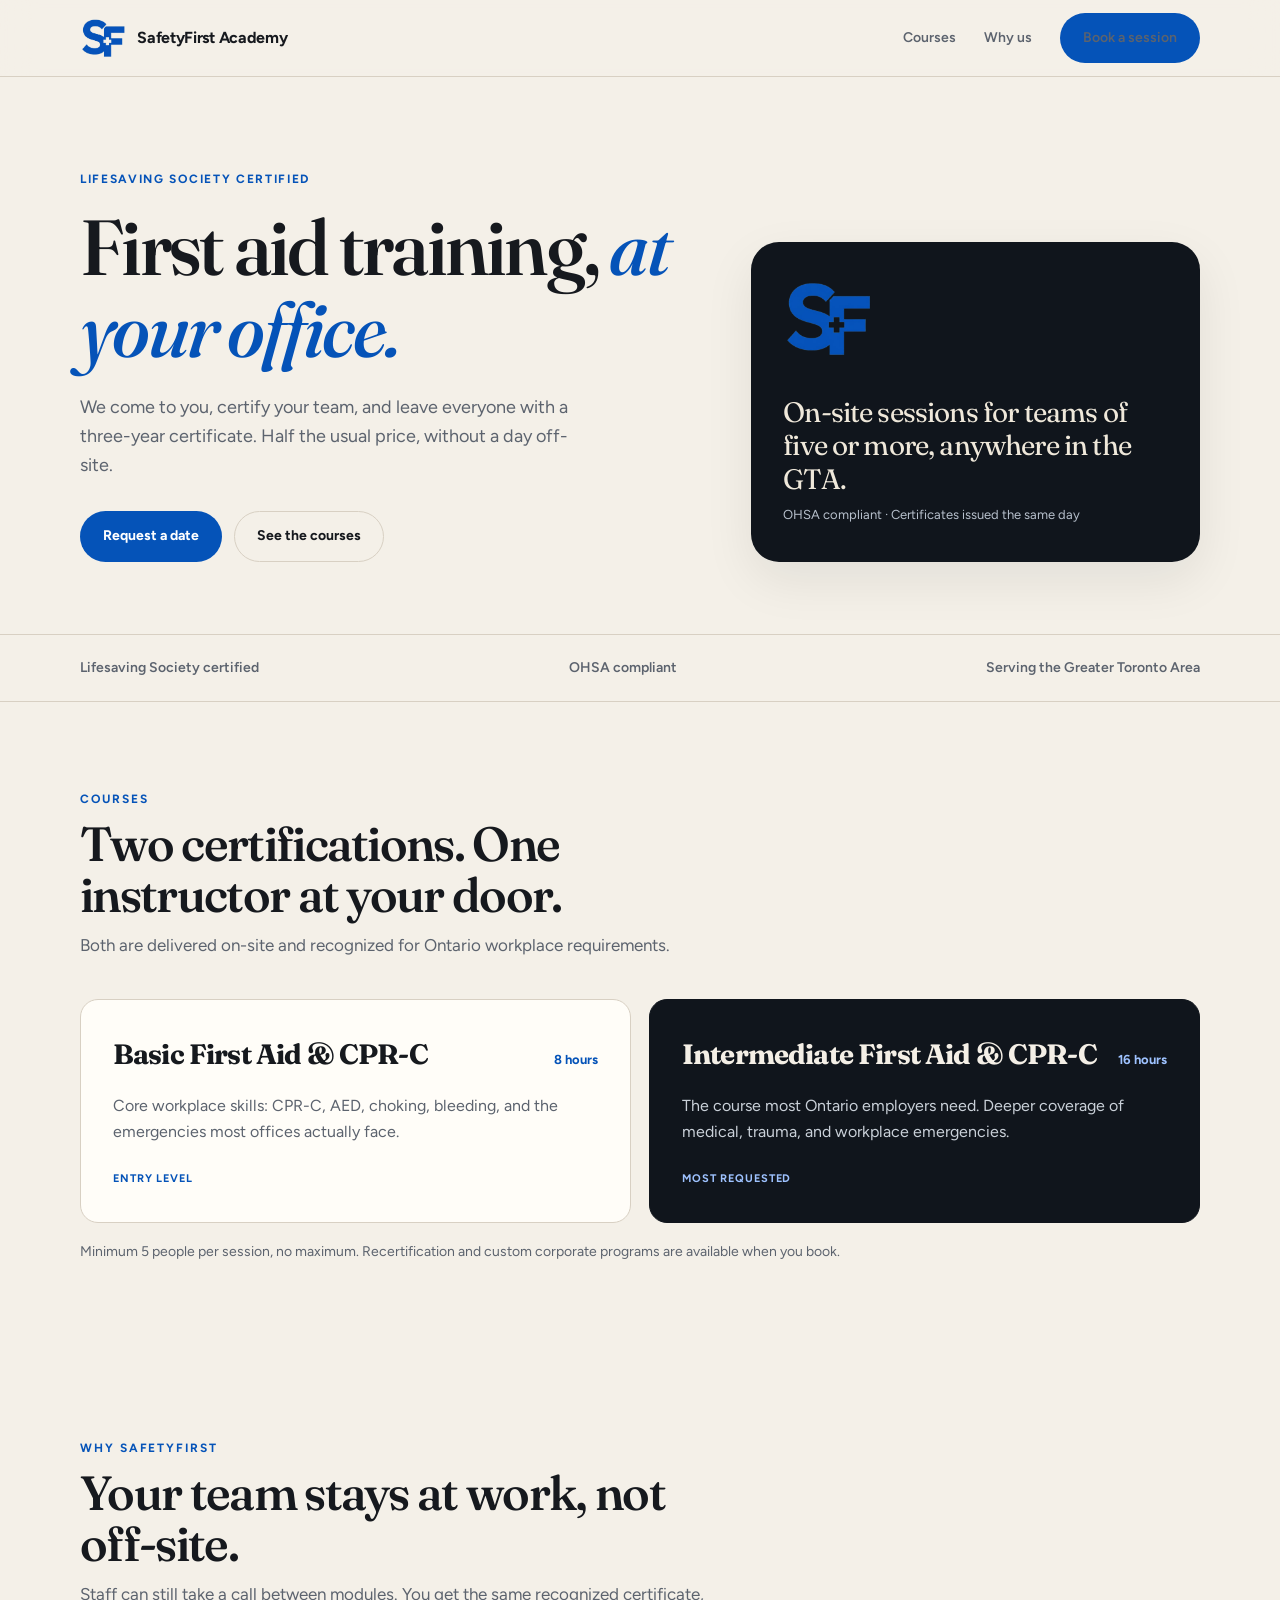
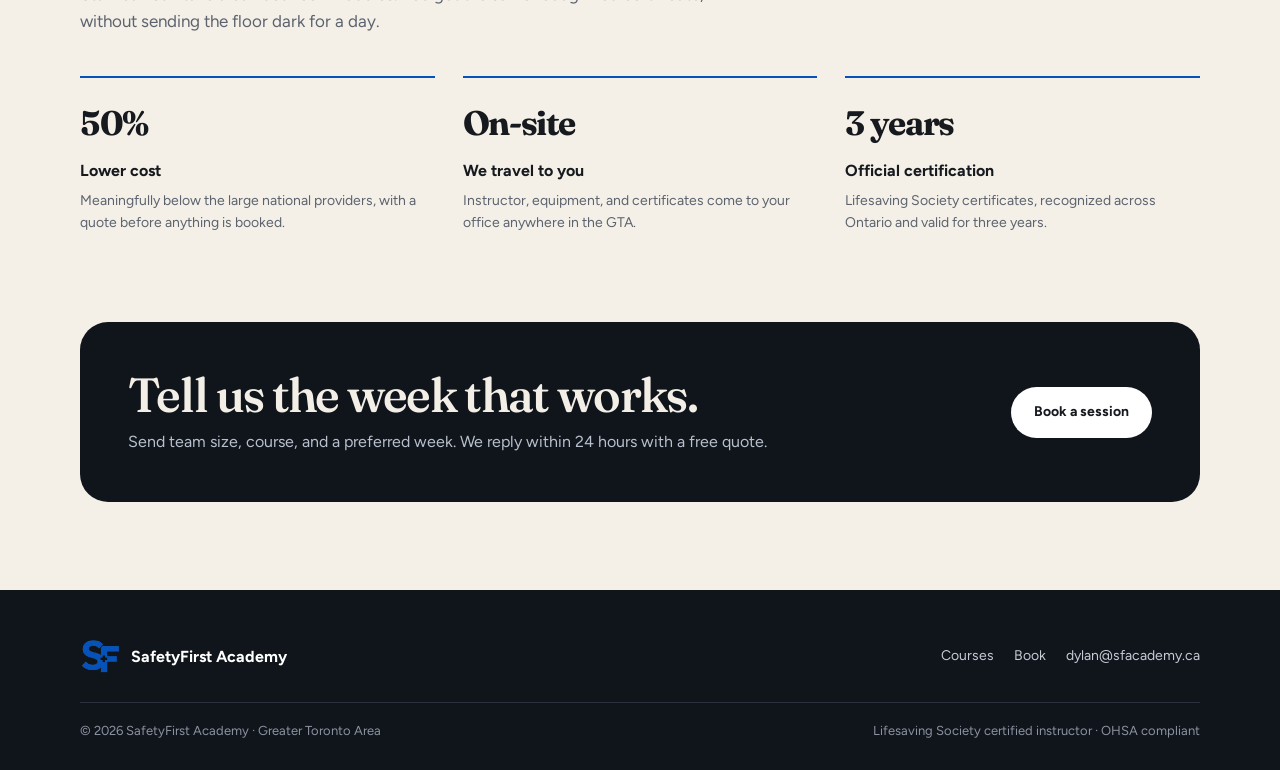
==== index.html @ b3f90e50 "Rebuild SafetyFirst Academy as a tighter site with a dedicated booking request page." ====
<!DOCTYPE html>
<html lang="en">
<head>
  <meta charset="UTF-8">
  <meta name="viewport" content="width=device-width, initial-scale=1.0">
  <title>SafetyFirst Academy | On-site First Aid & CPR-C in the GTA</title>
  <meta name="description" content="Lifesaving Society certified First Aid and CPR-C training, delivered on-site at your office across the Greater Toronto Area.">
  <link rel="icon" href="assets/favicon.png">
  <link rel="preconnect" href="https://fonts.googleapis.com">
  <link rel="preconnect" href="https://fonts.gstatic.com" crossorigin>
  <link href="https://fonts.googleapis.com/css2?family=Figtree:wght@400;500;600;700&family=Fraunces:ital,opsz,wght@0,9..144,500;0,9..144,600;1,9..144,500&display=swap" rel="stylesheet">
  <link rel="stylesheet" href="css/styles.css">
</head>
<body>
  <a class="skip" href="#main">Skip to content</a>

  <header class="nav">
    <div class="nav-in">
      <a class="brand" href="index.html">
        <img src="assets/mark.png" alt="">
        <span>SafetyFirst Academy</span>
      </a>
      <nav class="nav-links">
        <a href="#courses">Courses</a>
        <a href="#why">Why us</a>
        <a class="btn btn-solid" href="book.html">Book a session</a>
      </nav>
    </div>
  </header>

  <main id="main">
    <section class="hero">
      <div class="wrap hero-grid">
        <div>
          <div class="kicker">Lifesaving Society certified</div>
          <h1>First aid training, <em>at your office.</em></h1>
          <p class="lede">We come to you, certify your team, and leave everyone with a three-year certificate. Half the usual price, without a day off-site.</p>
          <div class="hero-actions">
            <a class="btn btn-solid" href="book.html">Request a date</a>
            <a class="btn btn-ghost" href="#courses">See the courses</a>
          </div>
        </div>
        <aside class="hero-panel">
          <img src="assets/mark.png" alt="SafetyFirst Academy mark">
          <p>On-site sessions for teams of five or more, anywhere in the GTA.</p>
          <small>OHSA compliant · Certificates issued the same day</small>
        </aside>
      </div>
    </section>

    <div class="strip">
      <div class="wrap strip-in">
        <p>Lifesaving Society certified</p>
        <p>OHSA compliant</p>
        <p>Serving the Greater Toronto Area</p>
      </div>
    </div>

    <section id="courses">
      <div class="wrap">
        <div class="section-head">
          <div class="lbl">Courses</div>
          <h2>Two certifications. One instructor at your door.</h2>
          <p class="sub">Both are delivered on-site and recognized for Ontario workplace requirements.</p>
        </div>
        <div class="courses">
          <article class="course">
            <div class="course-top">
              <h3>Basic First Aid & CPR-C</h3>
              <span class="hours">8 hours</span>
            </div>
            <p>Core workplace skills: CPR-C, AED, choking, bleeding, and the emergencies most offices actually face.</p>
            <span class="tag">Entry level</span>
          </article>
          <article class="course featured">
            <div class="course-top">
              <h3>Intermediate First Aid & CPR-C</h3>
              <span class="hours">16 hours</span>
            </div>
            <p>The course most Ontario employers need. Deeper coverage of medical, trauma, and workplace emergencies.</p>
            <span class="tag">Most requested</span>
          </article>
        </div>
        <p class="note">Minimum 5 people per session, no maximum. Recertification and custom corporate programs are available when you book.</p>
      </div>
    </section>

    <section id="why">
      <div class="wrap">
        <div class="section-head">
          <div class="lbl">Why SafetyFirst</div>
          <h2>Your team stays at work, not off-site.</h2>
          <p class="sub">Staff can still take a call between modules. You get the same recognized certificate, without sending the floor dark for a day.</p>
        </div>
        <div class="reasons">
          <article class="reason">
            <strong>50%</strong>
            <h3>Lower cost</h3>
            <p>Meaningfully below the large national providers, with a quote before anything is booked.</p>
          </article>
          <article class="reason">
            <strong>On-site</strong>
            <h3>We travel to you</h3>
            <p>Instructor, equipment, and certificates come to your office anywhere in the GTA.</p>
          </article>
          <article class="reason">
            <strong>3 years</strong>
            <h3>Official certification</h3>
            <p>Lifesaving Society certificates, recognized across Ontario and valid for three years.</p>
          </article>
        </div>
      </div>
    </section>

    <div class="cta">
      <div class="wrap">
        <div class="cta-band">
          <div>
            <h2>Tell us the week that works.</h2>
            <p>Send team size, course, and a preferred week. We reply within 24 hours with a free quote.</p>
          </div>
          <a class="btn btn-light" href="book.html">Book a session</a>
        </div>
      </div>
    </div>
  </main>

  <footer>
    <div class="wrap">
      <div class="foot-top">
        <div class="foot-brand">
          <img src="assets/mark.png" alt="">
          <span>SafetyFirst Academy</span>
        </div>
        <div class="foot-links">
          <a href="#courses">Courses</a>
          <a href="book.html">Book</a>
          <a href="mailto:dylan@sfacademy.ca">dylan@sfacademy.ca</a>
        </div>
      </div>
      <div class="foot-btm">
        <span>© 2026 SafetyFirst Academy · Greater Toronto Area</span>
        <span>Lifesaving Society certified instructor · OHSA compliant</span>
      </div>
    </div>
  </footer>
</body>
</html>
---- css/styles.css ----
*,
*::before,
*::after {
  box-sizing: border-box;
  margin: 0;
  padding: 0;
}

:root {
  --blue: #0553b8;
  --blue-deep: #033e8c;
  --blue-soft: #dbe7f8;
  --ink: #16191e;
  --muted: #5c636e;
  --paper: #f4f0e8;
  --paper-2: #ebe5d9;
  --card: #fffdf8;
  --line: #d8d0c3;
  --navy: #10151c;
  --ok: #1f6b45;
  --danger: #b42318;
  --shadow: 0 18px 50px rgba(16, 21, 28, 0.08);
  --radius: 18px;
}

html {
  scroll-behavior: smooth;
}

body {
  font-family: "Figtree", "Helvetica Neue", sans-serif;
  color: var(--ink);
  background: var(--paper);
  line-height: 1.6;
  -webkit-font-smoothing: antialiased;
}

img {
  max-width: 100%;
  display: block;
}

a {
  color: inherit;
}

.wrap {
  width: min(1120px, calc(100% - 40px));
  margin: 0 auto;
}

.skip {
  position: absolute;
  left: -999px;
}

.skip:focus {
  left: 16px;
  top: 16px;
  z-index: 80;
  background: #fff;
  padding: 8px 12px;
}

/* NAV */
.nav {
  position: sticky;
  top: 0;
  z-index: 40;
  background: rgba(244, 240, 232, 0.88);
  backdrop-filter: blur(16px);
  border-bottom: 1px solid var(--line);
}

.nav-in {
  width: min(1120px, calc(100% - 40px));
  margin: 0 auto;
  height: 76px;
  display: flex;
  align-items: center;
  justify-content: space-between;
  gap: 24px;
}

.brand {
  display: flex;
  align-items: center;
  gap: 10px;
  text-decoration: none;
}

.brand img {
  height: 42px;
  width: auto;
}

.brand span {
  font-weight: 700;
  letter-spacing: -0.02em;
}

.nav-links {
  display: flex;
  align-items: center;
  gap: 28px;
}

.nav-links a {
  text-decoration: none;
  font-size: 14px;
  font-weight: 600;
  color: var(--muted);
}

.nav-links a:hover {
  color: var(--ink);
}

.btn {
  display: inline-flex;
  align-items: center;
  justify-content: center;
  gap: 8px;
  padding: 13px 22px;
  border-radius: 999px;
  font: inherit;
  font-size: 14px;
  font-weight: 700;
  text-decoration: none;
  border: 1.5px solid transparent;
  cursor: pointer;
  transition: 0.18s ease;
}

.btn-solid {
  background: var(--blue);
  color: #fff;
}

.btn-solid:hover {
  background: var(--blue-deep);
}

.btn-ghost {
  background: transparent;
  color: var(--ink);
  border-color: var(--line);
}

.btn-ghost:hover {
  border-color: var(--ink);
}

.btn-light {
  background: #fff;
  color: var(--ink);
}

/* HERO */
.hero {
  padding: 88px 0 72px;
}

.hero-grid {
  display: grid;
  grid-template-columns: 1.15fr 0.85fr;
  gap: 64px;
  align-items: end;
}

.kicker {
  display: inline-flex;
  align-items: center;
  gap: 8px;
  font-size: 12px;
  font-weight: 700;
  letter-spacing: 0.14em;
  text-transform: uppercase;
  color: var(--blue);
  margin-bottom: 18px;
}

h1,
h2,
.display {
  font-family: "Fraunces", Georgia, serif;
  font-weight: 560;
  letter-spacing: -0.035em;
  line-height: 1.05;
}

h1 {
  font-size: clamp(44px, 7vw, 78px);
  margin-bottom: 22px;
}

h1 em {
  font-style: italic;
  font-weight: 500;
  color: var(--blue);
}

.lede {
  font-size: 18px;
  color: var(--muted);
  max-width: 520px;
  margin-bottom: 32px;
}

.hero-actions {
  display: flex;
  gap: 12px;
  flex-wrap: wrap;
}

.hero-panel {
  background: var(--navy);
  color: #efe8da;
  border-radius: 28px;
  padding: 36px 32px;
  min-height: 320px;
  display: flex;
  flex-direction: column;
  justify-content: space-between;
  box-shadow: var(--shadow);
}

.hero-panel img {
  width: 92px;
  height: auto;
  margin-bottom: 28px;
}

.hero-panel p {
  font-family: "Fraunces", Georgia, serif;
  font-size: 28px;
  line-height: 1.2;
  letter-spacing: -0.03em;
}

.hero-panel small {
  color: #b7c0cc;
  font-size: 13px;
}

/* STRIP */
.strip {
  border-top: 1px solid var(--line);
  border-bottom: 1px solid var(--line);
  padding: 22px 0;
}

.strip-in {
  display: flex;
  justify-content: space-between;
  gap: 20px;
  flex-wrap: wrap;
}

.strip-in p {
  font-size: 14px;
  font-weight: 600;
  color: var(--muted);
}

/* SECTIONS */
section {
  padding: 88px 0;
}

.section-head {
  max-width: 640px;
  margin-bottom: 40px;
}

.lbl {
  font-size: 12px;
  font-weight: 700;
  letter-spacing: 0.16em;
  text-transform: uppercase;
  color: var(--blue);
  margin-bottom: 10px;
}

h2 {
  font-size: clamp(32px, 4vw, 48px);
  margin-bottom: 12px;
}

.sub {
  color: var(--muted);
  font-size: 17px;
}

.courses {
  display: grid;
  grid-template-columns: 1fr 1fr;
  gap: 18px;
}

.course {
  background: var(--card);
  border: 1px solid var(--line);
  border-radius: var(--radius);
  padding: 32px;
}

.course.featured {
  background: var(--navy);
  color: #f4efe6;
  border-color: var(--navy);
}

.course-top {
  display: flex;
  justify-content: space-between;
  gap: 16px;
  align-items: baseline;
  margin-bottom: 16px;
}

.course h3 {
  font-family: "Fraunces", Georgia, serif;
  font-size: 28px;
  letter-spacing: -0.03em;
}

.hours {
  font-size: 13px;
  font-weight: 700;
  color: var(--blue);
}

.course.featured .hours,
.course.featured .tag {
  color: #9ec2ff;
}

.course p {
  color: var(--muted);
  margin-bottom: 20px;
}

.course.featured p {
  color: #c9d0d8;
}

.tag {
  display: inline-block;
  font-size: 11px;
  font-weight: 700;
  letter-spacing: 0.08em;
  text-transform: uppercase;
  color: var(--blue);
}

.note {
  margin-top: 18px;
  color: var(--muted);
  font-size: 14px;
}

.reasons {
  display: grid;
  grid-template-columns: repeat(3, 1fr);
  gap: 28px;
}

.reason {
  padding-top: 18px;
  border-top: 2px solid var(--blue);
}

.reason strong {
  display: block;
  font-family: "Fraunces", Georgia, serif;
  font-size: 34px;
  letter-spacing: -0.04em;
  margin-bottom: 8px;
}

.reason h3 {
  font-size: 16px;
  margin-bottom: 6px;
}

.reason p {
  color: var(--muted);
  font-size: 14px;
}

.cta {
  padding: 0 0 88px;
}

.cta-band {
  background: var(--navy);
  color: #f4efe6;
  border-radius: 28px;
  padding: 48px;
  display: flex;
  justify-content: space-between;
  align-items: center;
  gap: 24px;
}

.cta-band h2 {
  margin-bottom: 8px;
}

.cta-band p {
  color: #b7c0cc;
}

/* PAGE HERO */
.page-hero {
  padding: 64px 0 24px;
}

.page-hero h1 {
  font-size: clamp(40px, 6vw, 64px);
}

/* BOOKING */
.booking {
  padding: 24px 0 96px;
}

.booking-grid {
  display: grid;
  grid-template-columns: 0.85fr 1.15fr;
  gap: 48px;
  align-items: start;
}

.aside-card {
  background: var(--card);
  border: 1px solid var(--line);
  border-radius: var(--radius);
  padding: 28px;
}

.aside-card ol {
  margin: 18px 0 0 18px;
  color: var(--muted);
}

.aside-card li + li {
  margin-top: 12px;
}

.form-card {
  background: var(--card);
  border: 1px solid var(--line);
  border-radius: 24px;
  padding: 32px;
  box-shadow: var(--shadow);
}

.form-card h2 {
  font-size: 32px;
  margin-bottom: 6px;
}

.form-sub {
  color: var(--muted);
  margin-bottom: 24px;
}

.fg {
  margin-bottom: 16px;
}

.fr {
  display: grid;
  grid-template-columns: 1fr 1fr;
  gap: 14px;
}

label {
  display: block;
  font-size: 13px;
  font-weight: 700;
  margin-bottom: 6px;
}

input,
select,
textarea {
  width: 100%;
  padding: 12px 13px;
  border: 1.5px solid var(--line);
  border-radius: 12px;
  font: inherit;
  font-size: 15px;
  background: #fff;
  color: var(--ink);
  outline: none;
}

input:focus,
select:focus,
textarea:focus {
  border-color: var(--blue);
  box-shadow: 0 0 0 4px rgba(5, 83, 184, 0.12);
}

textarea {
  min-height: 110px;
  resize: vertical;
}

.honeypot {
  display: none;
}

.cal {
  border: 1.5px solid var(--line);
  border-radius: 16px;
  padding: 16px;
  background: #fff;
}

.cal-head {
  display: flex;
  align-items: center;
  justify-content: space-between;
  margin-bottom: 12px;
}

.cal-head button {
  width: 36px;
  height: 36px;
  border: 1px solid var(--line);
  background: #fff;
  border-radius: 50%;
  cursor: pointer;
  font-size: 18px;
}

.cal-head strong {
  font-family: "Fraunces", Georgia, serif;
  font-size: 18px;
}

.cal-weekdays,
.cal-grid {
  display: grid;
  grid-template-columns: repeat(7, 1fr);
  gap: 4px;
}

.cal-weekdays span,
.cal-grid button {
  text-align: center;
  font-size: 12px;
}

.cal-weekdays span {
  color: var(--muted);
  font-weight: 700;
  padding: 6px 0;
}

.cal-grid button {
  border: 0;
  background: transparent;
  min-height: 40px;
  border-radius: 10px;
  cursor: pointer;
  font: inherit;
  font-weight: 600;
}

.cal-grid button:hover:not(:disabled) {
  background: var(--blue-soft);
}

.cal-grid button:disabled {
  color: #b9b3a8;
  cursor: default;
}

.cal-grid button.in-week {
  background: var(--blue-soft);
  color: var(--blue-deep);
}

.cal-grid button.selected {
  background: var(--blue);
  color: #fff;
}

.cal-choice {
  margin-top: 12px;
  font-size: 14px;
  font-weight: 600;
}

.check {
  display: flex;
  align-items: center;
  gap: 8px;
  margin-top: 12px;
  font-size: 14px;
  font-weight: 600;
}

.check input {
  width: auto;
}

.submit {
  width: 100%;
  margin-top: 8px;
}

.fnote {
  text-align: center;
  color: var(--muted);
  font-size: 13px;
  margin-top: 10px;
}

.ok {
  display: none;
  text-align: center;
  padding: 28px 8px;
}

.ok.show {
  display: block;
}

.ok h3 {
  font-family: "Fraunces", Georgia, serif;
  font-size: 28px;
  margin: 10px 0;
}

.form-error {
  display: none;
  background: #fde8e6;
  color: var(--danger);
  border-radius: 12px;
  padding: 10px 12px;
  font-size: 14px;
  font-weight: 600;
  margin-bottom: 14px;
}

.form-error.show {
  display: block;
}

/* FOOTER */
footer {
  background: var(--navy);
  color: #d7dde5;
  padding: 48px 0 28px;
}

.foot-top {
  display: flex;
  justify-content: space-between;
  gap: 24px;
  align-items: center;
  margin-bottom: 28px;
}

.foot-brand {
  display: flex;
  align-items: center;
  gap: 10px;
  color: #fff;
  font-weight: 700;
}

.foot-brand img {
  height: 36px;
}

.foot-links {
  display: flex;
  gap: 20px;
}

.foot-links a {
  color: #c5ccd6;
  text-decoration: none;
  font-size: 14px;
}

.foot-btm {
  border-top: 1px solid #2a313b;
  padding-top: 18px;
  display: flex;
  justify-content: space-between;
  gap: 16px;
  flex-wrap: wrap;
  font-size: 13px;
  color: #8b93a0;
}

.foot-btm a {
  color: #c5ccd6;
}

@media (max-width: 860px) {
  .hero-grid,
  .courses,
  .reasons,
  .booking-grid,
  .fr,
  .cta-band,
  .foot-top {
    grid-template-columns: 1fr;
    display: grid;
  }

  .nav-links a:not(.btn) {
    display: none;
  }

  .hero,
  section,
  .cta {
    padding-top: 56px;
    padding-bottom: 56px;
  }

  .hero-panel,
  .cta-band,
  .form-card {
    padding: 24px;
  }
}
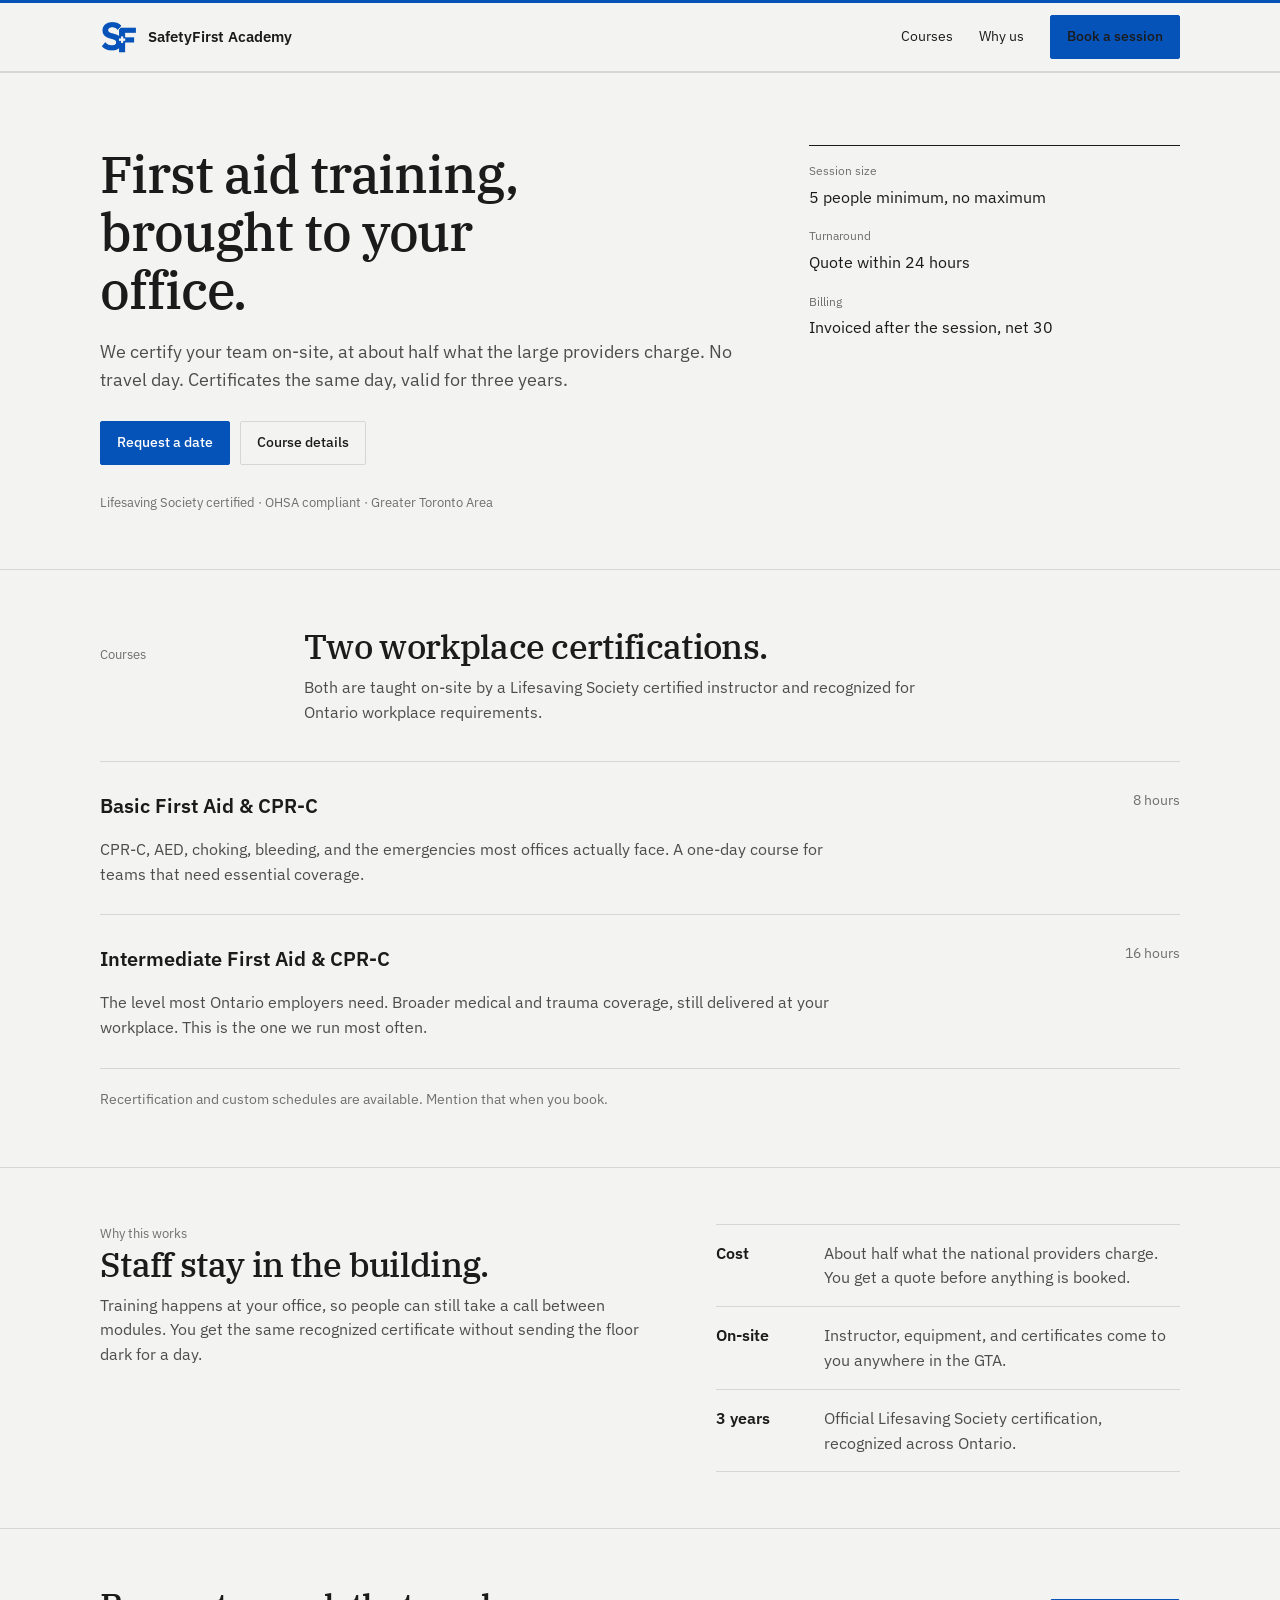
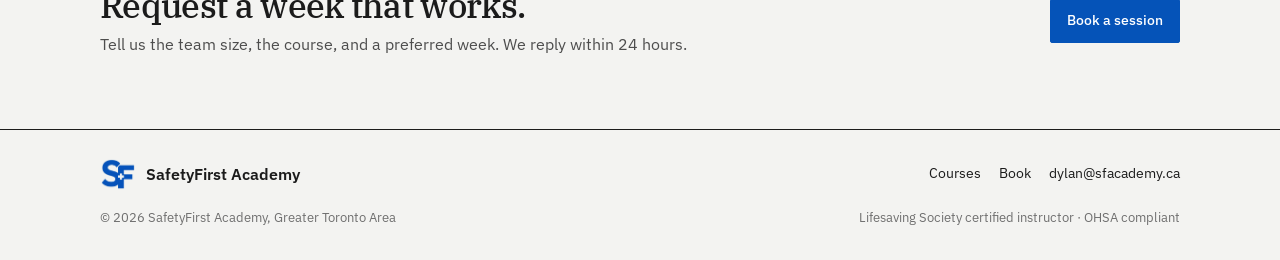
==== commit 82093f4c: "Quiet the visual system so the site reads as an academy, not a template." ====
--- a/index.html
+++ b/index.html
@@ -8,17 +8,18 @@
   <link rel="icon" href="assets/favicon.png">
   <link rel="preconnect" href="https://fonts.googleapis.com">
   <link rel="preconnect" href="https://fonts.gstatic.com" crossorigin>
-  <link href="https://fonts.googleapis.com/css2?family=Figtree:wght@400;500;600;700&family=Fraunces:ital,opsz,wght@0,9..144,500;0,9..144,600;1,9..144,500&display=swap" rel="stylesheet">
+  <link href="https://fonts.googleapis.com/css2?family=IBM+Plex+Sans:wght@400;500;600&family=IBM+Plex+Serif:wght@500&display=swap" rel="stylesheet">
   <link rel="stylesheet" href="css/styles.css">
 </head>
 <body>
   <a class="skip" href="#main">Skip to content</a>
+  <div class="topbar"></div>
 
   <header class="nav">
     <div class="nav-in">
       <a class="brand" href="index.html">
         <img src="assets/mark.png" alt="">
-        <span>SafetyFirst Academy</span>
+        SafetyFirst Academy
       </a>
       <nav class="nav-links">
         <a href="#courses">Courses</a>
@@ -32,95 +33,87 @@
     <section class="hero">
       <div class="wrap hero-grid">
         <div>
-          <div class="kicker">Lifesaving Society certified</div>
-          <h1>First aid training, <em>at your office.</em></h1>
-          <p class="lede">We come to you, certify your team, and leave everyone with a three-year certificate. Half the usual price, without a day off-site.</p>
+          <h1>First aid training, brought to your office.</h1>
+          <p class="lede">We certify your team on-site, at about half what the large providers charge. No travel day. Certificates the same day, valid for three years.</p>
           <div class="hero-actions">
             <a class="btn btn-solid" href="book.html">Request a date</a>
-            <a class="btn btn-ghost" href="#courses">See the courses</a>
+            <a class="btn btn-ghost" href="#courses">Course details</a>
           </div>
+          <p class="meta">Lifesaving Society certified · OHSA compliant · Greater Toronto Area</p>
         </div>
-        <aside class="hero-panel">
-          <img src="assets/mark.png" alt="SafetyFirst Academy mark">
-          <p>On-site sessions for teams of five or more, anywhere in the GTA.</p>
-          <small>OHSA compliant · Certificates issued the same day</small>
-        </aside>
+        <dl class="facts">
+          <div>
+            <dt>Session size</dt>
+            <dd>5 people minimum, no maximum</dd>
+          </div>
+          <div>
+            <dt>Turnaround</dt>
+            <dd>Quote within 24 hours</dd>
+          </div>
+          <div>
+            <dt>Billing</dt>
+            <dd>Invoiced after the session, net 30</dd>
+          </div>
+        </dl>
       </div>
     </section>
-
-    <div class="strip">
-      <div class="wrap strip-in">
-        <p>Lifesaving Society certified</p>
-        <p>OHSA compliant</p>
-        <p>Serving the Greater Toronto Area</p>
-      </div>
-    </div>
 
     <section id="courses">
       <div class="wrap">
         <div class="section-head">
           <div class="lbl">Courses</div>
-          <h2>Two certifications. One instructor at your door.</h2>
-          <p class="sub">Both are delivered on-site and recognized for Ontario workplace requirements.</p>
+          <div>
+            <h2>Two workplace certifications.</h2>
+            <p class="sub">Both are taught on-site by a Lifesaving Society certified instructor and recognized for Ontario workplace requirements.</p>
+          </div>
         </div>
         <div class="courses">
           <article class="course">
-            <div class="course-top">
-              <h3>Basic First Aid & CPR-C</h3>
-              <span class="hours">8 hours</span>
-            </div>
-            <p>Core workplace skills: CPR-C, AED, choking, bleeding, and the emergencies most offices actually face.</p>
-            <span class="tag">Entry level</span>
+            <h3>Basic First Aid &amp; CPR-C</h3>
+            <span class="hours">8 hours</span>
+            <p>CPR-C, AED, choking, bleeding, and the emergencies most offices actually face. A one-day course for teams that need essential coverage.</p>
           </article>
-          <article class="course featured">
-            <div class="course-top">
-              <h3>Intermediate First Aid & CPR-C</h3>
-              <span class="hours">16 hours</span>
-            </div>
-            <p>The course most Ontario employers need. Deeper coverage of medical, trauma, and workplace emergencies.</p>
-            <span class="tag">Most requested</span>
+          <article class="course">
+            <h3>Intermediate First Aid &amp; CPR-C</h3>
+            <span class="hours">16 hours</span>
+            <p>The level most Ontario employers need. Broader medical and trauma coverage, still delivered at your workplace. This is the one we run most often.</p>
           </article>
         </div>
-        <p class="note">Minimum 5 people per session, no maximum. Recertification and custom corporate programs are available when you book.</p>
+        <p class="note">Recertification and custom schedules are available. Mention that when you book.</p>
       </div>
     </section>
 
     <section id="why">
-      <div class="wrap">
-        <div class="section-head">
-          <div class="lbl">Why SafetyFirst</div>
-          <h2>Your team stays at work, not off-site.</h2>
-          <p class="sub">Staff can still take a call between modules. You get the same recognized certificate, without sending the floor dark for a day.</p>
+      <div class="wrap why-grid">
+        <div>
+          <div class="lbl">Why this works</div>
+          <h2>Staff stay in the building.</h2>
+          <p class="sub">Training happens at your office, so people can still take a call between modules. You get the same recognized certificate without sending the floor dark for a day.</p>
         </div>
         <div class="reasons">
           <article class="reason">
-            <strong>50%</strong>
-            <h3>Lower cost</h3>
-            <p>Meaningfully below the large national providers, with a quote before anything is booked.</p>
+            <strong>Cost</strong>
+            <p>About half what the national providers charge. You get a quote before anything is booked.</p>
           </article>
           <article class="reason">
             <strong>On-site</strong>
-            <h3>We travel to you</h3>
-            <p>Instructor, equipment, and certificates come to your office anywhere in the GTA.</p>
+            <p>Instructor, equipment, and certificates come to you anywhere in the GTA.</p>
           </article>
           <article class="reason">
             <strong>3 years</strong>
-            <h3>Official certification</h3>
-            <p>Lifesaving Society certificates, recognized across Ontario and valid for three years.</p>
+            <p>Official Lifesaving Society certification, recognized across Ontario.</p>
           </article>
         </div>
       </div>
     </section>
 
     <div class="cta">
-      <div class="wrap">
-        <div class="cta-band">
-          <div>
-            <h2>Tell us the week that works.</h2>
-            <p>Send team size, course, and a preferred week. We reply within 24 hours with a free quote.</p>
-          </div>
-          <a class="btn btn-light" href="book.html">Book a session</a>
+      <div class="wrap cta-row">
+        <div>
+          <h2>Request a week that works.</h2>
+          <p>Tell us the team size, the course, and a preferred week. We reply within 24 hours.</p>
         </div>
+        <a class="btn btn-solid" href="book.html">Book a session</a>
       </div>
     </div>
   </main>
@@ -128,10 +121,10 @@
   <footer>
     <div class="wrap">
       <div class="foot-top">
-        <div class="foot-brand">
+        <a class="foot-brand" href="index.html">
           <img src="assets/mark.png" alt="">
-          <span>SafetyFirst Academy</span>
-        </div>
+          SafetyFirst Academy
+        </a>
         <div class="foot-links">
           <a href="#courses">Courses</a>
           <a href="book.html">Book</a>
@@ -139,7 +132,7 @@
         </div>
       </div>
       <div class="foot-btm">
-        <span>© 2026 SafetyFirst Academy · Greater Toronto Area</span>
+        <span>© 2026 SafetyFirst Academy, Greater Toronto Area</span>
         <span>Lifesaving Society certified instructor · OHSA compliant</span>
       </div>
     </div>
--- a/css/styles.css
+++ b/css/styles.css
@@ -8,19 +8,14 @@
 
 :root {
   --blue: #0553b8;
-  --blue-deep: #033e8c;
-  --blue-soft: #dbe7f8;
-  --ink: #16191e;
-  --muted: #5c636e;
-  --paper: #f4f0e8;
-  --paper-2: #ebe5d9;
-  --card: #fffdf8;
-  --line: #d8d0c3;
-  --navy: #10151c;
-  --ok: #1f6b45;
-  --danger: #b42318;
-  --shadow: 0 18px 50px rgba(16, 21, 28, 0.08);
-  --radius: 18px;
+  --blue-hover: #0448a0;
+  --ink: #1b1b1b;
+  --muted: #4d4d4d;
+  --faint: #6f6f6f;
+  --paper: #f3f3f1;
+  --line: #d6d6d2;
+  --white: #ffffff;
+  --danger: #9b1c1c;
 }
 
 html {
@@ -28,10 +23,11 @@
 }
 
 body {
-  font-family: "Figtree", "Helvetica Neue", sans-serif;
+  font-family: "IBM Plex Sans", "Helvetica Neue", Arial, sans-serif;
   color: var(--ink);
   background: var(--paper);
-  line-height: 1.6;
+  line-height: 1.55;
+  font-size: 16px;
   -webkit-font-smoothing: antialiased;
 }
 
@@ -41,11 +37,11 @@
 }
 
 a {
-  color: inherit;
+  color: var(--blue);
 }
 
 .wrap {
-  width: min(1120px, calc(100% - 40px));
+  width: min(1080px, calc(100% - 48px));
   margin: 0 auto;
 }
 
@@ -55,27 +51,27 @@
 }
 
 .skip:focus {
-  left: 16px;
-  top: 16px;
+  left: 12px;
+  top: 12px;
   z-index: 80;
-  background: #fff;
+  background: var(--white);
   padding: 8px 12px;
 }
 
-/* NAV */
+.topbar {
+  height: 3px;
+  background: var(--blue);
+}
+
 .nav {
-  position: sticky;
-  top: 0;
-  z-index: 40;
-  background: rgba(244, 240, 232, 0.88);
-  backdrop-filter: blur(16px);
   border-bottom: 1px solid var(--line);
+  background: var(--paper);
 }
 
 .nav-in {
-  width: min(1120px, calc(100% - 40px));
+  width: min(1080px, calc(100% - 48px));
   margin: 0 auto;
-  height: 76px;
+  height: 68px;
   display: flex;
   align-items: center;
   justify-content: space-between;
@@ -87,58 +83,55 @@
   align-items: center;
   gap: 10px;
   text-decoration: none;
+  color: var(--ink);
+  font-weight: 600;
+  font-size: 15px;
 }
 
 .brand img {
-  height: 42px;
+  height: 34px;
   width: auto;
 }
 
-.brand span {
-  font-weight: 700;
-  letter-spacing: -0.02em;
-}
-
 .nav-links {
   display: flex;
   align-items: center;
-  gap: 28px;
+  gap: 26px;
 }
 
 .nav-links a {
   text-decoration: none;
+  color: var(--ink);
   font-size: 14px;
-  font-weight: 600;
-  color: var(--muted);
 }
 
 .nav-links a:hover {
-  color: var(--ink);
+  text-decoration: underline;
+  text-underline-offset: 3px;
 }
 
 .btn {
   display: inline-flex;
   align-items: center;
   justify-content: center;
-  gap: 8px;
-  padding: 13px 22px;
-  border-radius: 999px;
+  padding: 10px 16px;
+  border-radius: 2px;
   font: inherit;
   font-size: 14px;
-  font-weight: 700;
+  font-weight: 500;
   text-decoration: none;
-  border: 1.5px solid transparent;
+  border: 1px solid transparent;
   cursor: pointer;
-  transition: 0.18s ease;
 }
 
 .btn-solid {
   background: var(--blue);
-  color: #fff;
+  color: var(--white);
+  border-color: var(--blue);
 }
 
 .btn-solid:hover {
-  background: var(--blue-deep);
+  background: var(--blue-hover);
 }
 
 .btn-ghost {
@@ -151,349 +144,269 @@
   border-color: var(--ink);
 }
 
-.btn-light {
-  background: #fff;
-  color: var(--ink);
-}
-
-/* HERO */
+.nav-links .btn {
+  text-decoration: none;
+}
+
 .hero {
-  padding: 88px 0 72px;
+  padding: 72px 0 56px;
 }
 
 .hero-grid {
   display: grid;
-  grid-template-columns: 1.15fr 0.85fr;
-  gap: 64px;
-  align-items: end;
-}
-
-.kicker {
-  display: inline-flex;
-  align-items: center;
-  gap: 8px;
-  font-size: 12px;
-  font-weight: 700;
-  letter-spacing: 0.14em;
-  text-transform: uppercase;
-  color: var(--blue);
+  grid-template-columns: minmax(0, 1.2fr) minmax(240px, 0.7fr);
+  gap: 72px;
+  align-items: start;
+}
+
+h1 {
+  font-family: "IBM Plex Serif", Georgia, serif;
+  font-size: clamp(36px, 5vw, 52px);
+  font-weight: 500;
+  letter-spacing: -0.02em;
+  line-height: 1.12;
+  max-width: 14ch;
   margin-bottom: 18px;
-}
-
-h1,
-h2,
-.display {
-  font-family: "Fraunces", Georgia, serif;
-  font-weight: 560;
-  letter-spacing: -0.035em;
-  line-height: 1.05;
-}
-
-h1 {
-  font-size: clamp(44px, 7vw, 78px);
-  margin-bottom: 22px;
-}
-
-h1 em {
-  font-style: italic;
-  font-weight: 500;
-  color: var(--blue);
 }
 
 .lede {
   font-size: 18px;
   color: var(--muted);
-  max-width: 520px;
-  margin-bottom: 32px;
+  max-width: 38em;
+  margin-bottom: 28px;
 }
 
 .hero-actions {
   display: flex;
-  gap: 12px;
+  gap: 10px;
   flex-wrap: wrap;
-}
-
-.hero-panel {
-  background: var(--navy);
-  color: #efe8da;
-  border-radius: 28px;
-  padding: 36px 32px;
-  min-height: 320px;
-  display: flex;
-  flex-direction: column;
-  justify-content: space-between;
-  box-shadow: var(--shadow);
-}
-
-.hero-panel img {
-  width: 92px;
-  height: auto;
   margin-bottom: 28px;
 }
 
-.hero-panel p {
-  font-family: "Fraunces", Georgia, serif;
-  font-size: 28px;
+.meta {
+  font-size: 13px;
+  color: var(--faint);
+}
+
+.facts {
+  border-top: 1px solid var(--ink);
+  padding-top: 16px;
+  display: grid;
+  gap: 18px;
+}
+
+.facts dt {
+  font-size: 12px;
+  color: var(--faint);
+  margin-bottom: 4px;
+}
+
+.facts dd {
+  font-size: 16px;
+}
+
+section {
+  padding: 56px 0;
+  border-top: 1px solid var(--line);
+}
+
+.section-head {
+  display: grid;
+  grid-template-columns: 180px 1fr;
+  gap: 24px;
+  margin-bottom: 36px;
+  align-items: baseline;
+}
+
+.lbl {
+  font-size: 13px;
+  color: var(--faint);
+}
+
+h2 {
+  font-family: "IBM Plex Serif", Georgia, serif;
+  font-size: clamp(26px, 3vw, 34px);
+  font-weight: 500;
+  letter-spacing: -0.02em;
   line-height: 1.2;
-  letter-spacing: -0.03em;
-}
-
-.hero-panel small {
-  color: #b7c0cc;
-  font-size: 13px;
-}
-
-/* STRIP */
-.strip {
-  border-top: 1px solid var(--line);
-  border-bottom: 1px solid var(--line);
-  padding: 22px 0;
-}
-
-.strip-in {
-  display: flex;
-  justify-content: space-between;
-  gap: 20px;
-  flex-wrap: wrap;
-}
-
-.strip-in p {
-  font-size: 14px;
-  font-weight: 600;
-  color: var(--muted);
-}
-
-/* SECTIONS */
-section {
-  padding: 88px 0;
-}
-
-.section-head {
-  max-width: 640px;
-  margin-bottom: 40px;
-}
-
-.lbl {
-  font-size: 12px;
-  font-weight: 700;
-  letter-spacing: 0.16em;
-  text-transform: uppercase;
-  color: var(--blue);
-  margin-bottom: 10px;
-}
-
-h2 {
-  font-size: clamp(32px, 4vw, 48px);
-  margin-bottom: 12px;
+  margin-bottom: 8px;
 }
 
 .sub {
   color: var(--muted);
-  font-size: 17px;
+  max-width: 40em;
 }
 
 .courses {
   display: grid;
-  grid-template-columns: 1fr 1fr;
-  gap: 18px;
+  gap: 0;
+  border-top: 1px solid var(--line);
 }
 
 .course {
-  background: var(--card);
-  border: 1px solid var(--line);
-  border-radius: var(--radius);
-  padding: 32px;
-}
-
-.course.featured {
-  background: var(--navy);
-  color: #f4efe6;
-  border-color: var(--navy);
-}
-
-.course-top {
-  display: flex;
-  justify-content: space-between;
+  display: grid;
+  grid-template-columns: 1fr auto;
+  gap: 16px 32px;
+  padding: 28px 0;
+  border-bottom: 1px solid var(--line);
+}
+
+.course h3 {
+  font-size: 20px;
+  font-weight: 600;
+}
+
+.course p {
+  grid-column: 1;
+  color: var(--muted);
+  max-width: 46em;
+}
+
+.hours {
+  font-size: 14px;
+  color: var(--faint);
+  white-space: nowrap;
+}
+
+.tag {
+  font-size: 13px;
+  color: var(--ink);
+}
+
+.note {
+  margin-top: 20px;
+  color: var(--faint);
+  font-size: 14px;
+}
+
+.why-grid {
+  display: grid;
+  grid-template-columns: 1.1fr 0.9fr;
+  gap: 48px;
+  align-items: start;
+}
+
+.reasons {
+  display: grid;
+  gap: 0;
+  border-top: 1px solid var(--line);
+}
+
+.reason {
+  display: grid;
+  grid-template-columns: 92px 1fr;
   gap: 16px;
-  align-items: baseline;
-  margin-bottom: 16px;
-}
-
-.course h3 {
-  font-family: "Fraunces", Georgia, serif;
-  font-size: 28px;
-  letter-spacing: -0.03em;
-}
-
-.hours {
-  font-size: 13px;
-  font-weight: 700;
-  color: var(--blue);
-}
-
-.course.featured .hours,
-.course.featured .tag {
-  color: #9ec2ff;
-}
-
-.course p {
-  color: var(--muted);
-  margin-bottom: 20px;
-}
-
-.course.featured p {
-  color: #c9d0d8;
-}
-
-.tag {
-  display: inline-block;
-  font-size: 11px;
-  font-weight: 700;
-  letter-spacing: 0.08em;
-  text-transform: uppercase;
-  color: var(--blue);
-}
-
-.note {
-  margin-top: 18px;
-  color: var(--muted);
-  font-size: 14px;
-}
-
-.reasons {
-  display: grid;
-  grid-template-columns: repeat(3, 1fr);
-  gap: 28px;
-}
-
-.reason {
-  padding-top: 18px;
-  border-top: 2px solid var(--blue);
+  padding: 16px 0;
+  border-bottom: 1px solid var(--line);
 }
 
 .reason strong {
-  display: block;
-  font-family: "Fraunces", Georgia, serif;
-  font-size: 34px;
-  letter-spacing: -0.04em;
-  margin-bottom: 8px;
-}
-
-.reason h3 {
-  font-size: 16px;
-  margin-bottom: 6px;
+  font-weight: 600;
 }
 
 .reason p {
   color: var(--muted);
-  font-size: 14px;
 }
 
 .cta {
-  padding: 0 0 88px;
-}
-
-.cta-band {
-  background: var(--navy);
-  color: #f4efe6;
-  border-radius: 28px;
-  padding: 48px;
+  padding: 56px 0 72px;
+  border-top: 1px solid var(--line);
+}
+
+.cta-row {
   display: flex;
   justify-content: space-between;
   align-items: center;
   gap: 24px;
 }
 
-.cta-band h2 {
-  margin-bottom: 8px;
-}
-
-.cta-band p {
-  color: #b7c0cc;
-}
-
-/* PAGE HERO */
+.cta-row h2 {
+  margin-bottom: 6px;
+}
+
+.cta-row p {
+  color: var(--muted);
+}
+
 .page-hero {
-  padding: 64px 0 24px;
+  padding: 56px 0 8px;
 }
 
 .page-hero h1 {
-  font-size: clamp(40px, 6vw, 64px);
-}
-
-/* BOOKING */
+  max-width: 16ch;
+}
+
 .booking {
-  padding: 24px 0 96px;
+  padding: 32px 0 80px;
+  border-top: 0;
 }
 
 .booking-grid {
   display: grid;
-  grid-template-columns: 0.85fr 1.15fr;
-  gap: 48px;
+  grid-template-columns: 0.8fr 1.2fr;
+  gap: 56px;
   align-items: start;
 }
 
-.aside-card {
-  background: var(--card);
+.aside h2 {
+  margin: 8px 0 16px;
+}
+
+.aside ol {
+  margin-left: 18px;
+  color: var(--muted);
+}
+
+.aside li + li {
+  margin-top: 10px;
+}
+
+.aside a {
+  color: var(--blue);
+}
+
+.form-card {
+  background: var(--white);
   border: 1px solid var(--line);
-  border-radius: var(--radius);
   padding: 28px;
 }
 
-.aside-card ol {
-  margin: 18px 0 0 18px;
-  color: var(--muted);
-}
-
-.aside-card li + li {
-  margin-top: 12px;
-}
-
-.form-card {
-  background: var(--card);
-  border: 1px solid var(--line);
-  border-radius: 24px;
-  padding: 32px;
-  box-shadow: var(--shadow);
-}
-
 .form-card h2 {
-  font-size: 32px;
+  font-size: 26px;
   margin-bottom: 6px;
 }
 
 .form-sub {
   color: var(--muted);
-  margin-bottom: 24px;
+  margin-bottom: 22px;
 }
 
 .fg {
-  margin-bottom: 16px;
+  margin-bottom: 14px;
 }
 
 .fr {
   display: grid;
   grid-template-columns: 1fr 1fr;
-  gap: 14px;
+  gap: 12px;
 }
 
 label {
   display: block;
   font-size: 13px;
-  font-weight: 700;
-  margin-bottom: 6px;
+  margin-bottom: 5px;
 }
 
 input,
 select,
 textarea {
   width: 100%;
-  padding: 12px 13px;
-  border: 1.5px solid var(--line);
-  border-radius: 12px;
+  padding: 10px 11px;
+  border: 1px solid var(--line);
+  border-radius: 2px;
   font: inherit;
   font-size: 15px;
-  background: #fff;
+  background: var(--white);
   color: var(--ink);
   outline: none;
 }
@@ -501,12 +414,11 @@
 input:focus,
 select:focus,
 textarea:focus {
-  border-color: var(--blue);
-  box-shadow: 0 0 0 4px rgba(5, 83, 184, 0.12);
+  border-color: var(--ink);
 }
 
 textarea {
-  min-height: 110px;
+  min-height: 108px;
   resize: vertical;
 }
 
@@ -515,39 +427,36 @@
 }
 
 .cal {
-  border: 1.5px solid var(--line);
-  border-radius: 16px;
-  padding: 16px;
-  background: #fff;
+  border: 1px solid var(--line);
+  padding: 14px;
 }
 
 .cal-head {
   display: flex;
   align-items: center;
   justify-content: space-between;
-  margin-bottom: 12px;
+  margin-bottom: 10px;
 }
 
 .cal-head button {
-  width: 36px;
-  height: 36px;
+  width: 32px;
+  height: 32px;
   border: 1px solid var(--line);
-  background: #fff;
-  border-radius: 50%;
+  background: var(--white);
   cursor: pointer;
-  font-size: 18px;
+  font-size: 16px;
 }
 
 .cal-head strong {
-  font-family: "Fraunces", Georgia, serif;
-  font-size: 18px;
+  font-size: 15px;
+  font-weight: 600;
 }
 
 .cal-weekdays,
 .cal-grid {
   display: grid;
   grid-template-columns: repeat(7, 1fr);
-  gap: 4px;
+  gap: 2px;
 }
 
 .cal-weekdays span,
@@ -557,53 +466,47 @@
 }
 
 .cal-weekdays span {
-  color: var(--muted);
-  font-weight: 700;
+  color: var(--faint);
   padding: 6px 0;
 }
 
 .cal-grid button {
   border: 0;
   background: transparent;
-  min-height: 40px;
-  border-radius: 10px;
+  min-height: 36px;
   cursor: pointer;
   font: inherit;
-  font-weight: 600;
 }
 
 .cal-grid button:hover:not(:disabled) {
-  background: var(--blue-soft);
+  background: #ecece8;
 }
 
 .cal-grid button:disabled {
-  color: #b9b3a8;
+  color: #b5b5b1;
   cursor: default;
 }
 
 .cal-grid button.in-week {
-  background: var(--blue-soft);
-  color: var(--blue-deep);
+  background: #ecece8;
 }
 
 .cal-grid button.selected {
-  background: var(--blue);
-  color: #fff;
+  background: var(--ink);
+  color: var(--white);
 }
 
 .cal-choice {
-  margin-top: 12px;
+  margin-top: 10px;
+  font-size: 13px;
+}
+
+.check {
+  display: flex;
+  align-items: center;
+  gap: 8px;
+  margin-top: 10px;
   font-size: 14px;
-  font-weight: 600;
-}
-
-.check {
-  display: flex;
-  align-items: center;
-  gap: 8px;
-  margin-top: 12px;
-  font-size: 14px;
-  font-weight: 600;
 }
 
 .check input {
@@ -612,20 +515,18 @@
 
 .submit {
   width: 100%;
-  margin-top: 8px;
+  margin-top: 6px;
 }
 
 .fnote {
-  text-align: center;
-  color: var(--muted);
+  color: var(--faint);
   font-size: 13px;
   margin-top: 10px;
 }
 
 .ok {
   display: none;
-  text-align: center;
-  padding: 28px 8px;
+  padding: 12px 0;
 }
 
 .ok.show {
@@ -633,87 +534,83 @@
 }
 
 .ok h3 {
-  font-family: "Fraunces", Georgia, serif;
-  font-size: 28px;
-  margin: 10px 0;
+  font-family: "IBM Plex Serif", Georgia, serif;
+  font-size: 26px;
+  font-weight: 500;
+  margin-bottom: 8px;
 }
 
 .form-error {
   display: none;
-  background: #fde8e6;
   color: var(--danger);
-  border-radius: 12px;
-  padding: 10px 12px;
   font-size: 14px;
-  font-weight: 600;
-  margin-bottom: 14px;
+  margin-bottom: 12px;
 }
 
 .form-error.show {
   display: block;
 }
 
-/* FOOTER */
 footer {
-  background: var(--navy);
-  color: #d7dde5;
-  padding: 48px 0 28px;
+  border-top: 1px solid var(--ink);
+  padding: 28px 0 32px;
 }
 
 .foot-top {
   display: flex;
   justify-content: space-between;
-  gap: 24px;
-  align-items: center;
-  margin-bottom: 28px;
+  gap: 20px;
+  align-items: center;
+  margin-bottom: 18px;
 }
 
 .foot-brand {
   display: flex;
   align-items: center;
   gap: 10px;
-  color: #fff;
-  font-weight: 700;
+  color: var(--ink);
+  font-weight: 600;
+  text-decoration: none;
 }
 
 .foot-brand img {
-  height: 36px;
+  height: 32px;
 }
 
 .foot-links {
   display: flex;
-  gap: 20px;
+  gap: 18px;
 }
 
 .foot-links a {
-  color: #c5ccd6;
+  color: var(--ink);
   text-decoration: none;
   font-size: 14px;
 }
 
+.foot-links a:hover {
+  text-decoration: underline;
+  text-underline-offset: 3px;
+}
+
 .foot-btm {
-  border-top: 1px solid #2a313b;
-  padding-top: 18px;
   display: flex;
   justify-content: space-between;
   gap: 16px;
   flex-wrap: wrap;
   font-size: 13px;
-  color: #8b93a0;
-}
-
-.foot-btm a {
-  color: #c5ccd6;
-}
-
-@media (max-width: 860px) {
+  color: var(--faint);
+}
+
+@media (max-width: 800px) {
   .hero-grid,
-  .courses,
-  .reasons,
+  .section-head,
+  .why-grid,
   .booking-grid,
   .fr,
-  .cta-band,
-  .foot-top {
+  .cta-row,
+  .foot-top,
+  .course {
     grid-template-columns: 1fr;
     display: grid;
   }
@@ -725,13 +622,11 @@
   .hero,
   section,
   .cta {
-    padding-top: 56px;
-    padding-bottom: 56px;
+    padding-top: 40px;
+    padding-bottom: 40px;
   }
 
-  .hero-panel,
-  .cta-band,
-  .form-card {
-    padding: 24px;
+  h1 {
+    max-width: none;
   }
 }
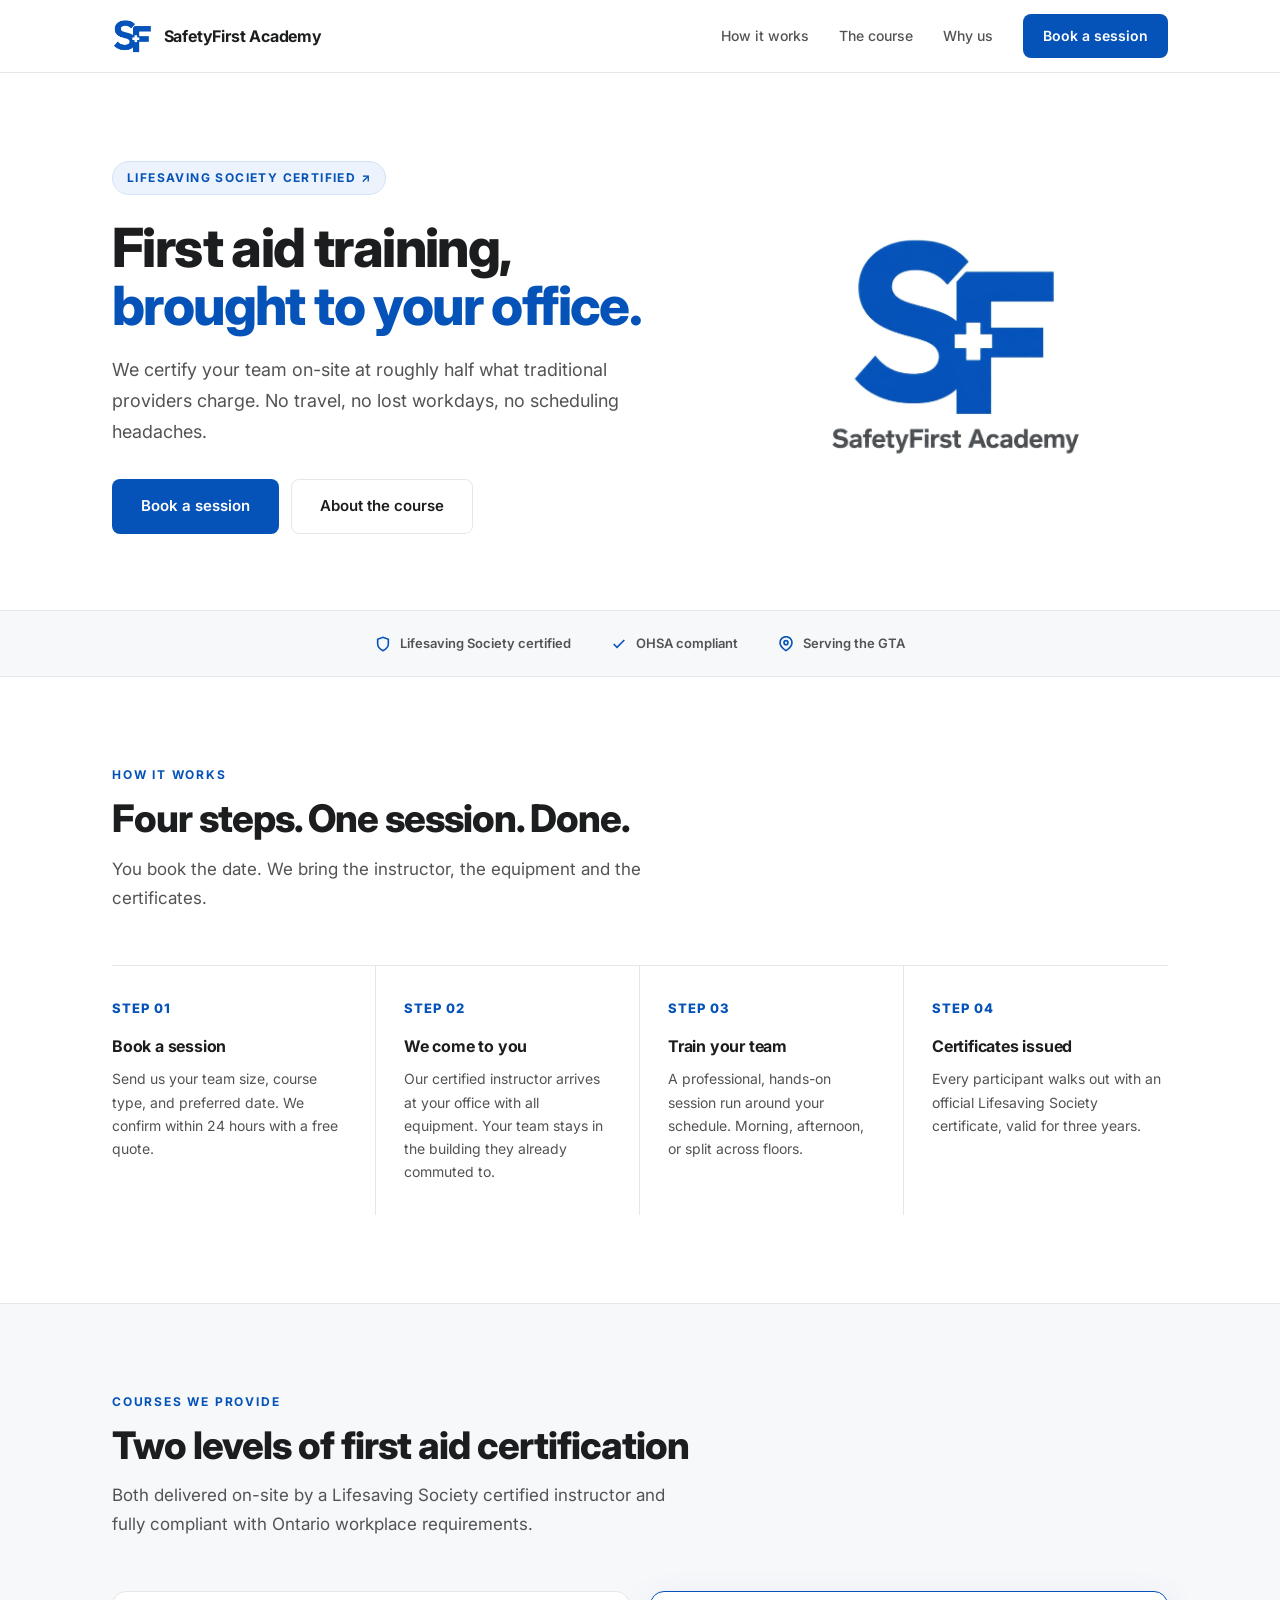
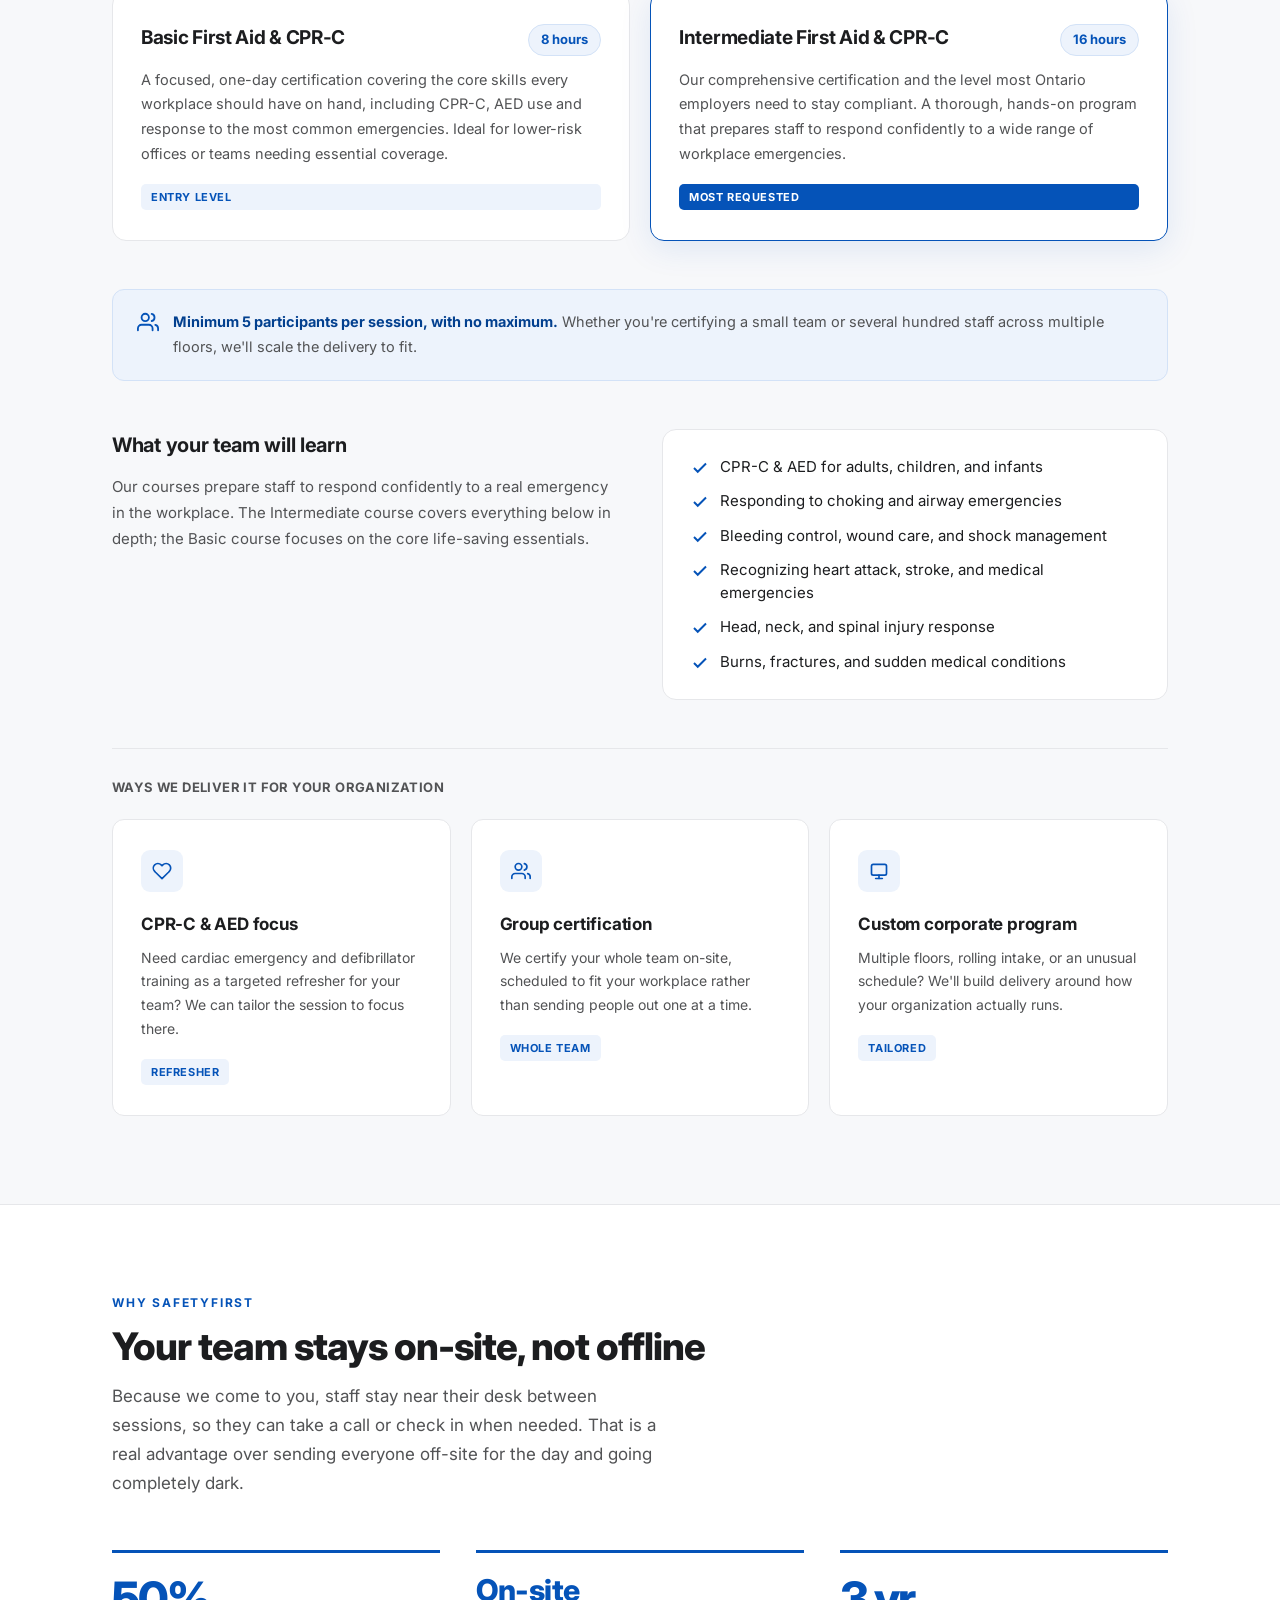
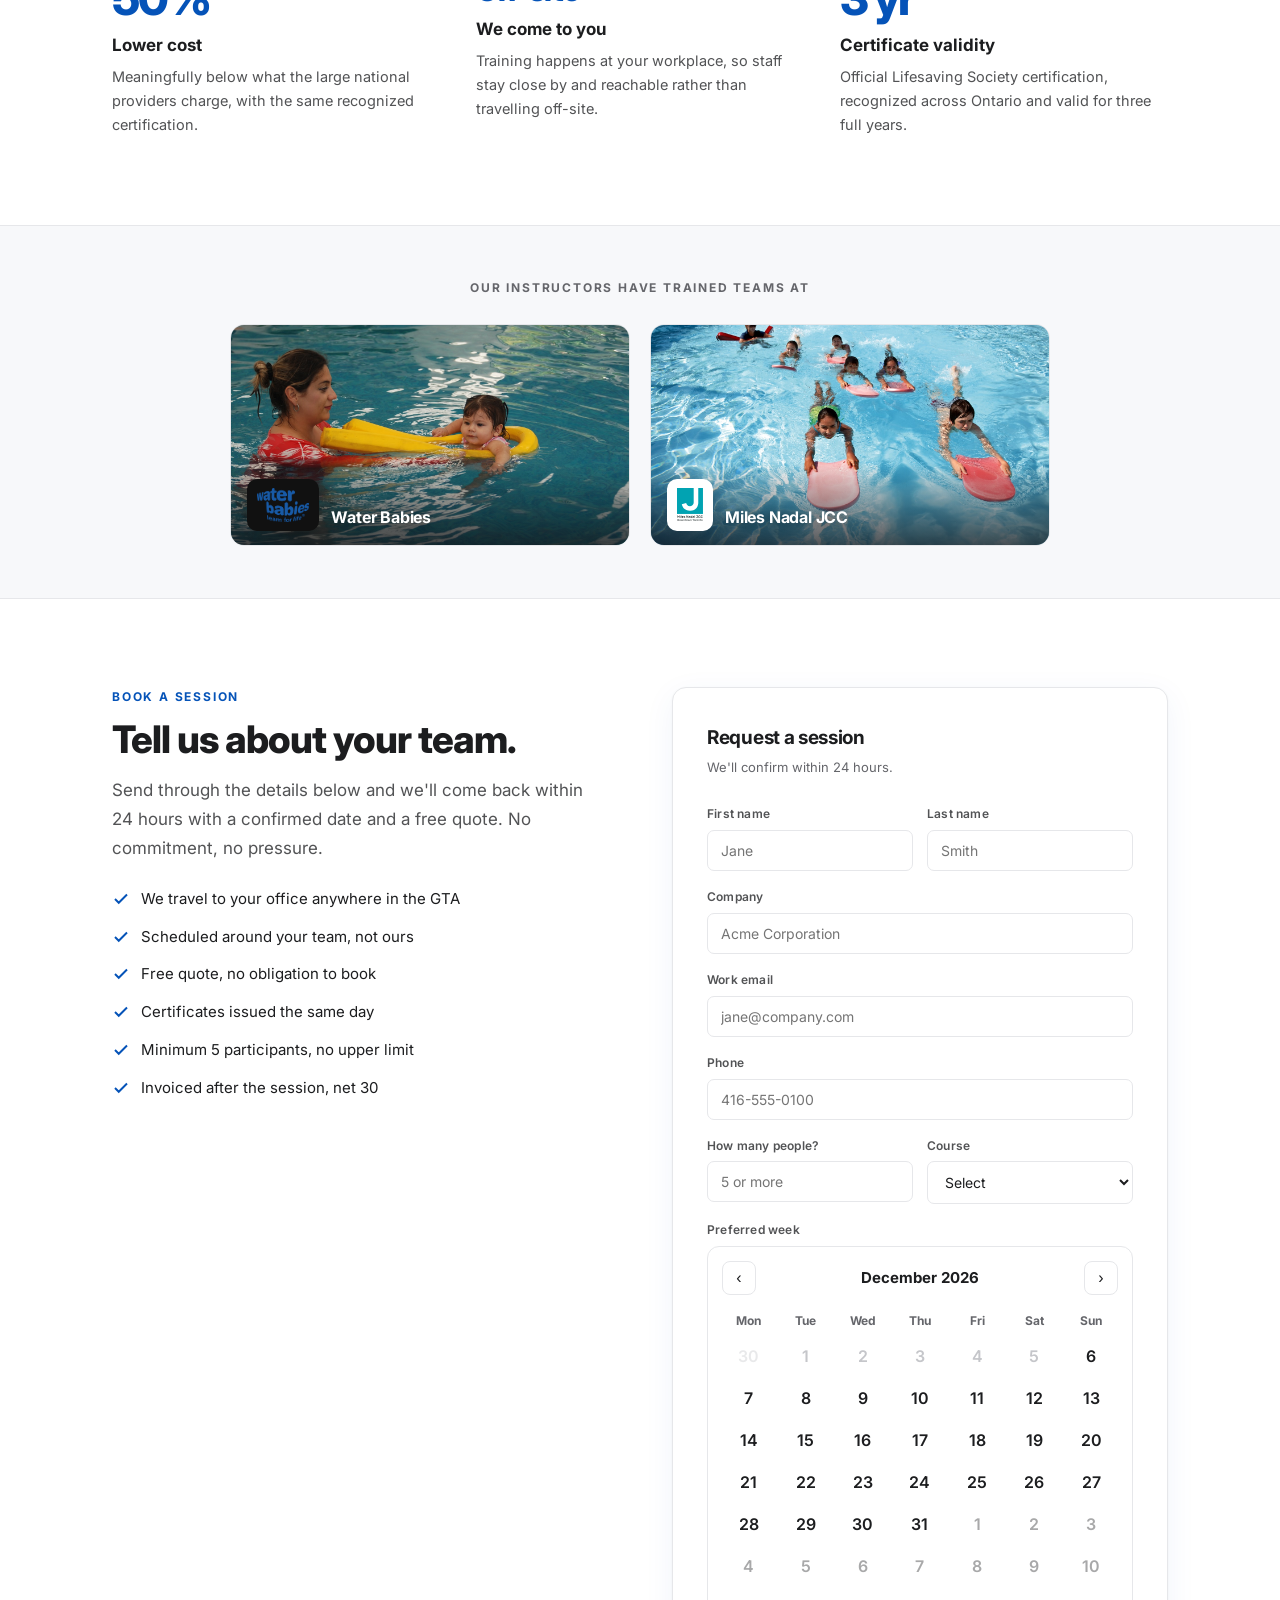
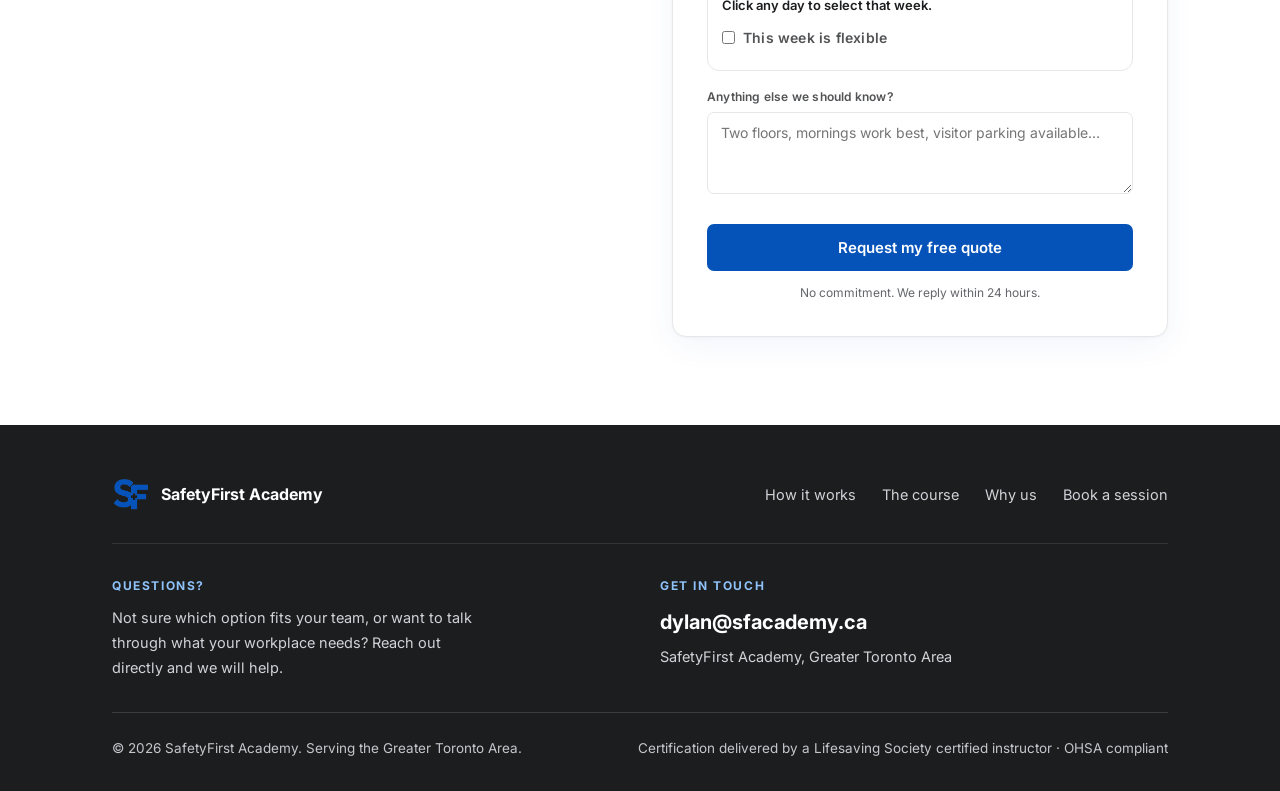
==== commit 40d91ca3: "Restore the original site look, add client photos, and keep the week booking form." ====
--- a/index.html
+++ b/index.html
@@ -3,139 +3,350 @@
 <head>
   <meta charset="UTF-8">
   <meta name="viewport" content="width=device-width, initial-scale=1.0">
-  <title>SafetyFirst Academy | On-site First Aid & CPR-C in the GTA</title>
+  <title>SafetyFirst Academy | On-Site First Aid &amp; CPR-C Certification | GTA</title>
   <meta name="description" content="Lifesaving Society certified First Aid and CPR-C training, delivered on-site at your office across the Greater Toronto Area.">
   <link rel="icon" href="assets/favicon.png">
   <link rel="preconnect" href="https://fonts.googleapis.com">
   <link rel="preconnect" href="https://fonts.gstatic.com" crossorigin>
-  <link href="https://fonts.googleapis.com/css2?family=IBM+Plex+Sans:wght@400;500;600&family=IBM+Plex+Serif:wght@500&display=swap" rel="stylesheet">
+  <link href="https://fonts.googleapis.com/css2?family=Inter:wght@400;500;600;700;800&display=swap" rel="stylesheet">
   <link rel="stylesheet" href="css/styles.css">
 </head>
 <body>
-  <a class="skip" href="#main">Skip to content</a>
-  <div class="topbar"></div>
-
-  <header class="nav">
+  <nav>
     <div class="nav-in">
-      <a class="brand" href="index.html">
-        <img src="assets/mark.png" alt="">
-        SafetyFirst Academy
+      <a href="index.html" class="brand">
+        <img src="assets/mark.png" alt="SafetyFirst Academy">
+        <span class="brand-txt">SafetyFirst Academy</span>
       </a>
-      <nav class="nav-links">
-        <a href="#courses">Courses</a>
+      <div class="nav-links">
+        <a href="#how">How it works</a>
+        <a href="#services">The course</a>
         <a href="#why">Why us</a>
-        <a class="btn btn-solid" href="book.html">Book a session</a>
-      </nav>
-    </div>
-  </header>
-
-  <main id="main">
-    <section class="hero">
-      <div class="wrap hero-grid">
+        <a href="#book" class="nav-btn">Book a session</a>
+      </div>
+    </div>
+  </nav>
+
+  <section class="hero">
+    <div class="wrap">
+      <div class="hero-grid">
         <div>
-          <h1>First aid training, brought to your office.</h1>
-          <p class="lede">We certify your team on-site, at about half what the large providers charge. No travel day. Certificates the same day, valid for three years.</p>
-          <div class="hero-actions">
-            <a class="btn btn-solid" href="book.html">Request a date</a>
-            <a class="btn btn-ghost" href="#courses">Course details</a>
-          </div>
-          <p class="meta">Lifesaving Society certified · OHSA compliant · Greater Toronto Area</p>
-        </div>
-        <dl class="facts">
-          <div>
-            <dt>Session size</dt>
-            <dd>5 people minimum, no maximum</dd>
-          </div>
-          <div>
-            <dt>Turnaround</dt>
-            <dd>Quote within 24 hours</dd>
-          </div>
-          <div>
-            <dt>Billing</dt>
-            <dd>Invoiced after the session, net 30</dd>
-          </div>
-        </dl>
-      </div>
-    </section>
-
-    <section id="courses">
-      <div class="wrap">
-        <div class="section-head">
-          <div class="lbl">Courses</div>
-          <div>
-            <h2>Two workplace certifications.</h2>
-            <p class="sub">Both are taught on-site by a Lifesaving Society certified instructor and recognized for Ontario workplace requirements.</p>
-          </div>
-        </div>
-        <div class="courses">
-          <article class="course">
+          <a href="https://www.lifesavingsociety.com/" target="_blank" rel="noopener" class="eyebrow" style="text-decoration:none">Lifesaving Society Certified ↗</a>
+          <h1>First aid training,<br><em>brought to your office.</em></h1>
+          <p class="lede">We certify your team on-site at roughly half what traditional providers charge. No travel, no lost workdays, no scheduling headaches.</p>
+          <div class="hero-btns">
+            <a href="#book" class="btn btn-solid">Book a session</a>
+            <a href="#services" class="btn btn-ghost">About the course</a>
+          </div>
+        </div>
+        <div class="hero-mark">
+          <img src="assets/logo.png" alt="SafetyFirst Academy logo">
+        </div>
+      </div>
+    </div>
+  </section>
+
+  <div class="strip">
+    <div class="strip-in">
+      <div class="strip-item"><svg viewBox="0 0 24 24"><path d="M12 22s8-4 8-10V5l-8-3-8 3v7c0 6 8 10 8 10z"/></svg><a href="https://www.lifesavingsociety.com/" target="_blank" rel="noopener" style="color:inherit;text-decoration:none">Lifesaving Society certified</a></div>
+      <div class="strip-item"><svg viewBox="0 0 24 24"><path d="M20 6L9 17l-5-5"/></svg>OHSA compliant</div>
+      <div class="strip-item"><svg viewBox="0 0 24 24"><path d="M21 10c0 6-9 12-9 12S3 16 3 10a9 9 0 0118 0z"/><circle cx="12" cy="10" r="3"/></svg>Serving the GTA</div>
+    </div>
+  </div>
+
+  <section id="how">
+    <div class="wrap">
+      <div class="lbl">How it works</div>
+      <h2>Four steps. One session. Done.</h2>
+      <p class="sub">You book the date. We bring the instructor, the equipment and the certificates.</p>
+      <div class="steps">
+        <div class="step">
+          <div class="step-n">STEP 01</div>
+          <h3>Book a session</h3>
+          <p>Send us your team size, course type, and preferred date. We confirm within 24 hours with a free quote.</p>
+        </div>
+        <div class="step">
+          <div class="step-n">STEP 02</div>
+          <h3>We come to you</h3>
+          <p>Our certified instructor arrives at your office with all equipment. Your team stays in the building they already commuted to.</p>
+        </div>
+        <div class="step">
+          <div class="step-n">STEP 03</div>
+          <h3>Train your team</h3>
+          <p>A professional, hands-on session run around your schedule. Morning, afternoon, or split across floors.</p>
+        </div>
+        <div class="step">
+          <div class="step-n">STEP 04</div>
+          <h3>Certificates issued</h3>
+          <p>Every participant walks out with an official Lifesaving Society certificate, valid for three years.</p>
+        </div>
+      </div>
+    </div>
+  </section>
+
+  <section class="services" id="services">
+    <div class="wrap">
+      <div class="lbl">Courses we provide</div>
+      <h2>Two levels of first aid certification</h2>
+      <p class="sub">Both delivered on-site by a Lifesaving Society certified instructor and fully compliant with Ontario workplace requirements.</p>
+
+      <div class="course-cards">
+        <div class="course-card">
+          <div class="course-card-top">
             <h3>Basic First Aid &amp; CPR-C</h3>
             <span class="hours">8 hours</span>
-            <p>CPR-C, AED, choking, bleeding, and the emergencies most offices actually face. A one-day course for teams that need essential coverage.</p>
-          </article>
-          <article class="course">
+          </div>
+          <p>A focused, one-day certification covering the core skills every workplace should have on hand, including CPR-C, AED use and response to the most common emergencies. Ideal for lower-risk offices or teams needing essential coverage.</p>
+          <span class="tag">Entry level</span>
+        </div>
+        <div class="course-card course-card-feature">
+          <div class="course-card-top">
             <h3>Intermediate First Aid &amp; CPR-C</h3>
             <span class="hours">16 hours</span>
-            <p>The level most Ontario employers need. Broader medical and trauma coverage, still delivered at your workplace. This is the one we run most often.</p>
-          </article>
-        </div>
-        <p class="note">Recertification and custom schedules are available. Mention that when you book.</p>
-      </div>
-    </section>
-
-    <section id="why">
-      <div class="wrap why-grid">
+          </div>
+          <p>Our comprehensive certification and the level most Ontario employers need to stay compliant. A thorough, hands-on program that prepares staff to respond confidently to a wide range of workplace emergencies.</p>
+          <span class="tag tag-solid">Most requested</span>
+        </div>
+      </div>
+
+      <div class="group-note">
+        <svg viewBox="0 0 24 24"><path d="M17 21v-2a4 4 0 00-4-4H5a4 4 0 00-4 4v2"/><circle cx="9" cy="7" r="4"/><path d="M23 21v-2a4 4 0 00-3-3.9"/><path d="M16 3.1a4 4 0 010 7.8"/></svg>
+        <span><strong>Minimum 5 participants per session, with no maximum.</strong> Whether you're certifying a small team or several hundred staff across multiple floors, we'll scale the delivery to fit.</span>
+      </div>
+
+      <div class="course-lead">
+        <div class="course-lead-text">
+          <h3>What your team will learn</h3>
+          <p>Our courses prepare staff to respond confidently to a real emergency in the workplace. The Intermediate course covers everything below in depth; the Basic course focuses on the core life-saving essentials.</p>
+        </div>
+        <ul class="learn-list">
+          <li><svg viewBox="0 0 24 24"><path d="M20 6L9 17l-5-5"/></svg>CPR-C &amp; AED for adults, children, and infants</li>
+          <li><svg viewBox="0 0 24 24"><path d="M20 6L9 17l-5-5"/></svg>Responding to choking and airway emergencies</li>
+          <li><svg viewBox="0 0 24 24"><path d="M20 6L9 17l-5-5"/></svg>Bleeding control, wound care, and shock management</li>
+          <li><svg viewBox="0 0 24 24"><path d="M20 6L9 17l-5-5"/></svg>Recognizing heart attack, stroke, and medical emergencies</li>
+          <li><svg viewBox="0 0 24 24"><path d="M20 6L9 17l-5-5"/></svg>Head, neck, and spinal injury response</li>
+          <li><svg viewBox="0 0 24 24"><path d="M20 6L9 17l-5-5"/></svg>Burns, fractures, and sudden medical conditions</li>
+        </ul>
+      </div>
+
+      <div class="offer-note">Ways we deliver it for your organization</div>
+      <div class="cards">
+        <div class="card">
+          <div class="card-ico"><svg viewBox="0 0 24 24"><path d="M20.8 4.6a5.5 5.5 0 00-7.8 0L12 5.7l-1-1.1a5.5 5.5 0 00-7.8 7.8l1 1.1L12 21.2l7.8-7.7 1-1.1a5.5 5.5 0 000-7.8z"/></svg></div>
+          <h3>CPR-C &amp; AED focus</h3>
+          <p>Need cardiac emergency and defibrillator training as a targeted refresher for your team? We can tailor the session to focus there.</p>
+          <span class="tag">Refresher</span>
+        </div>
+        <div class="card">
+          <div class="card-ico"><svg viewBox="0 0 24 24"><path d="M17 21v-2a4 4 0 00-4-4H5a4 4 0 00-4 4v2"/><circle cx="9" cy="7" r="4"/><path d="M23 21v-2a4 4 0 00-3-3.9"/><path d="M16 3.1a4 4 0 010 7.8"/></svg></div>
+          <h3>Group certification</h3>
+          <p>We certify your whole team on-site, scheduled to fit your workplace rather than sending people out one at a time.</p>
+          <span class="tag">Whole team</span>
+        </div>
+        <div class="card">
+          <div class="card-ico"><svg viewBox="0 0 24 24"><rect x="3" y="4" width="18" height="13" rx="2"/><path d="M8 21h8"/><path d="M12 17v4"/></svg></div>
+          <h3>Custom corporate program</h3>
+          <p>Multiple floors, rolling intake, or an unusual schedule? We'll build delivery around how your organization actually runs.</p>
+          <span class="tag">Tailored</span>
+        </div>
+      </div>
+    </div>
+  </section>
+
+  <section id="why">
+    <div class="wrap">
+      <div class="lbl">Why SafetyFirst</div>
+      <h2>Your team stays on-site, not offline</h2>
+      <p class="sub">Because we come to you, staff stay near their desk between sessions, so they can take a call or check in when needed. That is a real advantage over sending everyone off-site for the day and going completely dark.</p>
+      <div class="why-grid why-grid-3">
+        <div class="why-item">
+          <div class="why-num">50%</div>
+          <h3>Lower cost</h3>
+          <p>Meaningfully below what the large national providers charge, with the same recognized certification.</p>
+        </div>
+        <div class="why-item">
+          <div class="why-num txt">On-site</div>
+          <h3>We come to you</h3>
+          <p>Training happens at your workplace, so staff stay close by and reachable rather than travelling off-site.</p>
+        </div>
+        <div class="why-item">
+          <div class="why-num">3 yr</div>
+          <h3>Certificate validity</h3>
+          <p>Official Lifesaving Society certification, recognized across Ontario and valid for three full years.</p>
+        </div>
+      </div>
+    </div>
+  </section>
+
+  <div class="clients">
+    <div class="wrap">
+      <div class="clients-lbl">Our instructors have trained teams at</div>
+      <div class="client-grid">
+        <a class="client-card" href="https://www.waterbabies.ca/" target="_blank" rel="noopener">
+          <img class="photo" src="assets/clients/water-babies.jpg" alt="Infant swimming lesson in a pool">
+          <div class="overlay">
+            <span class="logo-badge dark"><img src="assets/clients/water-babies-logo.png" alt=""></span>
+            <span class="client-name">Water Babies</span>
+          </div>
+        </a>
+        <a class="client-card" href="https://www.mnjcc.org/aquatics" target="_blank" rel="noopener">
+          <img class="photo" src="assets/clients/kids-pool.jpg" alt="Group swimming lesson at a community pool">
+          <div class="overlay">
+            <span class="logo-badge"><img src="assets/clients/mnjcc-logo-formal.svg" alt=""></span>
+            <span class="client-name">Miles Nadal JCC</span>
+          </div>
+        </a>
+      </div>
+    </div>
+  </div>
+
+  <section id="book">
+    <div class="wrap">
+      <div class="booking-grid">
         <div>
-          <div class="lbl">Why this works</div>
-          <h2>Staff stay in the building.</h2>
-          <p class="sub">Training happens at your office, so people can still take a call between modules. You get the same recognized certificate without sending the floor dark for a day.</p>
-        </div>
-        <div class="reasons">
-          <article class="reason">
-            <strong>Cost</strong>
-            <p>About half what the national providers charge. You get a quote before anything is booked.</p>
-          </article>
-          <article class="reason">
-            <strong>On-site</strong>
-            <p>Instructor, equipment, and certificates come to you anywhere in the GTA.</p>
-          </article>
-          <article class="reason">
-            <strong>3 years</strong>
-            <p>Official Lifesaving Society certification, recognized across Ontario.</p>
-          </article>
-        </div>
-      </div>
-    </section>
-
-    <div class="cta">
-      <div class="wrap cta-row">
-        <div>
-          <h2>Request a week that works.</h2>
-          <p>Tell us the team size, the course, and a preferred week. We reply within 24 hours.</p>
-        </div>
-        <a class="btn btn-solid" href="book.html">Book a session</a>
-      </div>
-    </div>
-  </main>
+          <div class="lbl">Book a session</div>
+          <h2>Tell us about your team.</h2>
+          <p class="sub" style="margin-bottom:24px">Send through the details below and we'll come back within 24 hours with a confirmed date and a free quote. No commitment, no pressure.</p>
+          <ul class="checks">
+            <li><svg viewBox="0 0 24 24"><path d="M20 6L9 17l-5-5"/></svg>We travel to your office anywhere in the GTA</li>
+            <li><svg viewBox="0 0 24 24"><path d="M20 6L9 17l-5-5"/></svg>Scheduled around your team, not ours</li>
+            <li><svg viewBox="0 0 24 24"><path d="M20 6L9 17l-5-5"/></svg>Free quote, no obligation to book</li>
+            <li><svg viewBox="0 0 24 24"><path d="M20 6L9 17l-5-5"/></svg>Certificates issued the same day</li>
+            <li><svg viewBox="0 0 24 24"><path d="M20 6L9 17l-5-5"/></svg>Minimum 5 participants, no upper limit</li>
+            <li><svg viewBox="0 0 24 24"><path d="M20 6L9 17l-5-5"/></svg>Invoiced after the session, net 30</li>
+          </ul>
+        </div>
+
+        <div class="form">
+          <form id="bookingForm" method="POST" name="session-request" data-netlify="true" data-netlify-honeypot="bot-field" action="/">
+            <input type="hidden" name="form-name" value="session-request">
+            <p style="display:none">
+              <label>Don't fill this out if you're human: <input name="bot-field"></label>
+            </p>
+
+            <h3>Request a session</h3>
+            <p class="form-sub">We'll confirm within 24 hours.</p>
+            <div class="form-error" id="formError" role="alert"></div>
+
+            <div class="fr">
+              <div class="fg">
+                <label for="fname">First name</label>
+                <input type="text" id="fname" name="first-name" placeholder="Jane" autocomplete="given-name" required>
+              </div>
+              <div class="fg">
+                <label for="lname">Last name</label>
+                <input type="text" id="lname" name="last-name" placeholder="Smith" autocomplete="family-name">
+              </div>
+            </div>
+
+            <div class="fg">
+              <label for="company">Company</label>
+              <input type="text" id="company" name="company" placeholder="Acme Corporation" autocomplete="organization" required>
+            </div>
+
+            <div class="fg">
+              <label for="email">Work email</label>
+              <input type="email" id="email" name="email" placeholder="jane@company.com" autocomplete="email" required>
+            </div>
+
+            <div class="fg">
+              <label for="phone">Phone</label>
+              <input type="tel" id="phone" name="phone" placeholder="416-555-0100" autocomplete="tel">
+            </div>
+
+            <div class="fr">
+              <div class="fg">
+                <label for="size">How many people?</label>
+                <input type="number" id="size" name="team-size" min="5" step="1" placeholder="5 or more" required>
+              </div>
+              <div class="fg">
+                <label for="course">Course</label>
+                <select id="course" name="course" required>
+                  <option value="">Select</option>
+                  <option>Basic First Aid &amp; CPR-C (8 hours)</option>
+                  <option>Intermediate First Aid &amp; CPR-C (16 hours)</option>
+                  <option>Group recertification</option>
+                  <option>Custom corporate program</option>
+                  <option>Not sure, please advise</option>
+                </select>
+              </div>
+            </div>
+
+            <div class="fg">
+              <label>Preferred week</label>
+              <div class="cal" id="calendar">
+                <div class="cal-head">
+                  <button type="button" id="calPrev" aria-label="Previous month">‹</button>
+                  <strong id="calLabel"></strong>
+                  <button type="button" id="calNext" aria-label="Next month">›</button>
+                </div>
+                <div class="cal-weekdays">
+                  <span>Mon</span><span>Tue</span><span>Wed</span><span>Thu</span><span>Fri</span><span>Sat</span><span>Sun</span>
+                </div>
+                <div class="cal-grid" id="calGrid"></div>
+                <p class="cal-choice" id="calChoice">Click any day to select that week.</p>
+                <label class="check">
+                  <input id="flexible" name="date-flexible" type="checkbox" value="yes">
+                  This week is flexible
+                </label>
+              </div>
+              <input type="hidden" name="preferred-date" id="preferredDate">
+              <input type="hidden" name="preferred-week" id="preferredWeek">
+            </div>
+
+            <div class="fg">
+              <label for="notes">Anything else we should know?</label>
+              <textarea id="notes" name="notes" placeholder="Two floors, mornings work best, visitor parking available…"></textarea>
+            </div>
+
+            <button type="submit" class="submit" id="submitBtn">Request my free quote</button>
+            <p class="fnote">No commitment. We reply within 24 hours.</p>
+          </form>
+
+          <div class="ok" id="okBox">
+            <div class="ok-ico"><svg viewBox="0 0 24 24"><path d="M20 6L9 17l-5-5"/></svg></div>
+            <h4>Request received</h4>
+            <p>Thanks, we have your details. We will be in touch within 24 hours to confirm a date and send your quote.</p>
+          </div>
+        </div>
+      </div>
+    </div>
+  </section>
 
   <footer>
     <div class="wrap">
       <div class="foot-top">
-        <a class="foot-brand" href="index.html">
+        <div class="foot-brand">
           <img src="assets/mark.png" alt="">
-          SafetyFirst Academy
-        </a>
+          <span>SafetyFirst Academy</span>
+        </div>
         <div class="foot-links">
-          <a href="#courses">Courses</a>
-          <a href="book.html">Book</a>
-          <a href="mailto:dylan@sfacademy.ca">dylan@sfacademy.ca</a>
-        </div>
-      </div>
+          <a href="#how">How it works</a>
+          <a href="#services">The course</a>
+          <a href="#why">Why us</a>
+          <a href="#book">Book a session</a>
+        </div>
+      </div>
+
+      <div class="foot-contact">
+        <div class="foot-contact-block">
+          <div class="foot-contact-lbl">Questions?</div>
+          <p>Not sure which option fits your team, or want to talk through what your workplace needs? Reach out directly and we will help.</p>
+        </div>
+        <div class="foot-contact-block">
+          <div class="foot-contact-lbl">Get in touch</div>
+          <a class="foot-email" href="mailto:dylan@sfacademy.ca">dylan@sfacademy.ca</a>
+          <p style="margin-top:6px">SafetyFirst Academy, Greater Toronto Area</p>
+        </div>
+      </div>
+
       <div class="foot-btm">
-        <span>© 2026 SafetyFirst Academy, Greater Toronto Area</span>
-        <span>Lifesaving Society certified instructor · OHSA compliant</span>
+        <span>© 2026 SafetyFirst Academy. Serving the Greater Toronto Area.</span>
+        <span>Certification delivered by a Lifesaving Society certified instructor · OHSA compliant</span>
       </div>
     </div>
   </footer>
+
+  <script src="js/book.js"></script>
 </body>
 </html>
--- a/css/styles.css
+++ b/css/styles.css
@@ -1,632 +1,390 @@
-*,
-*::before,
-*::after {
-  box-sizing: border-box;
-  margin: 0;
-  padding: 0;
-}
-
-:root {
-  --blue: #0553b8;
-  --blue-hover: #0448a0;
-  --ink: #1b1b1b;
-  --muted: #4d4d4d;
-  --faint: #6f6f6f;
-  --paper: #f3f3f1;
-  --line: #d6d6d2;
-  --white: #ffffff;
-  --danger: #9b1c1c;
-}
-
-html {
-  scroll-behavior: smooth;
-}
-
-body {
-  font-family: "IBM Plex Sans", "Helvetica Neue", Arial, sans-serif;
-  color: var(--ink);
-  background: var(--paper);
-  line-height: 1.55;
-  font-size: 16px;
-  -webkit-font-smoothing: antialiased;
-}
-
-img {
-  max-width: 100%;
-  display: block;
-}
-
-a {
-  color: var(--blue);
-}
-
-.wrap {
-  width: min(1080px, calc(100% - 48px));
-  margin: 0 auto;
-}
-
-.skip {
-  position: absolute;
-  left: -999px;
-}
-
-.skip:focus {
-  left: 12px;
-  top: 12px;
-  z-index: 80;
-  background: var(--white);
-  padding: 8px 12px;
-}
-
-.topbar {
-  height: 3px;
-  background: var(--blue);
-}
-
-.nav {
-  border-bottom: 1px solid var(--line);
-  background: var(--paper);
-}
-
-.nav-in {
-  width: min(1080px, calc(100% - 48px));
-  margin: 0 auto;
-  height: 68px;
-  display: flex;
-  align-items: center;
-  justify-content: space-between;
-  gap: 24px;
-}
-
-.brand {
-  display: flex;
-  align-items: center;
-  gap: 10px;
-  text-decoration: none;
-  color: var(--ink);
-  font-weight: 600;
-  font-size: 15px;
-}
-
-.brand img {
-  height: 34px;
-  width: auto;
-}
-
-.nav-links {
-  display: flex;
-  align-items: center;
-  gap: 26px;
-}
-
-.nav-links a {
-  text-decoration: none;
-  color: var(--ink);
-  font-size: 14px;
-}
-
-.nav-links a:hover {
-  text-decoration: underline;
-  text-underline-offset: 3px;
-}
-
-.btn {
-  display: inline-flex;
-  align-items: center;
-  justify-content: center;
-  padding: 10px 16px;
-  border-radius: 2px;
-  font: inherit;
-  font-size: 14px;
-  font-weight: 500;
-  text-decoration: none;
-  border: 1px solid transparent;
-  cursor: pointer;
-}
-
-.btn-solid {
-  background: var(--blue);
-  color: var(--white);
-  border-color: var(--blue);
-}
-
-.btn-solid:hover {
-  background: var(--blue-hover);
-}
-
-.btn-ghost {
-  background: transparent;
-  color: var(--ink);
-  border-color: var(--line);
-}
-
-.btn-ghost:hover {
-  border-color: var(--ink);
-}
-
-.nav-links .btn {
-  text-decoration: none;
-}
-
-.hero {
-  padding: 72px 0 56px;
-}
-
-.hero-grid {
-  display: grid;
-  grid-template-columns: minmax(0, 1.2fr) minmax(240px, 0.7fr);
-  gap: 72px;
-  align-items: start;
-}
-
-h1 {
-  font-family: "IBM Plex Serif", Georgia, serif;
-  font-size: clamp(36px, 5vw, 52px);
-  font-weight: 500;
-  letter-spacing: -0.02em;
-  line-height: 1.12;
-  max-width: 14ch;
-  margin-bottom: 18px;
-}
-
-.lede {
-  font-size: 18px;
-  color: var(--muted);
-  max-width: 38em;
-  margin-bottom: 28px;
-}
-
-.hero-actions {
-  display: flex;
-  gap: 10px;
-  flex-wrap: wrap;
-  margin-bottom: 28px;
-}
-
-.meta {
-  font-size: 13px;
-  color: var(--faint);
-}
-
-.facts {
-  border-top: 1px solid var(--ink);
-  padding-top: 16px;
-  display: grid;
-  gap: 18px;
-}
-
-.facts dt {
-  font-size: 12px;
-  color: var(--faint);
-  margin-bottom: 4px;
-}
-
-.facts dd {
-  font-size: 16px;
-}
-
-section {
-  padding: 56px 0;
-  border-top: 1px solid var(--line);
-}
-
-.section-head {
-  display: grid;
-  grid-template-columns: 180px 1fr;
-  gap: 24px;
-  margin-bottom: 36px;
-  align-items: baseline;
-}
-
-.lbl {
-  font-size: 13px;
-  color: var(--faint);
-}
-
-h2 {
-  font-family: "IBM Plex Serif", Georgia, serif;
-  font-size: clamp(26px, 3vw, 34px);
-  font-weight: 500;
-  letter-spacing: -0.02em;
-  line-height: 1.2;
-  margin-bottom: 8px;
-}
-
-.sub {
-  color: var(--muted);
-  max-width: 40em;
-}
-
-.courses {
-  display: grid;
-  gap: 0;
-  border-top: 1px solid var(--line);
-}
-
-.course {
-  display: grid;
-  grid-template-columns: 1fr auto;
-  gap: 16px 32px;
-  padding: 28px 0;
-  border-bottom: 1px solid var(--line);
-}
-
-.course h3 {
-  font-size: 20px;
-  font-weight: 600;
-}
-
-.course p {
-  grid-column: 1;
-  color: var(--muted);
-  max-width: 46em;
-}
-
-.hours {
-  font-size: 14px;
-  color: var(--faint);
-  white-space: nowrap;
-}
-
-.tag {
-  font-size: 13px;
-  color: var(--ink);
-}
-
-.note {
-  margin-top: 20px;
-  color: var(--faint);
-  font-size: 14px;
-}
-
-.why-grid {
-  display: grid;
-  grid-template-columns: 1.1fr 0.9fr;
-  gap: 48px;
-  align-items: start;
-}
-
-.reasons {
-  display: grid;
-  gap: 0;
-  border-top: 1px solid var(--line);
-}
-
-.reason {
-  display: grid;
-  grid-template-columns: 92px 1fr;
-  gap: 16px;
-  padding: 16px 0;
-  border-bottom: 1px solid var(--line);
-}
-
-.reason strong {
-  font-weight: 600;
-}
-
-.reason p {
-  color: var(--muted);
-}
-
-.cta {
-  padding: 56px 0 72px;
-  border-top: 1px solid var(--line);
-}
-
-.cta-row {
-  display: flex;
-  justify-content: space-between;
-  align-items: center;
-  gap: 24px;
-}
-
-.cta-row h2 {
-  margin-bottom: 6px;
-}
-
-.cta-row p {
-  color: var(--muted);
-}
-
-.page-hero {
-  padding: 56px 0 8px;
-}
-
-.page-hero h1 {
-  max-width: 16ch;
-}
-
-.booking {
-  padding: 32px 0 80px;
-  border-top: 0;
-}
-
-.booking-grid {
-  display: grid;
-  grid-template-columns: 0.8fr 1.2fr;
-  gap: 56px;
-  align-items: start;
-}
-
-.aside h2 {
-  margin: 8px 0 16px;
-}
-
-.aside ol {
-  margin-left: 18px;
-  color: var(--muted);
-}
-
-.aside li + li {
-  margin-top: 10px;
-}
-
-.aside a {
-  color: var(--blue);
-}
-
-.form-card {
-  background: var(--white);
-  border: 1px solid var(--line);
-  padding: 28px;
-}
-
-.form-card h2 {
-  font-size: 26px;
-  margin-bottom: 6px;
-}
-
-.form-sub {
-  color: var(--muted);
-  margin-bottom: 22px;
-}
-
-.fg {
-  margin-bottom: 14px;
-}
-
-.fr {
-  display: grid;
-  grid-template-columns: 1fr 1fr;
-  gap: 12px;
-}
-
-label {
-  display: block;
-  font-size: 13px;
-  margin-bottom: 5px;
-}
-
-input,
-select,
-textarea {
-  width: 100%;
-  padding: 10px 11px;
-  border: 1px solid var(--line);
-  border-radius: 2px;
-  font: inherit;
-  font-size: 15px;
-  background: var(--white);
-  color: var(--ink);
-  outline: none;
-}
-
-input:focus,
-select:focus,
-textarea:focus {
-  border-color: var(--ink);
-}
-
-textarea {
-  min-height: 108px;
-  resize: vertical;
-}
-
-.honeypot {
-  display: none;
-}
-
-.cal {
-  border: 1px solid var(--line);
-  padding: 14px;
-}
-
-.cal-head {
-  display: flex;
-  align-items: center;
-  justify-content: space-between;
-  margin-bottom: 10px;
-}
-
-.cal-head button {
-  width: 32px;
-  height: 32px;
-  border: 1px solid var(--line);
-  background: var(--white);
-  cursor: pointer;
-  font-size: 16px;
-}
-
-.cal-head strong {
-  font-size: 15px;
-  font-weight: 600;
-}
-
-.cal-weekdays,
-.cal-grid {
-  display: grid;
-  grid-template-columns: repeat(7, 1fr);
-  gap: 2px;
-}
-
-.cal-weekdays span,
-.cal-grid button {
-  text-align: center;
-  font-size: 12px;
-}
-
-.cal-weekdays span {
-  color: var(--faint);
-  padding: 6px 0;
-}
-
-.cal-grid button {
-  border: 0;
-  background: transparent;
-  min-height: 36px;
-  cursor: pointer;
-  font: inherit;
-}
-
-.cal-grid button:hover:not(:disabled) {
-  background: #ecece8;
-}
-
-.cal-grid button:disabled {
-  color: #b5b5b1;
-  cursor: default;
-}
-
-.cal-grid button.in-week {
-  background: #ecece8;
-}
-
-.cal-grid button.selected {
-  background: var(--ink);
-  color: var(--white);
-}
-
-.cal-choice {
-  margin-top: 10px;
-  font-size: 13px;
-}
-
-.check {
-  display: flex;
-  align-items: center;
-  gap: 8px;
-  margin-top: 10px;
-  font-size: 14px;
-}
-
-.check input {
-  width: auto;
-}
-
-.submit {
-  width: 100%;
-  margin-top: 6px;
-}
-
-.fnote {
-  color: var(--faint);
-  font-size: 13px;
-  margin-top: 10px;
-}
-
-.ok {
-  display: none;
-  padding: 12px 0;
-}
-
-.ok.show {
-  display: block;
-}
-
-.ok h3 {
-  font-family: "IBM Plex Serif", Georgia, serif;
-  font-size: 26px;
-  font-weight: 500;
-  margin-bottom: 8px;
-}
-
-.form-error {
-  display: none;
-  color: var(--danger);
-  font-size: 14px;
-  margin-bottom: 12px;
-}
-
-.form-error.show {
-  display: block;
-}
-
-footer {
-  border-top: 1px solid var(--ink);
-  padding: 28px 0 32px;
-}
-
-.foot-top {
-  display: flex;
-  justify-content: space-between;
-  gap: 20px;
-  align-items: center;
-  margin-bottom: 18px;
-}
-
-.foot-brand {
-  display: flex;
-  align-items: center;
-  gap: 10px;
-  color: var(--ink);
-  font-weight: 600;
-  text-decoration: none;
-}
-
-.foot-brand img {
-  height: 32px;
-}
-
-.foot-links {
-  display: flex;
-  gap: 18px;
-}
-
-.foot-links a {
-  color: var(--ink);
-  text-decoration: none;
-  font-size: 14px;
-}
-
-.foot-links a:hover {
-  text-decoration: underline;
-  text-underline-offset: 3px;
-}
-
-.foot-btm {
-  display: flex;
-  justify-content: space-between;
-  gap: 16px;
-  flex-wrap: wrap;
-  font-size: 13px;
-  color: var(--faint);
-}
-
-@media (max-width: 800px) {
-  .hero-grid,
-  .section-head,
-  .why-grid,
-  .booking-grid,
-  .fr,
-  .cta-row,
-  .foot-top,
-  .course {
-    grid-template-columns: 1fr;
-    display: grid;
-  }
-
-  .nav-links a:not(.btn) {
-    display: none;
-  }
-
-  .hero,
-  section,
-  .cta {
-    padding-top: 40px;
-    padding-bottom: 40px;
-  }
-
-  h1 {
-    max-width: none;
-  }
-}
+
+  *,*::before,*::after{box-sizing:border-box;margin:0;padding:0}
+
+  :root{
+    --blue:#0553B8;
+    --blue-deep:#03408F;
+    --blue-tint:#EDF3FC;
+    --blue-line:#D3E2F7;
+    --ink:#1C1D1F;
+    --grey:#525355;
+    --grey-soft:#65666B;
+    --line:#E6E7EA;
+    --paper:#FFFFFF;
+    --paper-2:#F7F8FA;
+    --r:8px;
+  }
+
+  html{scroll-behavior:smooth}
+  body{
+    font-family:'Inter',-apple-system,'Segoe UI',Arial,sans-serif;
+    color:var(--ink);background:var(--paper);
+    line-height:1.65;-webkit-font-smoothing:antialiased;
+  }
+  .wrap{max-width:1120px;margin:0 auto;padding:0 32px}
+
+  /* NAV */
+  nav{
+    position:sticky;top:0;z-index:50;
+    background:rgba(255,255,255,.92);
+    backdrop-filter:blur(10px);
+    border-bottom:1px solid var(--line);
+  }
+  .nav-in{
+    max-width:1120px;margin:0 auto;padding:0 32px;
+    height:72px;display:flex;align-items:center;justify-content:space-between;
+  }
+  .brand{display:flex;align-items:center;gap:11px;text-decoration:none}
+  .brand img{height:36px;width:auto;display:block}
+  .brand-txt{font-size:16px;font-weight:700;color:var(--ink);letter-spacing:-.2px}
+  .nav-links{display:flex;gap:30px;align-items:center}
+  .nav-links a{color:var(--grey);text-decoration:none;font-size:14px;font-weight:500;transition:color .18s}
+  .nav-links a:hover{color:var(--blue)}
+  .nav-btn{
+    background:var(--blue);color:#fff!important;
+    padding:10px 20px;border-radius:var(--r);
+    font-weight:600!important;font-size:14px!important;
+    transition:background .18s;
+  }
+  .nav-btn:hover{background:var(--blue-deep)}
+
+  /* HERO */
+  .hero{padding:88px 0 76px;border-bottom:1px solid var(--line)}
+  .hero-grid{display:grid;grid-template-columns:1.15fr .85fr;gap:64px;align-items:center}
+  .eyebrow{
+    display:inline-flex;align-items:center;gap:8px;
+    font-size:12px;font-weight:700;letter-spacing:1.4px;text-transform:uppercase;
+    color:var(--blue);background:var(--blue-tint);
+    border:1px solid var(--blue-line);
+    padding:6px 14px;border-radius:100px;margin-bottom:24px;
+  }
+  h1{
+    font-size:clamp(36px,4.4vw,54px);font-weight:800;
+    letter-spacing:-1.6px;line-height:1.08;margin-bottom:20px;color:var(--ink);
+  }
+  h1 em{font-style:normal;color:var(--blue)}
+  .lede{font-size:18px;color:var(--grey);max-width:520px;margin-bottom:32px;line-height:1.7}
+  .hero-btns{display:flex;gap:12px;flex-wrap:wrap}
+  .btn{
+    display:inline-block;padding:14px 28px;border-radius:var(--r);
+    font-size:15px;font-weight:600;text-decoration:none;cursor:pointer;
+    border:1.5px solid transparent;transition:all .18s;font-family:inherit;
+  }
+  .btn-solid{background:var(--blue);color:#fff}
+  .btn-solid:hover{background:var(--blue-deep)}
+  .btn-ghost{background:#fff;color:var(--ink);border-color:var(--line)}
+  .btn-ghost:hover{border-color:var(--blue);color:var(--blue)}
+  .hero-mark{display:flex;justify-content:center;align-items:center}
+  .hero-mark img{width:100%;max-width:300px;height:auto}
+
+  /* STRIP */
+  .strip{background:var(--paper-2);border-bottom:1px solid var(--line);padding:22px 0}
+  .strip-in{
+    max-width:1120px;margin:0 auto;padding:0 32px;
+    display:flex;gap:40px;flex-wrap:wrap;justify-content:center;
+  }
+  .strip-item{
+    display:flex;align-items:center;gap:9px;
+    font-size:13px;font-weight:600;color:var(--grey);
+  }
+  .strip-item svg{width:16px;height:16px;stroke:var(--blue);fill:none;stroke-width:2.4;flex-shrink:0}
+
+  /* SECTIONS */
+  section{padding:88px 0}
+  .lbl{
+    font-size:12px;font-weight:700;letter-spacing:1.8px;text-transform:uppercase;
+    color:var(--blue);margin-bottom:12px;
+  }
+  h2{
+    font-size:clamp(28px,3.2vw,38px);font-weight:800;
+    letter-spacing:-1px;line-height:1.15;color:var(--ink);margin-bottom:14px;
+  }
+  .sub{font-size:17px;color:var(--grey);max-width:560px;line-height:1.7;margin-bottom:52px}
+
+  /* STEPS */
+  .steps{display:grid;grid-template-columns:repeat(4,1fr);gap:0;border-top:1px solid var(--line)}
+  .step{padding:32px 28px 32px 0;border-right:1px solid var(--line)}
+  .step:last-child{border-right:none;padding-right:0}
+  .step:not(:first-child){padding-left:28px}
+  .step-n{
+    font-size:13px;font-weight:800;color:var(--blue);
+    letter-spacing:1px;margin-bottom:14px;
+  }
+  .step h3{font-size:16px;font-weight:700;color:var(--ink);margin-bottom:8px;letter-spacing:-.2px}
+  .step p{font-size:14px;color:var(--grey);line-height:1.65}
+
+  /* SERVICES */
+  .services{background:var(--paper-2);border-top:1px solid var(--line);border-bottom:1px solid var(--line)}
+  .cards{display:grid;grid-template-columns:repeat(3,1fr);gap:20px}
+  .card{
+    background:#fff;border:1px solid var(--line);border-radius:12px;
+    padding:30px 28px;transition:border-color .18s,transform .18s;
+  }
+  .card:hover{border-color:var(--blue-line);transform:translateY(-2px)}
+  .card-ico{
+    width:42px;height:42px;border-radius:9px;background:var(--blue-tint);
+    display:flex;align-items:center;justify-content:center;margin-bottom:18px;
+  }
+  .card-ico svg{width:20px;height:20px;stroke:var(--blue);fill:none;stroke-width:2;stroke-linecap:round;stroke-linejoin:round}
+  .card h3{font-size:17px;font-weight:700;color:var(--ink);margin-bottom:8px;letter-spacing:-.2px}
+  .card p{font-size:14px;color:var(--grey);line-height:1.7;margin-bottom:16px}
+  .tag{
+    display:inline-block;font-size:11px;font-weight:700;letter-spacing:.6px;
+    text-transform:uppercase;color:var(--blue);background:var(--blue-tint);
+    padding:4px 10px;border-radius:5px;
+  }
+
+  /* WHY */
+  .why-grid{display:grid;grid-template-columns:repeat(4,1fr);gap:36px}
+  .why-item{border-top:2px solid var(--blue);padding-top:20px}
+  .why-num{
+    font-size:38px;font-weight:800;color:var(--blue);
+    letter-spacing:-1.6px;line-height:1;margin-bottom:10px;
+  }
+  .why-item h3{font-size:15px;font-weight:700;color:var(--ink);margin-bottom:6px}
+  .why-item p{font-size:14px;color:var(--grey);line-height:1.65}
+
+  /* CLIENTS */
+  .clients{
+    background:var(--paper-2);border-top:1px solid var(--line);border-bottom:1px solid var(--line);
+    padding:52px 0;text-align:center;
+  }
+  .clients-lbl{
+    font-size:12px;font-weight:700;letter-spacing:1.8px;text-transform:uppercase;
+    color:var(--grey-soft);margin-bottom:26px;
+  }
+  .clients-row{display:flex;gap:16px;justify-content:center;flex-wrap:wrap}
+  .pill{
+    background:#fff;border:1px solid var(--line);border-radius:100px;
+    padding:11px 26px;font-size:14px;font-weight:600;color:var(--ink);
+  }
+  .pill.next{border-style:dashed;color:var(--grey-soft);font-weight:500}
+
+  /* BOOKING */
+  .booking-grid{display:grid;grid-template-columns:1fr 1fr;gap:64px;align-items:start}
+  .checks{list-style:none;display:flex;flex-direction:column;gap:13px;margin-top:8px}
+  .checks li{display:flex;gap:11px;font-size:15px;color:var(--ink);align-items:flex-start}
+  .checks svg{width:18px;height:18px;stroke:var(--blue);fill:none;stroke-width:2.6;flex-shrink:0;margin-top:3px}
+
+  .form{
+    background:#fff;border:1px solid var(--line);border-radius:14px;
+    padding:34px;box-shadow:0 1px 3px rgba(28,29,31,.04),0 8px 32px rgba(5,83,184,.06);
+  }
+  .form h3{font-size:19px;font-weight:700;color:var(--ink);margin-bottom:4px;letter-spacing:-.3px}
+  .form-sub{font-size:13px;color:var(--grey-soft);margin-bottom:26px}
+  .fg{margin-bottom:16px}
+  .fr{display:grid;grid-template-columns:1fr 1fr;gap:14px}
+  label{
+    display:block;font-size:12px;font-weight:600;color:var(--grey);
+    margin-bottom:6px;letter-spacing:.2px;
+  }
+  input,select,textarea{
+    width:100%;padding:11px 13px;border:1.5px solid var(--line);
+    border-radius:7px;font-size:14px;color:var(--ink);background:#fff;
+    outline:none;transition:border-color .18s,box-shadow .18s;font-family:inherit;
+  }
+  input:focus,select:focus,textarea:focus{
+    border-color:var(--blue);box-shadow:0 0 0 3px rgba(5,83,184,.10);
+  }
+  textarea{resize:vertical;min-height:82px}
+  select{cursor:pointer}
+  .submit{
+    width:100%;padding:14px;background:var(--blue);color:#fff;
+    border:none;border-radius:7px;font-size:15px;font-weight:600;
+    cursor:pointer;transition:background .18s;margin-top:6px;font-family:inherit;
+  }
+  .submit:hover{background:var(--blue-deep)}
+  .fnote{font-size:12px;color:var(--grey-soft);text-align:center;margin-top:12px}
+  .ok{
+    display:none;text-align:center;padding:34px 20px;
+  }
+  .ok-ico{
+    width:52px;height:52px;border-radius:50%;background:var(--blue-tint);
+    display:flex;align-items:center;justify-content:center;margin:0 auto 16px;
+  }
+  .ok-ico svg{width:24px;height:24px;stroke:var(--blue);fill:none;stroke-width:3}
+  .ok h4{font-size:18px;font-weight:700;color:var(--ink);margin-bottom:8px}
+  .ok p{font-size:14px;color:var(--grey);line-height:1.65}
+
+  /* FOOTER */
+  footer{background:var(--ink);padding:52px 0 32px;color:#fff}
+  .foot-top{
+    display:flex;justify-content:space-between;align-items:center;
+    flex-wrap:wrap;gap:24px;padding-bottom:32px;
+    border-bottom:1px solid rgba(255,255,255,.10);
+  }
+  .foot-brand{display:flex;align-items:center;gap:11px}
+  .foot-brand img{height:34px;width:auto}
+  .foot-brand span{font-size:16px;font-weight:700;color:#fff}
+  .foot-links{display:flex;gap:26px;flex-wrap:wrap}
+  .foot-links a{color:#D0D3D8;font-size:14.5px;text-decoration:none;transition:color .18s}
+  .foot-links a:hover{color:#fff}
+  .foot-btm{
+    padding-top:24px;display:flex;justify-content:space-between;
+    flex-wrap:wrap;gap:12px;
+    font-size:13.5px;color:#C4C7CC;
+  }
+
+  /* COURSE CARDS (two levels) */
+  .course-cards{display:grid;grid-template-columns:1fr 1fr;gap:20px;margin-bottom:48px}
+  .course-card{background:#fff;border:1px solid var(--line);border-radius:14px;padding:30px 28px;display:flex;flex-direction:column}
+  .course-card-feature{border-color:var(--blue);box-shadow:0 8px 32px rgba(5,83,184,.10)}
+  .course-card-top{display:flex;align-items:baseline;justify-content:space-between;gap:14px;margin-bottom:12px}
+  .course-card-top h3{font-size:19px;font-weight:700;color:var(--ink);letter-spacing:-.3px}
+  .hours{font-size:13px;font-weight:700;color:var(--blue);background:var(--blue-tint);border:1px solid var(--blue-line);padding:4px 12px;border-radius:100px;white-space:nowrap;flex-shrink:0}
+  .course-card p{font-size:14.5px;color:var(--grey);line-height:1.7;margin-bottom:18px;flex-grow:1}
+  .tag-solid{background:var(--blue);color:#fff}
+
+  /* GROUP SIZE NOTE */
+  .group-note{display:flex;gap:14px;align-items:flex-start;background:var(--blue-tint);border:1px solid var(--blue-line);border-radius:12px;padding:20px 24px;margin-bottom:48px}
+  .group-note svg{width:22px;height:22px;stroke:var(--blue);fill:none;stroke-width:2;stroke-linecap:round;stroke-linejoin:round;flex-shrink:0;margin-top:1px}
+  .group-note span{font-size:14.5px;color:var(--grey);line-height:1.7}
+  .group-note strong{color:var(--blue-deep);font-weight:700}
+
+  /* COURSE LEAD */
+  .course-lead{display:grid;grid-template-columns:1fr 1fr;gap:44px;align-items:start;margin-bottom:48px}
+  .course-lead-text h3{font-size:20px;font-weight:700;color:var(--ink);margin-bottom:12px;letter-spacing:-.3px}
+  .course-lead-text p{font-size:15px;color:var(--grey);line-height:1.75}
+  .learn-list{list-style:none;display:flex;flex-direction:column;gap:12px;background:#fff;border:1px solid var(--line);border-radius:14px;padding:26px 28px}
+  .learn-list li{display:flex;gap:11px;font-size:15px;color:var(--ink);align-items:flex-start;line-height:1.5}
+  .learn-list svg{width:18px;height:18px;stroke:var(--blue);fill:none;stroke-width:2.6;flex-shrink:0;margin-top:3px}
+  .offer-note{font-size:13px;font-weight:700;letter-spacing:.4px;color:var(--grey);text-transform:uppercase;margin-bottom:20px;padding-top:8px;border-top:1px solid var(--line);padding-top:28px}
+
+  /* WHY 3-up */
+  .why-grid-3{grid-template-columns:repeat(3,1fr)}
+  .why-grid-3 .why-num{font-size:46px;letter-spacing:-2px;line-height:1}
+  .why-grid-3 .why-num.txt{font-size:30px;letter-spacing:-.5px}
+  .why-grid-3 .why-item{border-top-width:3px;padding-top:22px}
+  .why-grid-3 .why-item h3{font-size:17px}
+  .why-grid-3 .why-item p{font-size:14.5px}
+
+  /* BRAND PILLS + fine */
+  .pill-brand{background:var(--blue-tint);border-color:var(--blue-line);color:var(--blue-deep);font-weight:700}
+  .clients-fine{margin-top:22px;font-size:13px;color:var(--grey-soft);line-height:1.7;max-width:620px;margin-left:auto;margin-right:auto}
+
+  /* FOOTER CONTACT + FINE */
+  .foot-contact{display:grid;grid-template-columns:1fr 1fr;gap:40px;padding:32px 0;border-bottom:1px solid rgba(255,255,255,.14)}
+  .foot-contact-lbl{font-size:12px;font-weight:700;letter-spacing:1.6px;text-transform:uppercase;color:#8FC2F9;margin-bottom:10px}
+  .foot-contact-block p{font-size:14.5px;color:#D0D3D8;line-height:1.7;max-width:360px}
+  .foot-email{font-size:20px;font-weight:700;color:#fff;text-decoration:none;transition:color .18s}
+  .foot-email:hover{color:#8FC2F9}
+  .foot-fine{padding-top:20px;font-size:12.5px;color:#B8BBC1;line-height:1.75;max-width:960px}
+
+  /* RESPONSIVE */
+  @media(max-width:900px){
+    .hero-grid{grid-template-columns:1fr;gap:40px}
+    .hero-mark{order:-1;justify-content:flex-start}
+    .hero-mark img{max-width:180px}
+    .steps{grid-template-columns:1fr 1fr}
+    .step{border-right:none;border-bottom:1px solid var(--line);padding:26px 0!important}
+    .step:nth-child(odd){padding-right:24px!important}
+    .step:nth-child(even){padding-left:24px!important;border-left:1px solid var(--line)}
+    .cards{grid-template-columns:1fr 1fr}
+    .course-cards{grid-template-columns:1fr}
+    .why-grid{grid-template-columns:1fr 1fr;gap:28px}
+    .why-grid-3{grid-template-columns:1fr}
+    .course-lead{grid-template-columns:1fr;gap:28px}
+    .foot-contact{grid-template-columns:1fr;gap:28px}
+    .booking-grid{grid-template-columns:1fr;gap:44px}
+  }
+  @media(max-width:640px){
+    .wrap,.nav-in,.strip-in{padding:0 20px}
+    .nav-links a:not(.nav-btn){display:none}
+    section{padding:60px 0}
+    .hero{padding:56px 0 52px}
+    .steps,.cards,.why-grid{grid-template-columns:1fr}
+    .step{padding:24px 0!important;border-left:none!important}
+    .fr{grid-template-columns:1fr}
+    .form{padding:26px}
+
+    /* Larger, higher-contrast text on small screens */
+    .lede{font-size:17px}
+    .sub{font-size:16px}
+    .lbl,.clients-lbl,.foot-contact-lbl{font-size:13px;letter-spacing:1.2px}
+    .strip-item{font-size:14px}
+    .step p,.card p,.why-item p,.course-card p{font-size:15px;color:var(--grey)}
+    .learn-list li,.checks li,.group-note span{font-size:15px}
+    .tag{font-size:12px}
+    .hours{font-size:13.5px}
+    label{font-size:13px}
+    input,select,textarea{font-size:16px}
+    .form-sub{font-size:14px}
+    .fnote{font-size:13px}
+    .clients-fine{font-size:13.5px}
+    .foot-links a,.foot-contact-block p{font-size:15.5px;color:#DDE0E4}
+    .foot-btm{font-size:14px;color:#D0D3D8}
+    .foot-fine{font-size:13.5px;color:#C4C7CC}
+    .foot-contact-lbl{font-size:13px;color:#A8CEF9}
+  }
+  @media(prefers-reduced-motion:reduce){*{transition:none!important;scroll-behavior:auto!important}}
+  a:focus-visible,button:focus-visible,input:focus-visible,select:focus-visible,textarea:focus-visible{
+    outline:2px solid var(--blue);outline-offset:2px;
+  }
+
+
+  /* CLIENT PHOTOS */
+  .client-grid{
+    display:grid;grid-template-columns:1fr 1fr;gap:20px;
+    max-width:820px;margin:0 auto;
+  }
+  .client-card{
+    position:relative;display:block;overflow:hidden;
+    border-radius:14px;border:1px solid var(--line);
+    background:#fff;text-decoration:none;color:inherit;
+    min-height:220px;
+  }
+  .client-card img.photo{
+    width:100%;height:220px;object-fit:cover;display:block;
+  }
+  .client-card .overlay{
+    position:absolute;inset:auto 0 0 0;
+    padding:16px 16px 14px;
+    background:linear-gradient(transparent,rgba(16,18,22,.72));
+    display:flex;align-items:flex-end;gap:12px;
+  }
+  .client-card .logo-badge{
+    background:#fff;border-radius:10px;padding:8px 10px;
+    display:flex;align-items:center;justify-content:center;
+    height:52px;flex-shrink:0;
+    box-shadow:0 4px 16px rgba(0,0,0,.12);
+  }
+  .client-card .logo-badge img{height:34px;width:auto;max-width:120px;object-fit:contain}
+  .client-card .logo-badge.dark{background:#111}
+  .client-card .client-name{
+    color:#fff;font-size:16px;font-weight:700;letter-spacing:-.2px;
+    text-shadow:0 1px 8px rgba(0,0,0,.35);
+  }
+
+  /* WEEK CALENDAR */
+  .cal{border:1.5px solid var(--line);border-radius:12px;padding:14px;background:#fff}
+  .cal-head{display:flex;align-items:center;justify-content:space-between;margin-bottom:10px}
+  .cal-head button{
+    width:34px;height:34px;border:1.5px solid var(--line);background:#fff;
+    border-radius:8px;cursor:pointer;font-size:16px;color:var(--ink);
+  }
+  .cal-head strong{font-size:15px;font-weight:700}
+  .cal-weekdays,.cal-grid{display:grid;grid-template-columns:repeat(7,1fr);gap:4px}
+  .cal-weekdays span,.cal-grid button{text-align:center;font-size:12px}
+  .cal-weekdays span{color:var(--grey-soft);font-weight:700;padding:6px 0}
+  .cal-grid button{
+    border:0;background:transparent;min-height:38px;border-radius:8px;
+    cursor:pointer;font:inherit;font-weight:600;color:var(--ink);
+  }
+  .cal-grid button:hover:not(:disabled){background:var(--blue-tint)}
+  .cal-grid button:disabled{color:#c5c6ca;cursor:default}
+  .cal-grid button.in-week{background:var(--blue-tint);color:var(--blue-deep)}
+  .cal-grid button.selected{background:var(--blue);color:#fff}
+  .cal-choice{margin-top:10px;font-size:13px;font-weight:600;color:var(--ink)}
+  .check{display:flex;align-items:center;gap:8px;margin-top:10px;font-size:14px;font-weight:600}
+  .check input{width:auto}
+  .form-error{display:none;background:#fde8e6;color:#b42318;border-radius:8px;padding:10px 12px;font-size:14px;font-weight:600;margin-bottom:14px}
+  .form-error.show{display:block}
+
+  .ok.show{display:block}
+
+  @media(max-width:640px){
+    .client-grid{grid-template-columns:1fr}
+    .client-card img.photo{height:200px}
+    .cal-grid button{min-height:42px;font-size:14px}
+    .nav-btn{padding:10px 16px}
+  }
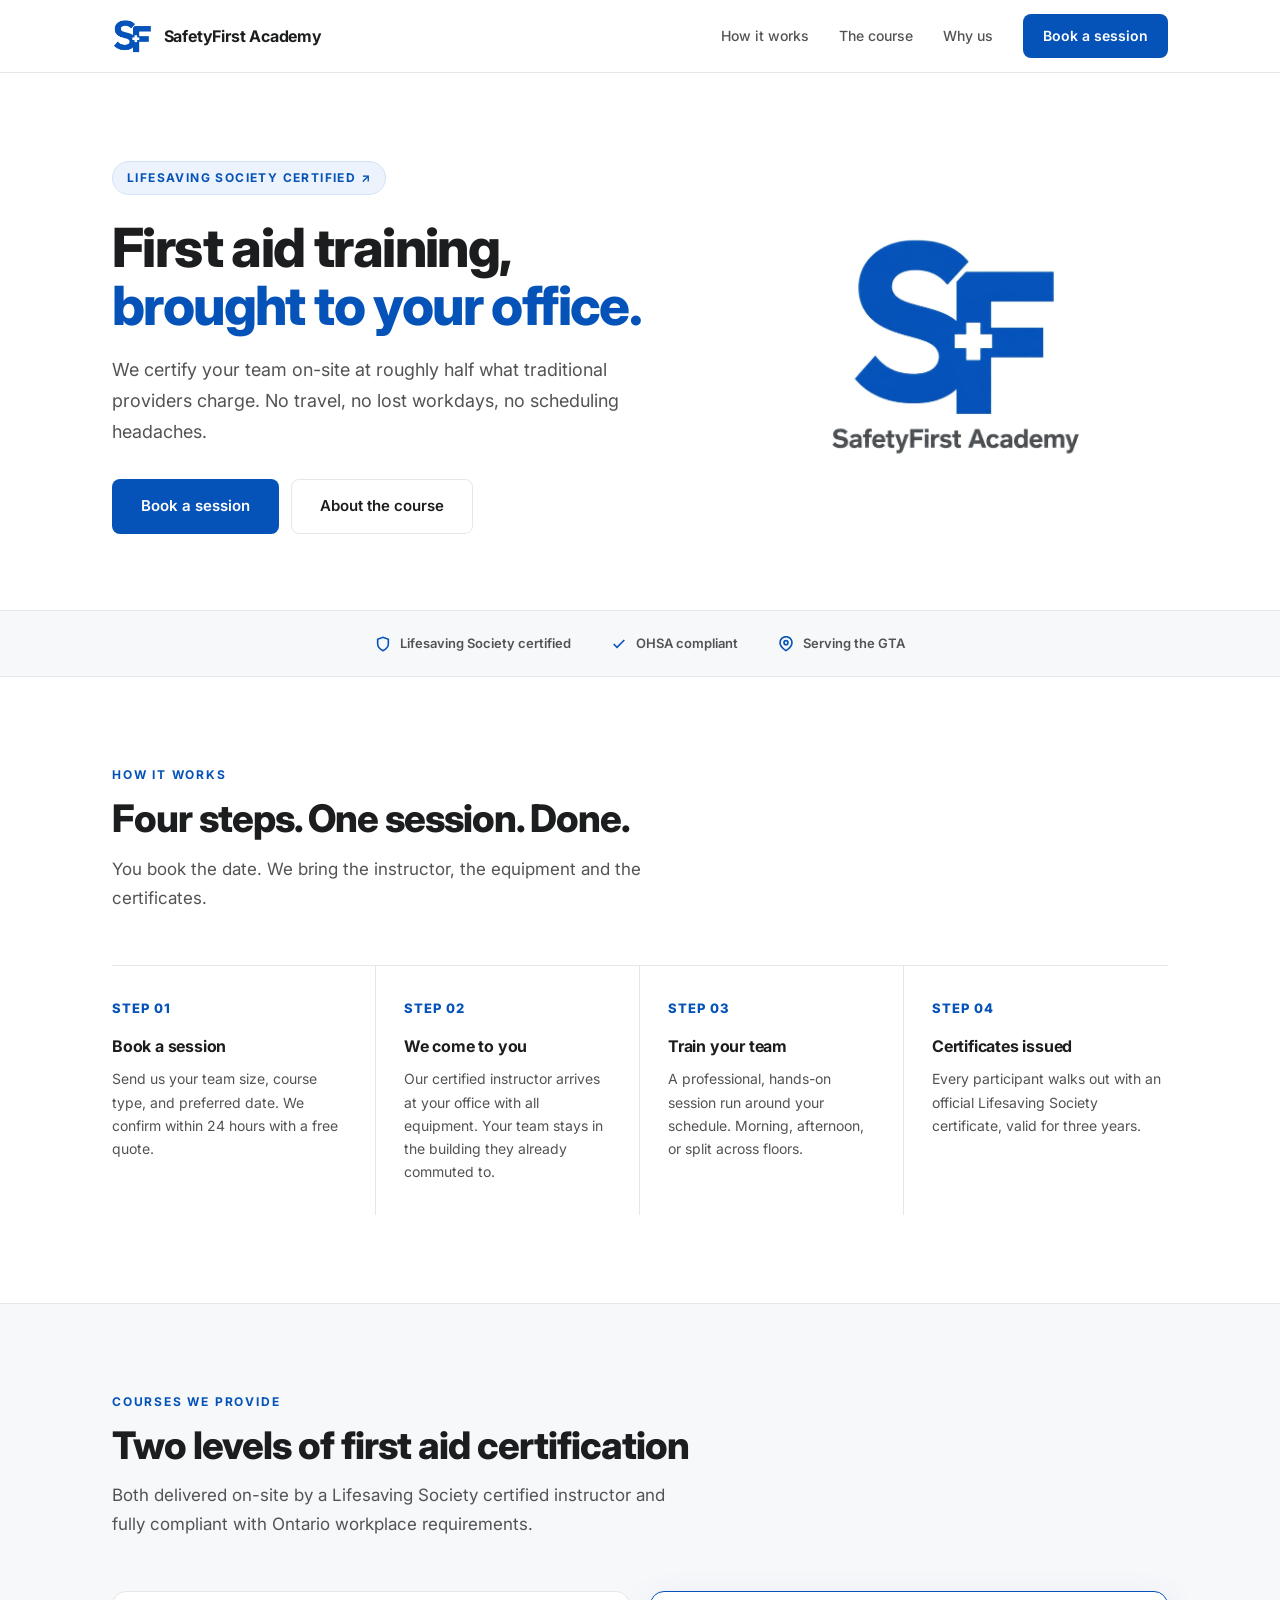
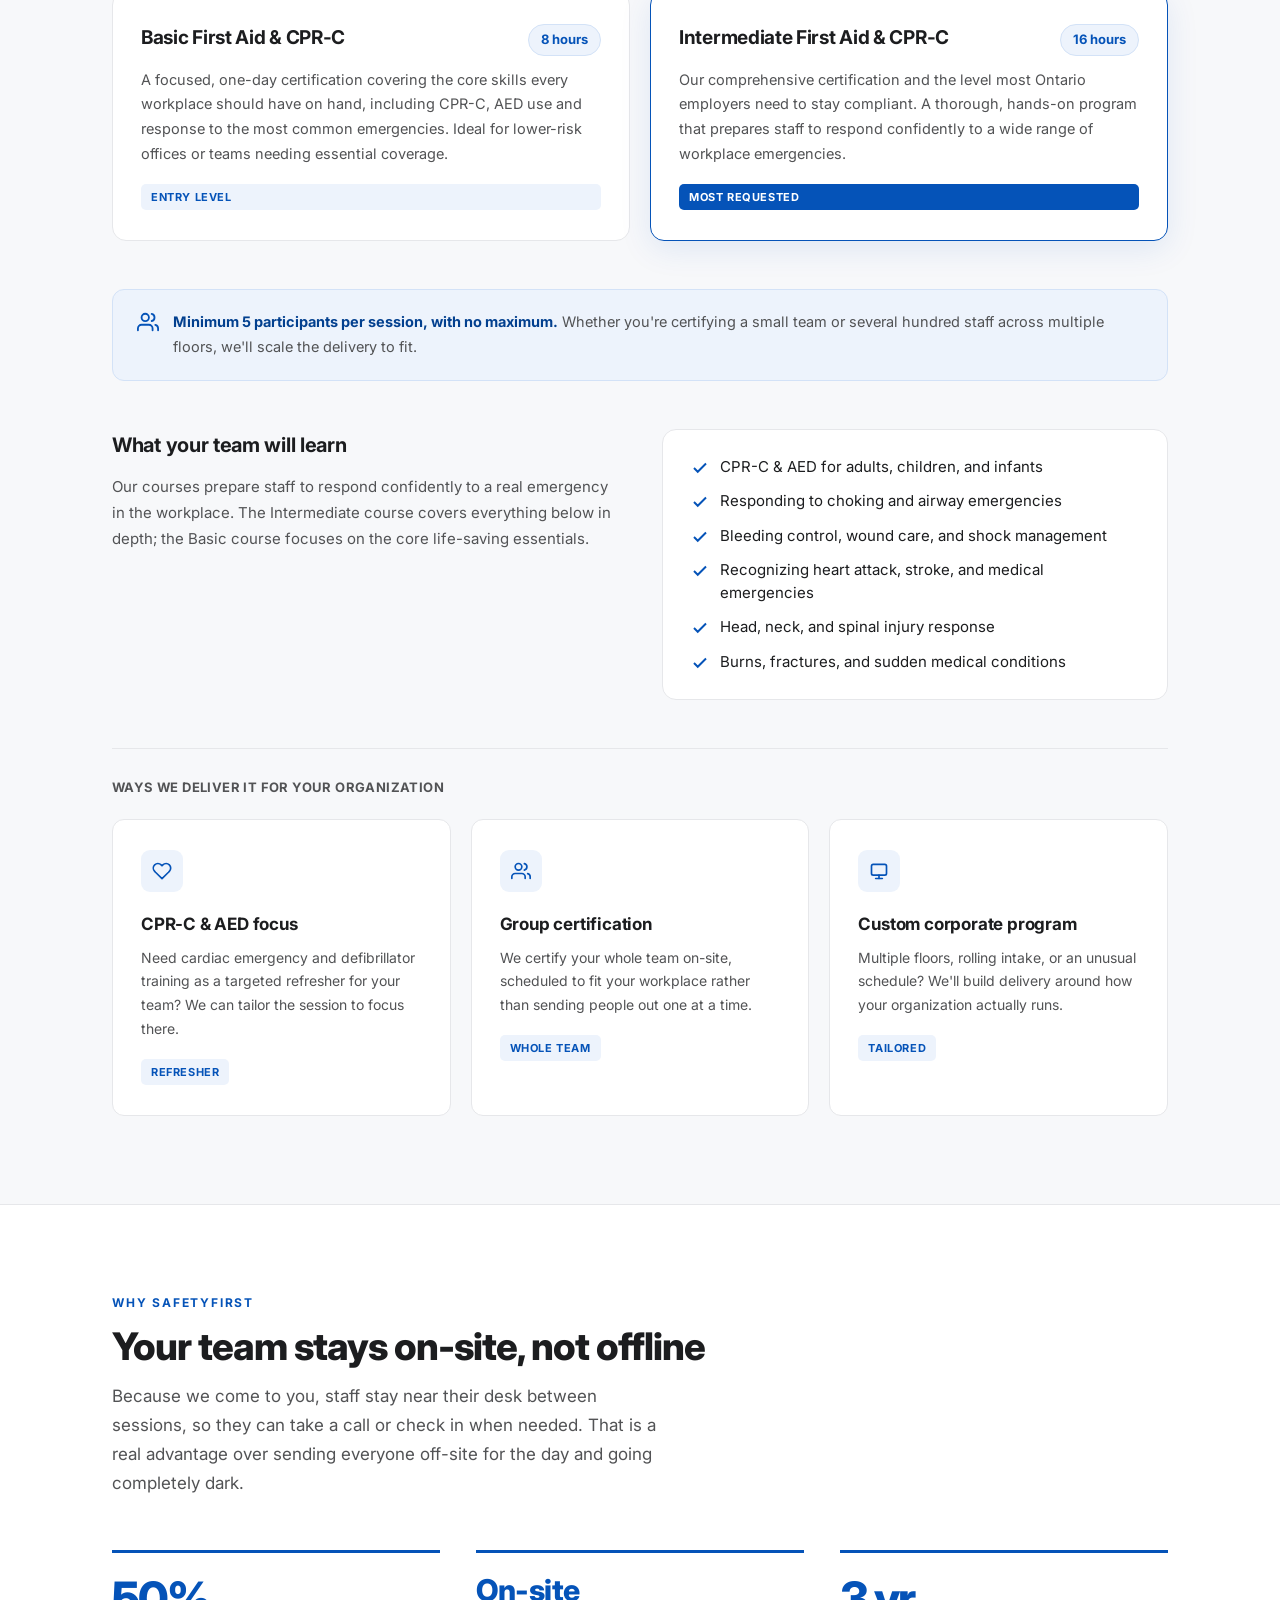
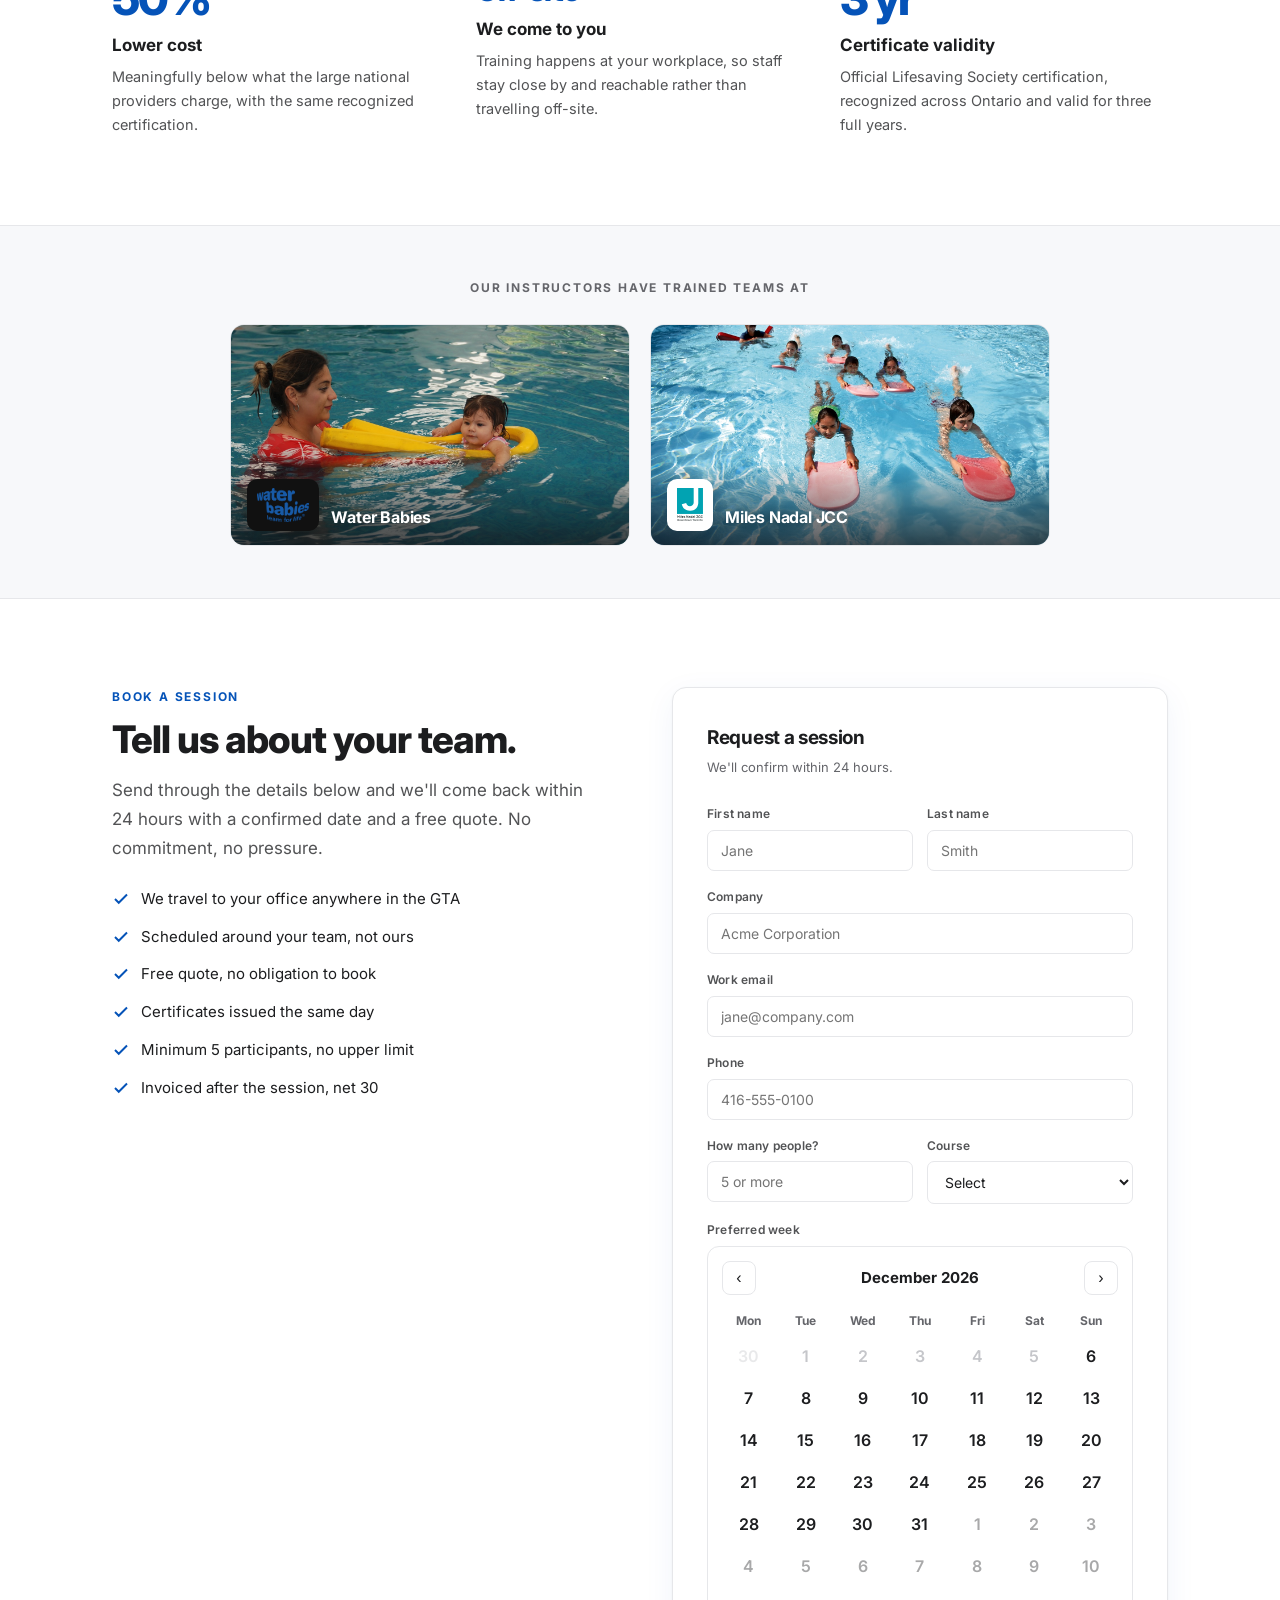
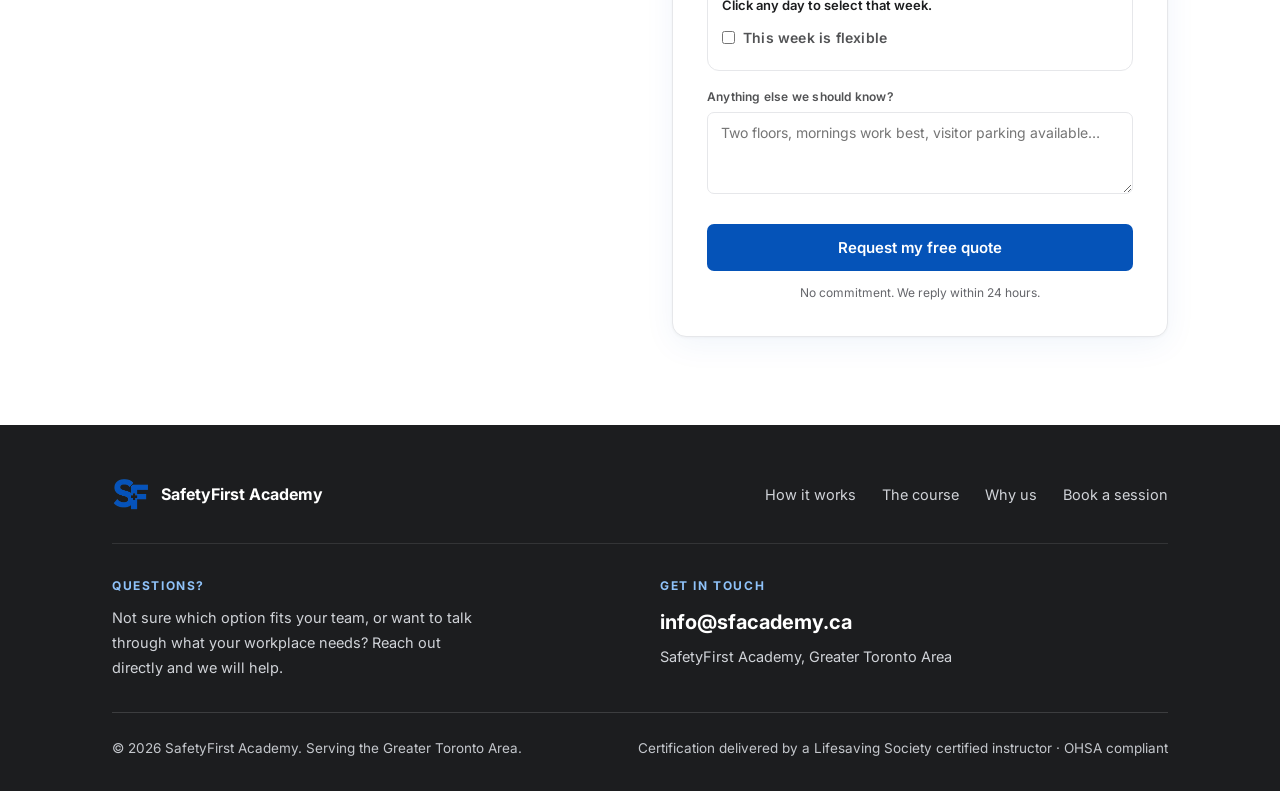
==== commit 540cdab1: "Point the Get in touch footer to info@sfacademy.ca." ====
--- a/index.html
+++ b/index.html
@@ -335,7 +335,7 @@
         </div>
         <div class="foot-contact-block">
           <div class="foot-contact-lbl">Get in touch</div>
-          <a class="foot-email" href="mailto:dylan@sfacademy.ca">dylan@sfacademy.ca</a>
+          <a class="foot-email" href="mailto:info@sfacademy.ca">info@sfacademy.ca</a>
           <p style="margin-top:6px">SafetyFirst Academy, Greater Toronto Area</p>
         </div>
       </div>
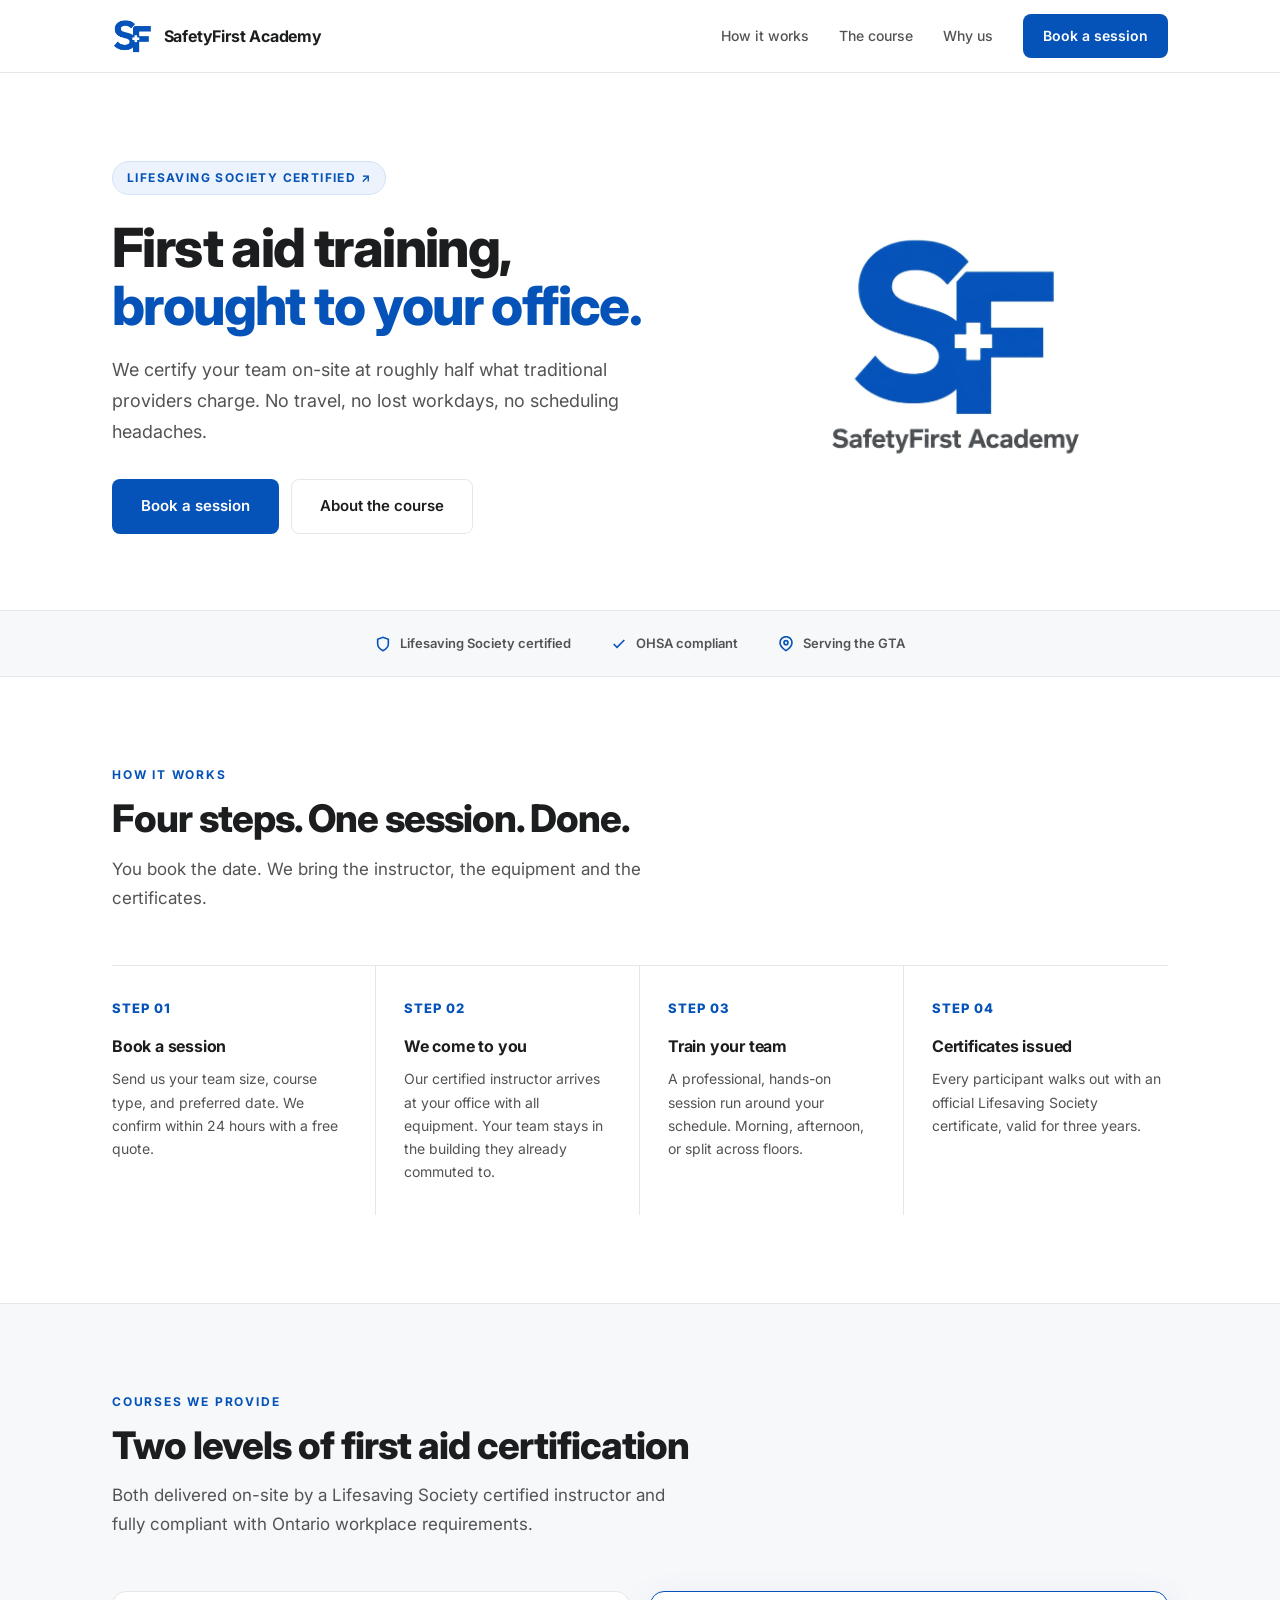
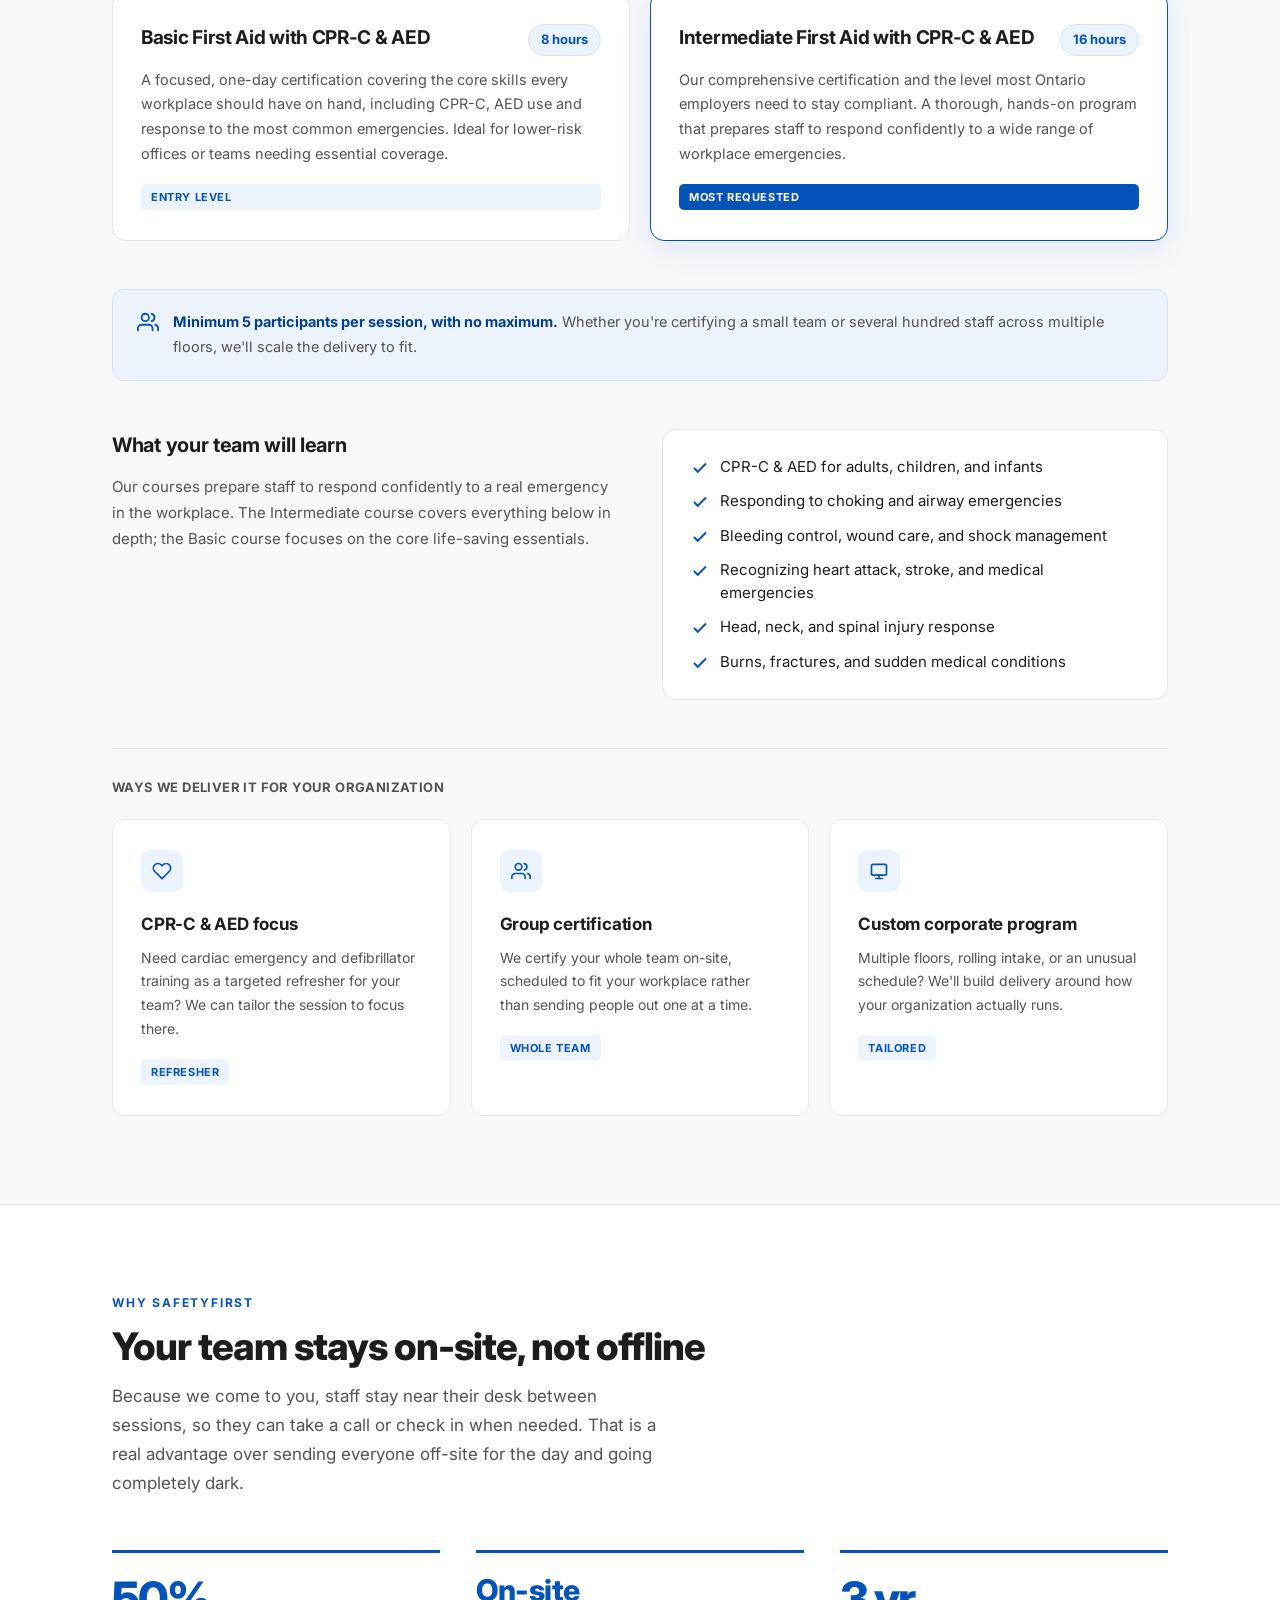
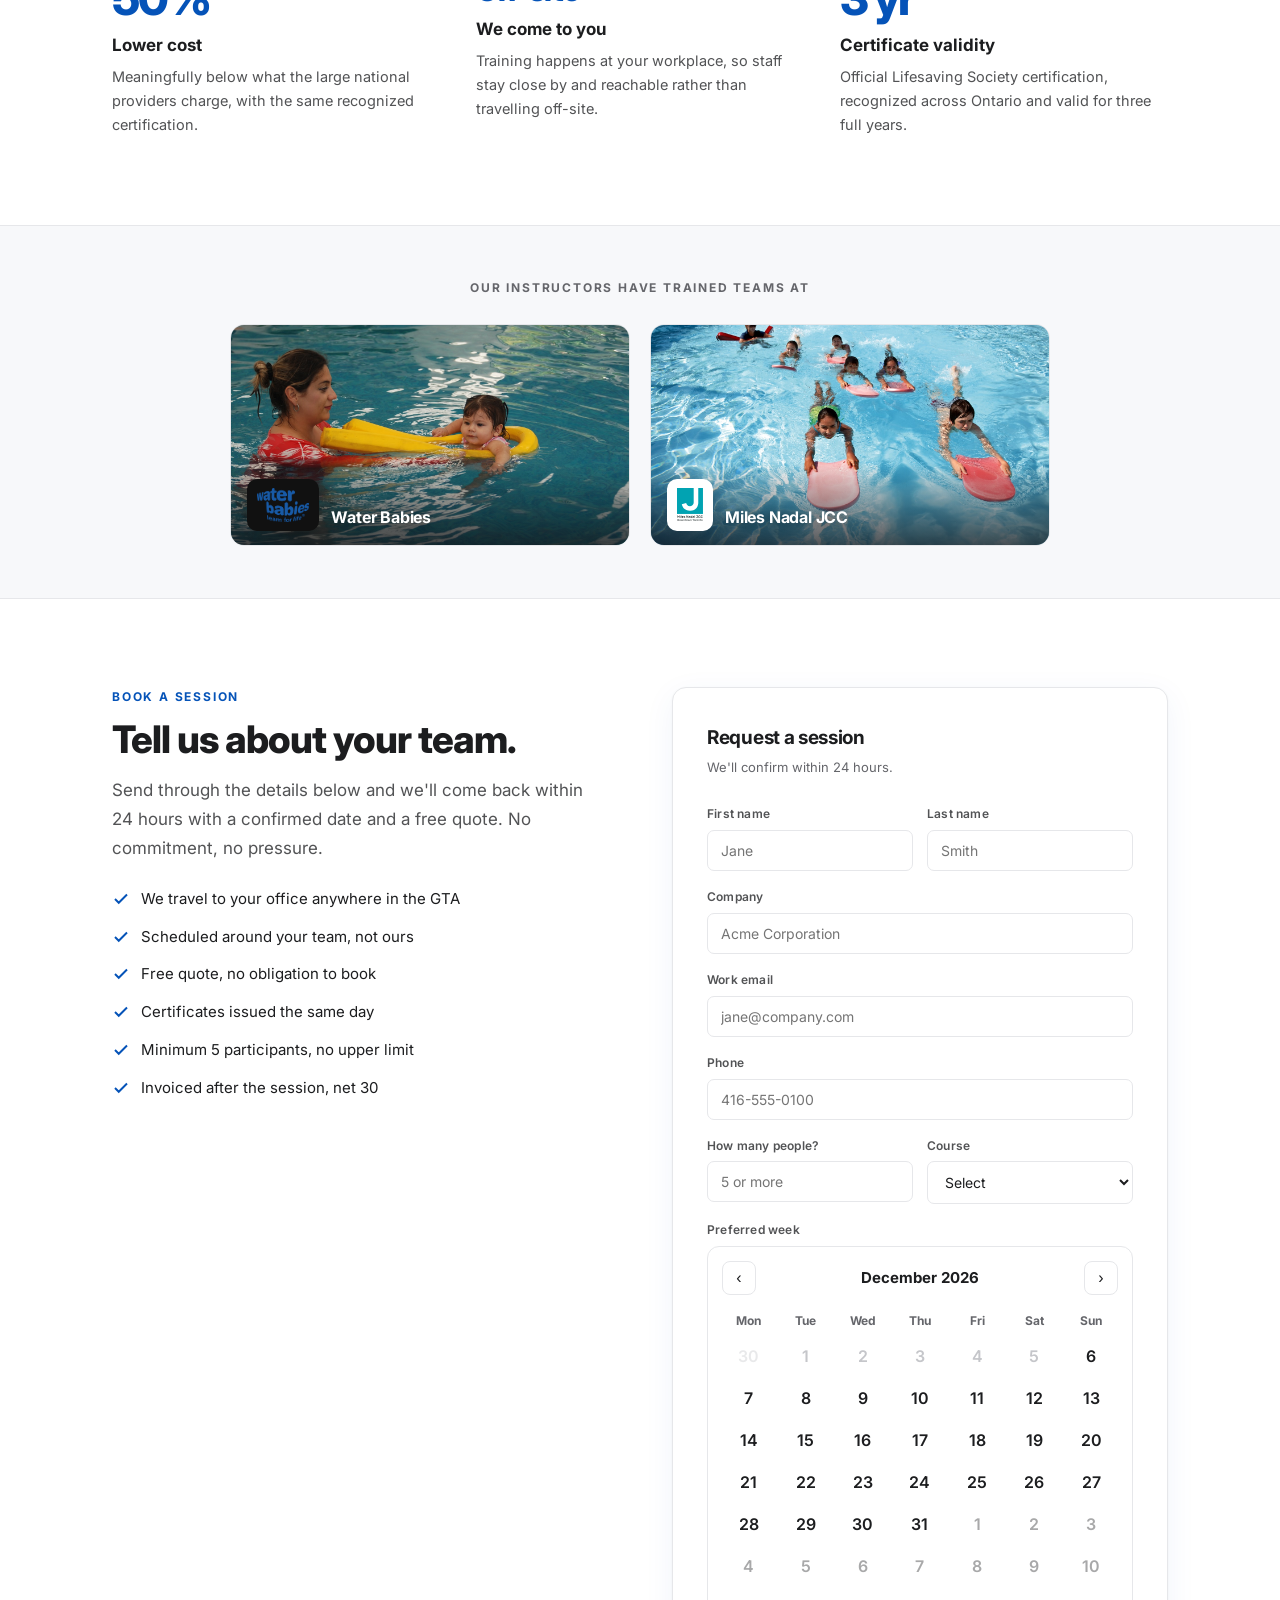
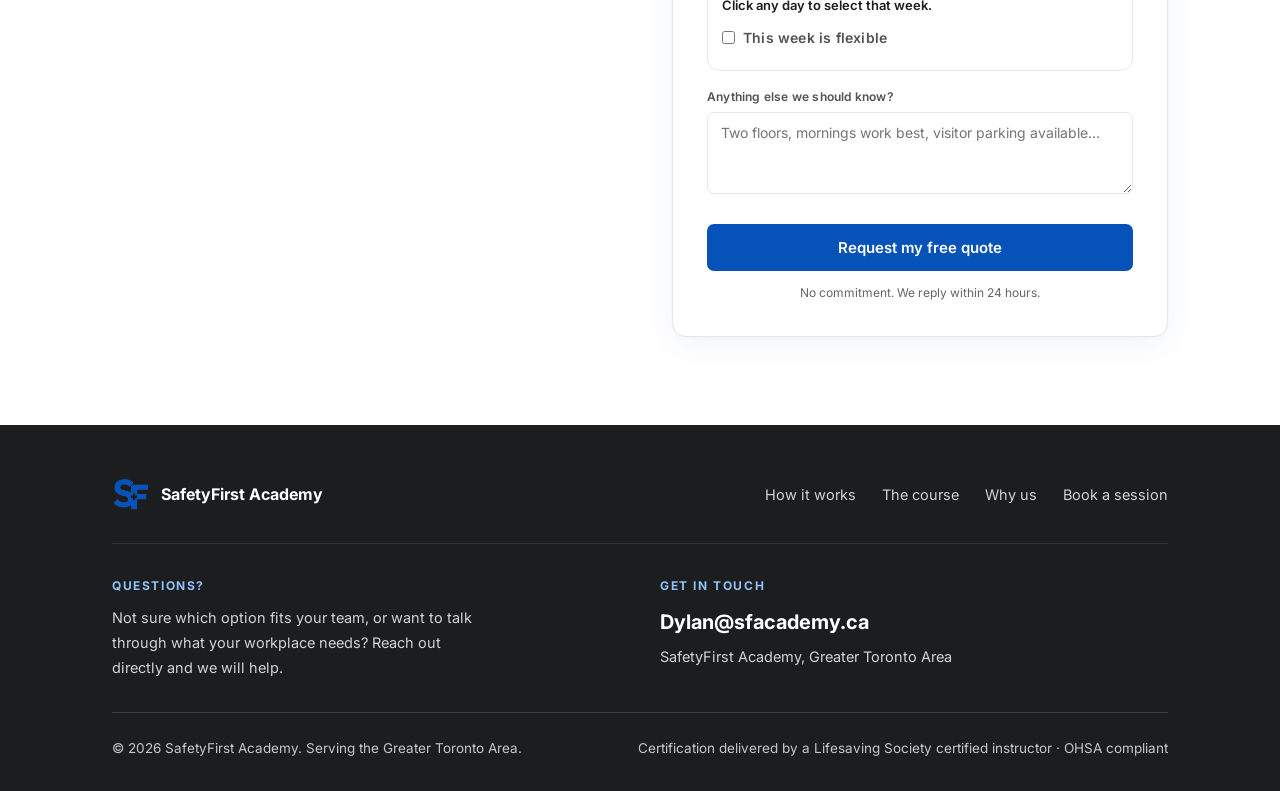
==== commit b9ca9cb4: "Update website text for first aid courses to include AED (6acf81f1652b4eebb6d17b10)" ====
--- a/index.html
+++ b/index.html
@@ -93,7 +93,7 @@
       <div class="course-cards">
         <div class="course-card">
           <div class="course-card-top">
-            <h3>Basic First Aid &amp; CPR-C</h3>
+            <h3>Basic First Aid with CPR-C &amp; AED</h3>
             <span class="hours">8 hours</span>
           </div>
           <p>A focused, one-day certification covering the core skills every workplace should have on hand, including CPR-C, AED use and response to the most common emergencies. Ideal for lower-risk offices or teams needing essential coverage.</p>
@@ -101,7 +101,7 @@
         </div>
         <div class="course-card course-card-feature">
           <div class="course-card-top">
-            <h3>Intermediate First Aid &amp; CPR-C</h3>
+            <h3>Intermediate First Aid with CPR-C &amp; AED</h3>
             <span class="hours">16 hours</span>
           </div>
           <p>Our comprehensive certification and the level most Ontario employers need to stay compliant. A thorough, hands-on program that prepares staff to respond confidently to a wide range of workplace emergencies.</p>
@@ -263,8 +263,8 @@
                 <label for="course">Course</label>
                 <select id="course" name="course" required>
                   <option value="">Select</option>
-                  <option>Basic First Aid &amp; CPR-C (8 hours)</option>
-                  <option>Intermediate First Aid &amp; CPR-C (16 hours)</option>
+                  <option>Basic First Aid with CPR-C &amp; AED (8 hours)</option>
+                  <option>Intermediate First Aid with CPR-C &amp; AED (16 hours)</option>
                   <option>Group recertification</option>
                   <option>Custom corporate program</option>
                   <option>Not sure, please advise</option>
@@ -335,7 +335,7 @@
         </div>
         <div class="foot-contact-block">
           <div class="foot-contact-lbl">Get in touch</div>
-          <a class="foot-email" href="mailto:info@sfacademy.ca">info@sfacademy.ca</a>
+          <a class="foot-email" href="mailto:Dylan@sfacademy.ca">Dylan@sfacademy.ca</a>
           <p style="margin-top:6px">SafetyFirst Academy, Greater Toronto Area</p>
         </div>
       </div>
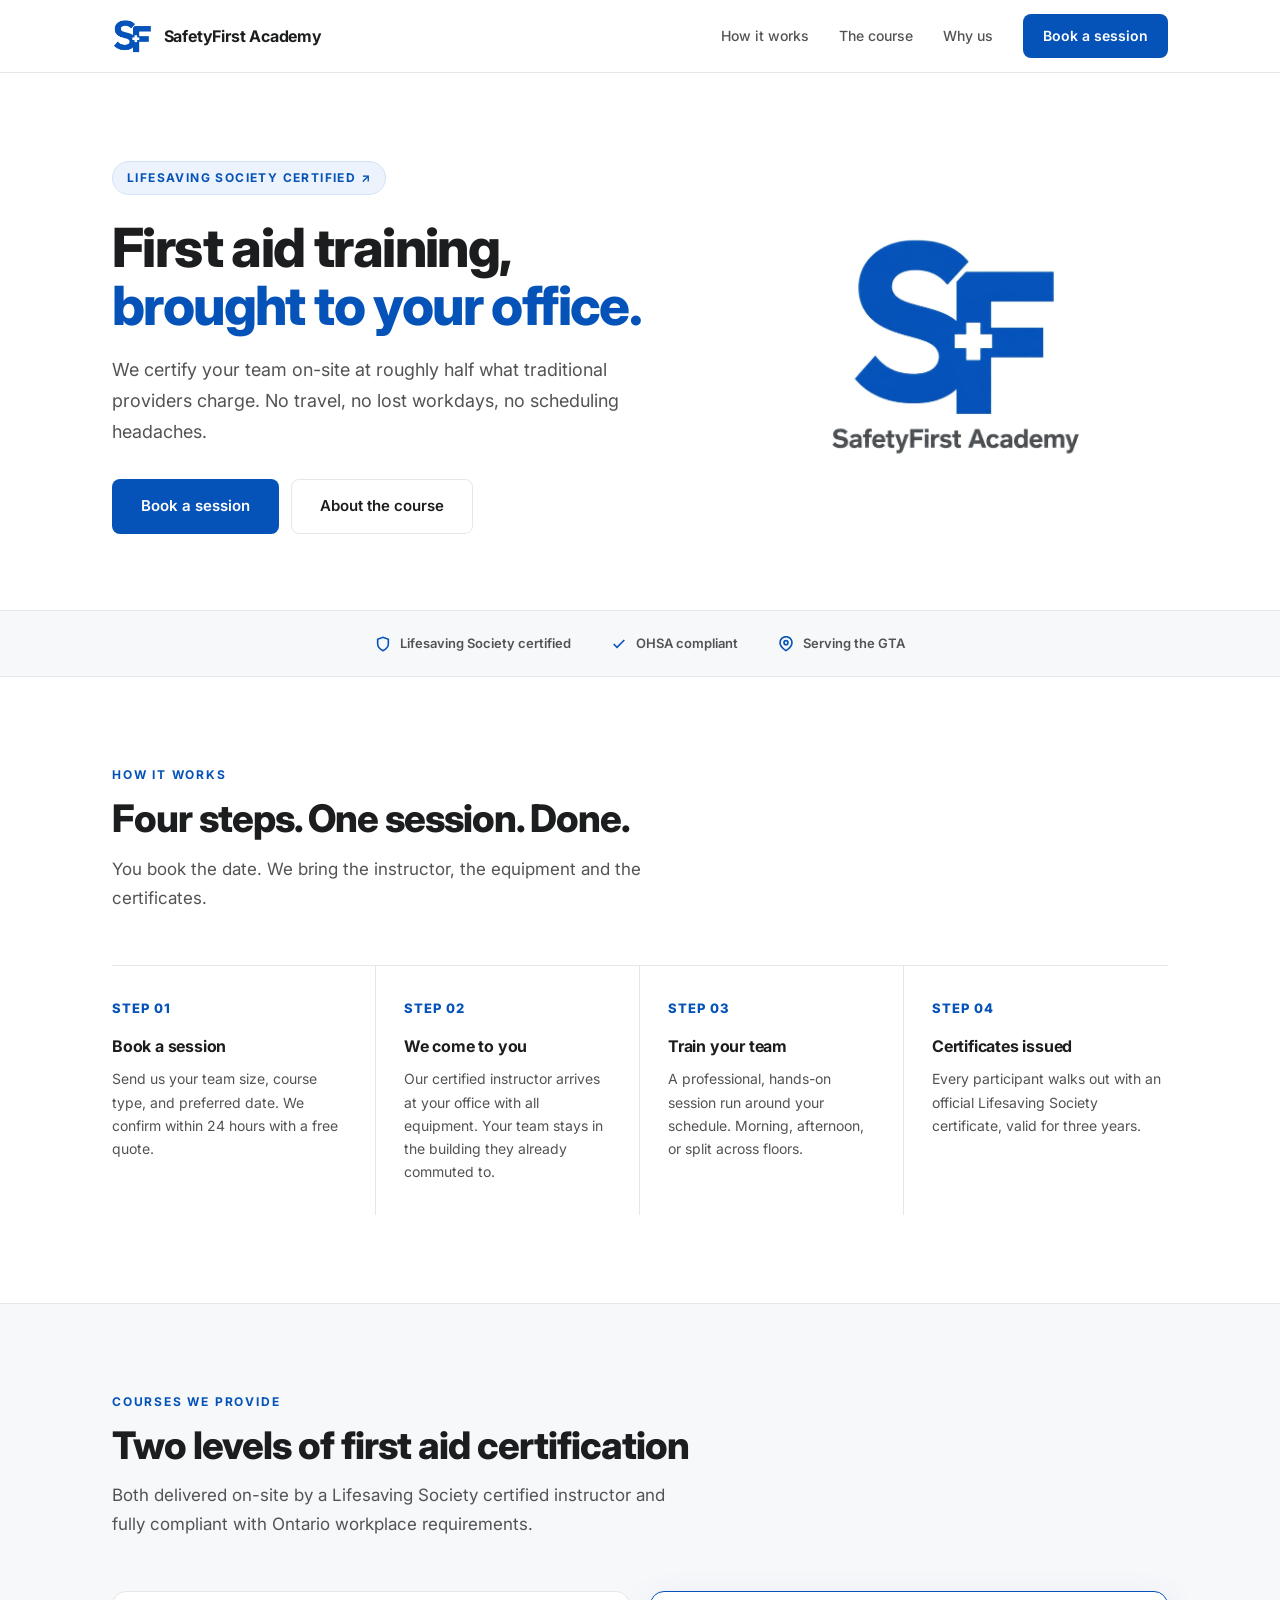
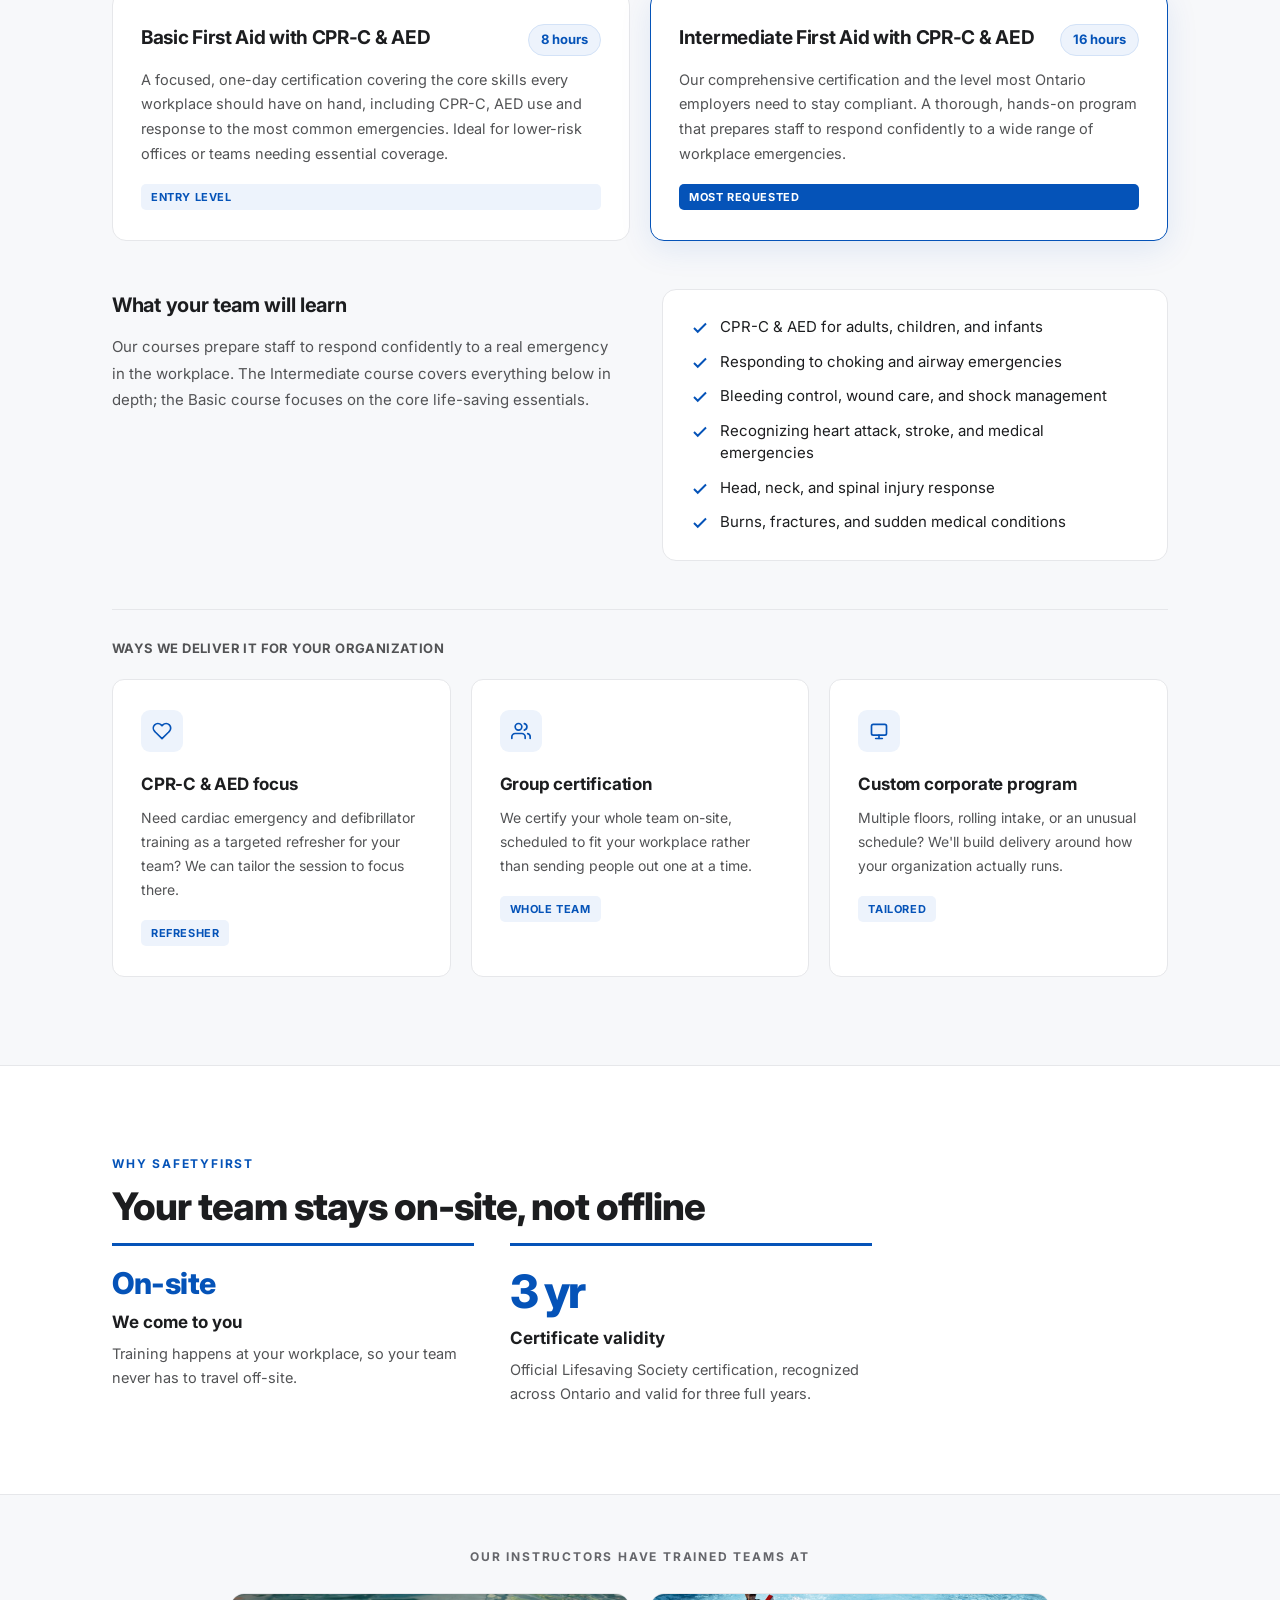
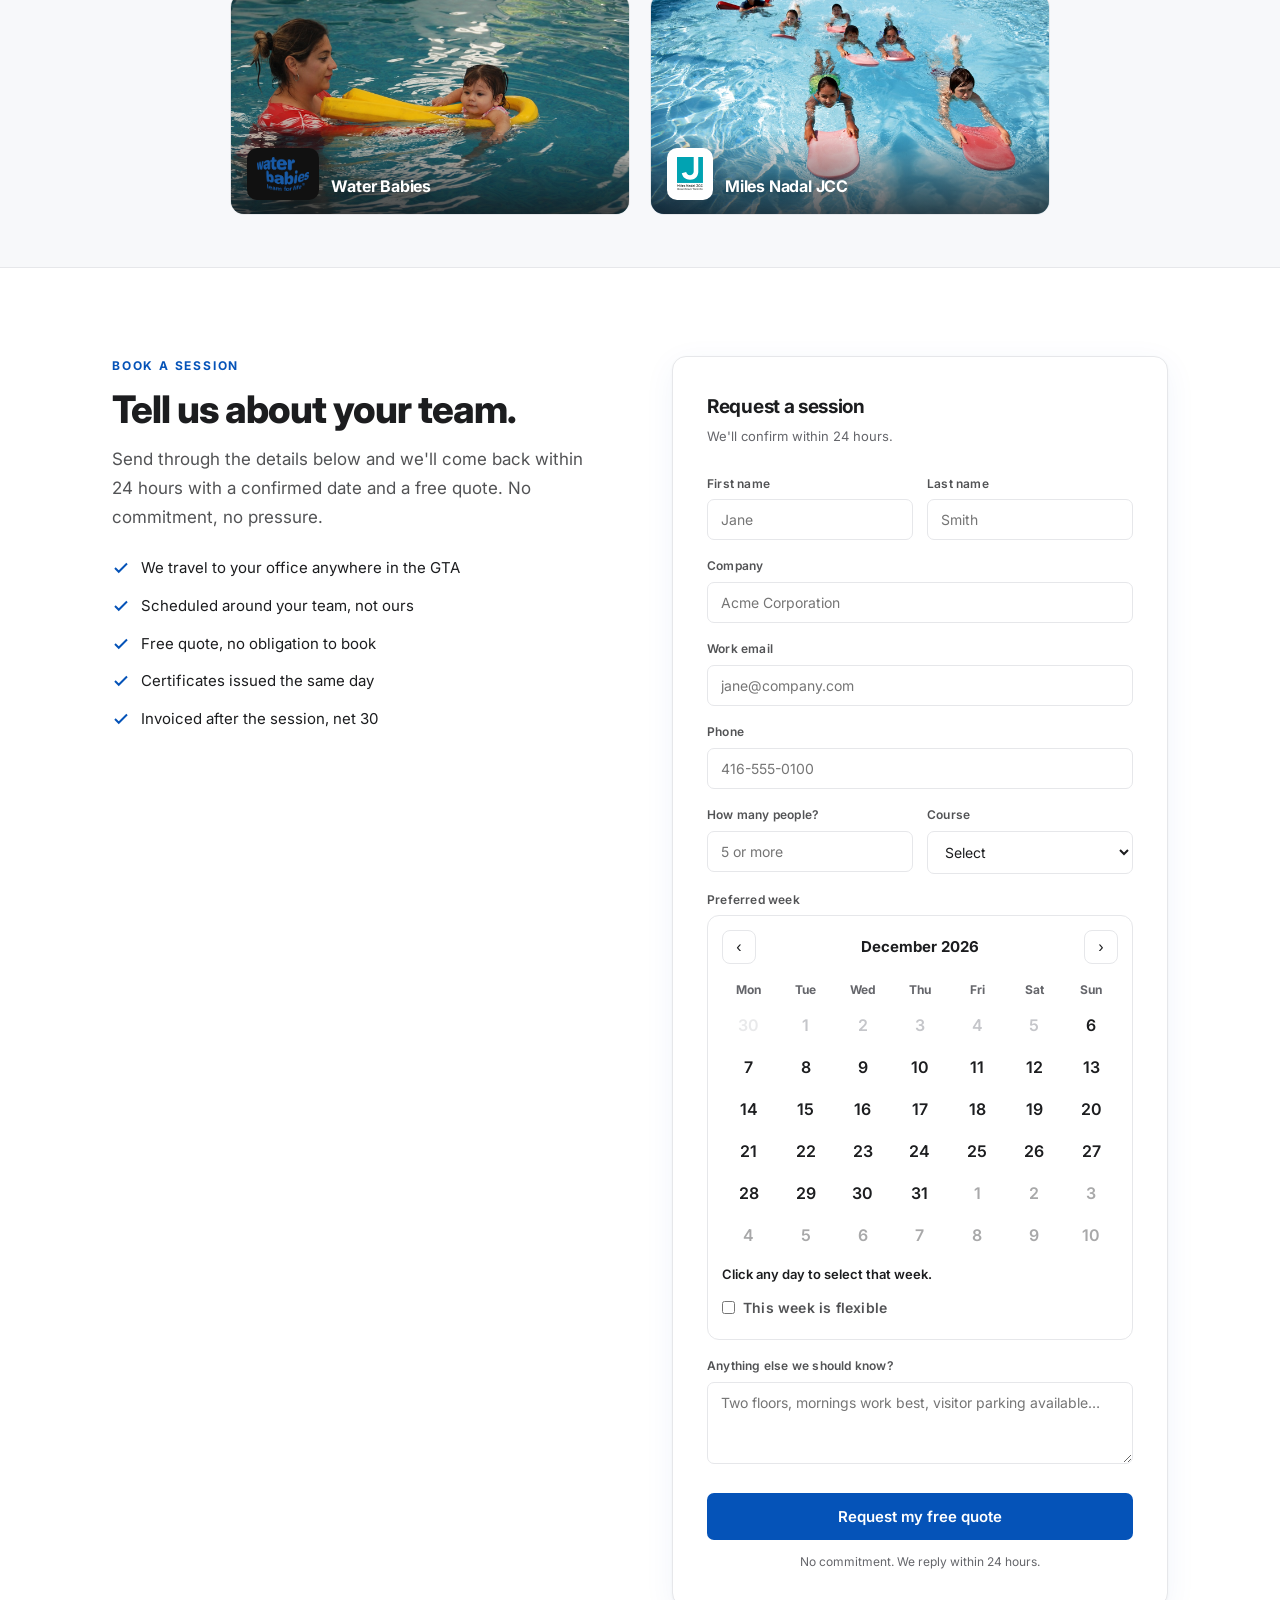
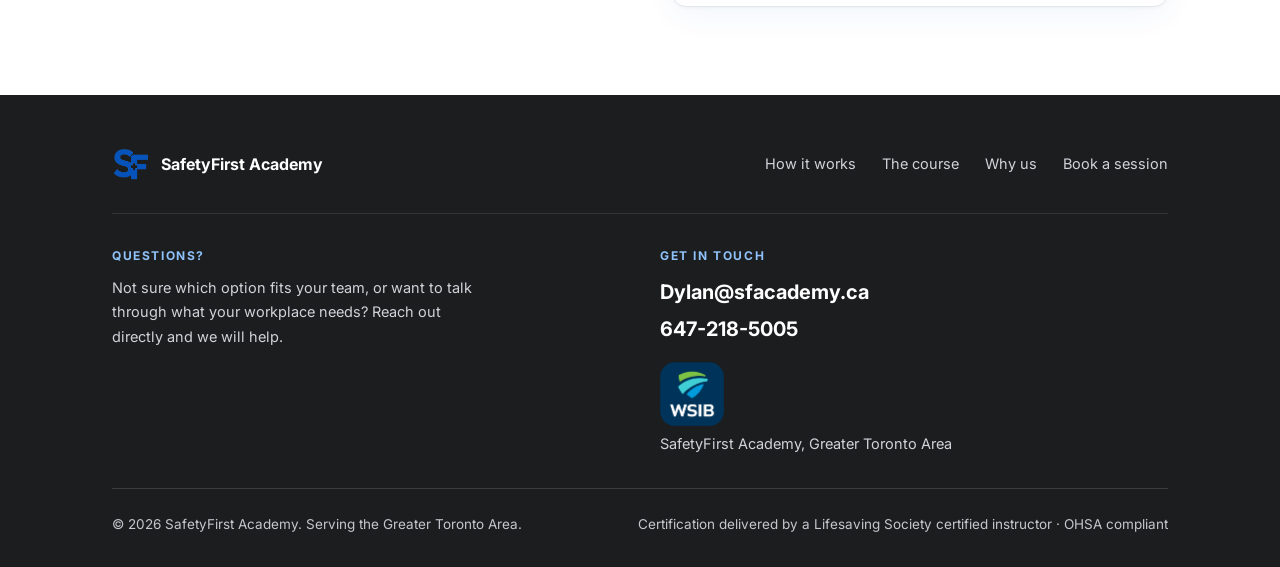
==== commit 1e1148bb: "Add phone number and WSIB logo to footer, remove cost claim and group size limits Co-Authored-By: Cl" ====
--- a/index.html
+++ b/index.html
@@ -109,11 +109,6 @@
         </div>
       </div>
 
-      <div class="group-note">
-        <svg viewBox="0 0 24 24"><path d="M17 21v-2a4 4 0 00-4-4H5a4 4 0 00-4 4v2"/><circle cx="9" cy="7" r="4"/><path d="M23 21v-2a4 4 0 00-3-3.9"/><path d="M16 3.1a4 4 0 010 7.8"/></svg>
-        <span><strong>Minimum 5 participants per session, with no maximum.</strong> Whether you're certifying a small team or several hundred staff across multiple floors, we'll scale the delivery to fit.</span>
-      </div>
-
       <div class="course-lead">
         <div class="course-lead-text">
           <h3>What your team will learn</h3>
@@ -157,17 +152,11 @@
     <div class="wrap">
       <div class="lbl">Why SafetyFirst</div>
       <h2>Your team stays on-site, not offline</h2>
-      <p class="sub">Because we come to you, staff stay near their desk between sessions, so they can take a call or check in when needed. That is a real advantage over sending everyone off-site for the day and going completely dark.</p>
-      <div class="why-grid why-grid-3">
-        <div class="why-item">
-          <div class="why-num">50%</div>
-          <h3>Lower cost</h3>
-          <p>Meaningfully below what the large national providers charge, with the same recognized certification.</p>
-        </div>
+      <div class="why-grid why-grid-3 why-grid-2">
         <div class="why-item">
           <div class="why-num txt">On-site</div>
           <h3>We come to you</h3>
-          <p>Training happens at your workplace, so staff stay close by and reachable rather than travelling off-site.</p>
+          <p>Training happens at your workplace, so your team never has to travel off-site.</p>
         </div>
         <div class="why-item">
           <div class="why-num">3 yr</div>
@@ -212,7 +201,6 @@
             <li><svg viewBox="0 0 24 24"><path d="M20 6L9 17l-5-5"/></svg>Scheduled around your team, not ours</li>
             <li><svg viewBox="0 0 24 24"><path d="M20 6L9 17l-5-5"/></svg>Free quote, no obligation to book</li>
             <li><svg viewBox="0 0 24 24"><path d="M20 6L9 17l-5-5"/></svg>Certificates issued the same day</li>
-            <li><svg viewBox="0 0 24 24"><path d="M20 6L9 17l-5-5"/></svg>Minimum 5 participants, no upper limit</li>
             <li><svg viewBox="0 0 24 24"><path d="M20 6L9 17l-5-5"/></svg>Invoiced after the session, net 30</li>
           </ul>
         </div>
@@ -336,6 +324,8 @@
         <div class="foot-contact-block">
           <div class="foot-contact-lbl">Get in touch</div>
           <a class="foot-email" href="mailto:Dylan@sfacademy.ca">Dylan@sfacademy.ca</a>
+          <a class="foot-email foot-phone" href="tel:+16472185005">647-218-5005</a>
+          <img class="foot-wsib" src="assets/wsib-logo.png" alt="WSIB">
           <p style="margin-top:6px">SafetyFirst Academy, Greater Toronto Area</p>
         </div>
       </div>
--- a/css/styles.css
+++ b/css/styles.css
@@ -252,6 +252,7 @@
 
   /* WHY 3-up */
   .why-grid-3{grid-template-columns:repeat(3,1fr)}
+  .why-grid-2{grid-template-columns:repeat(2,1fr);max-width:760px}
   .why-grid-3 .why-num{font-size:46px;letter-spacing:-2px;line-height:1}
   .why-grid-3 .why-num.txt{font-size:30px;letter-spacing:-.5px}
   .why-grid-3 .why-item{border-top-width:3px;padding-top:22px}
@@ -268,6 +269,8 @@
   .foot-contact-block p{font-size:14.5px;color:#D0D3D8;line-height:1.7;max-width:360px}
   .foot-email{font-size:20px;font-weight:700;color:#fff;text-decoration:none;transition:color .18s}
   .foot-email:hover{color:#8FC2F9}
+  .foot-phone{display:block;margin-top:4px}
+  .foot-wsib{display:block;width:64px;height:64px;margin-top:16px;border-radius:12px}
   .foot-fine{padding-top:20px;font-size:12.5px;color:#B8BBC1;line-height:1.75;max-width:960px}
 
   /* RESPONSIVE */
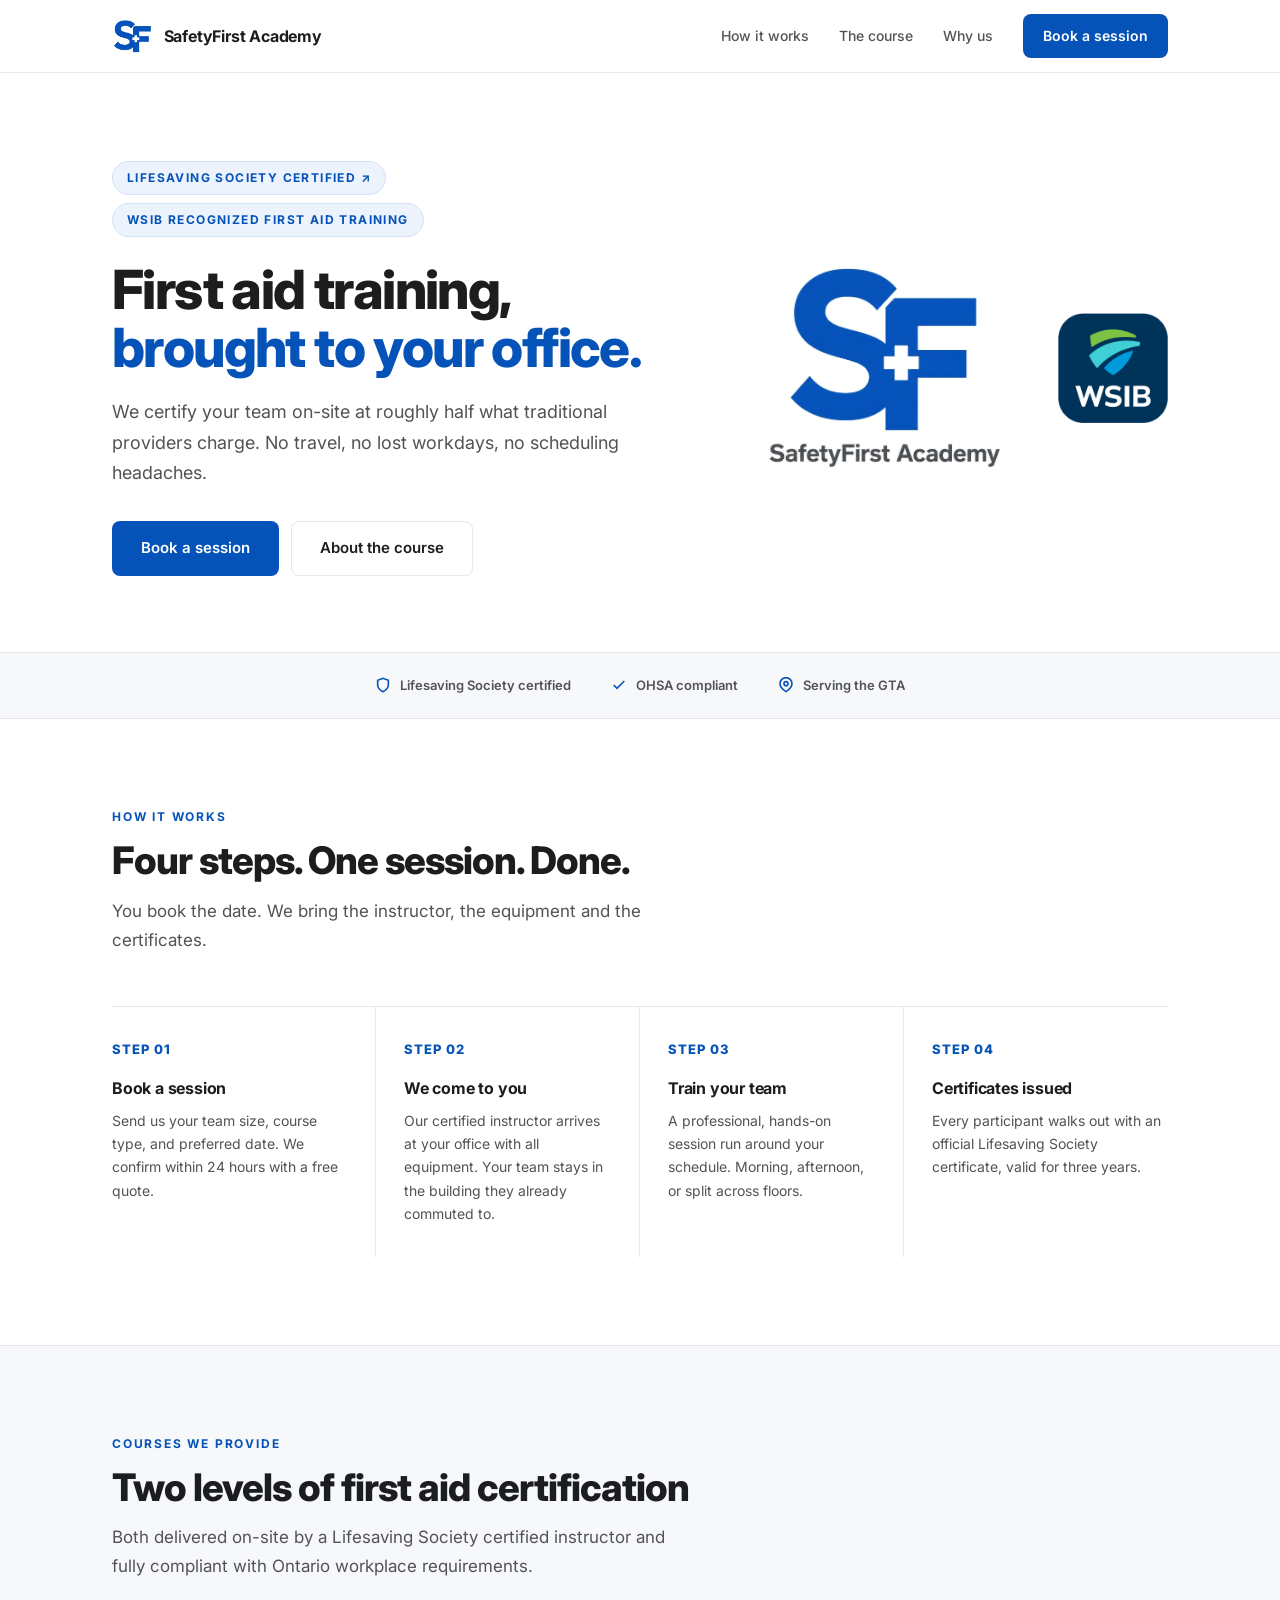
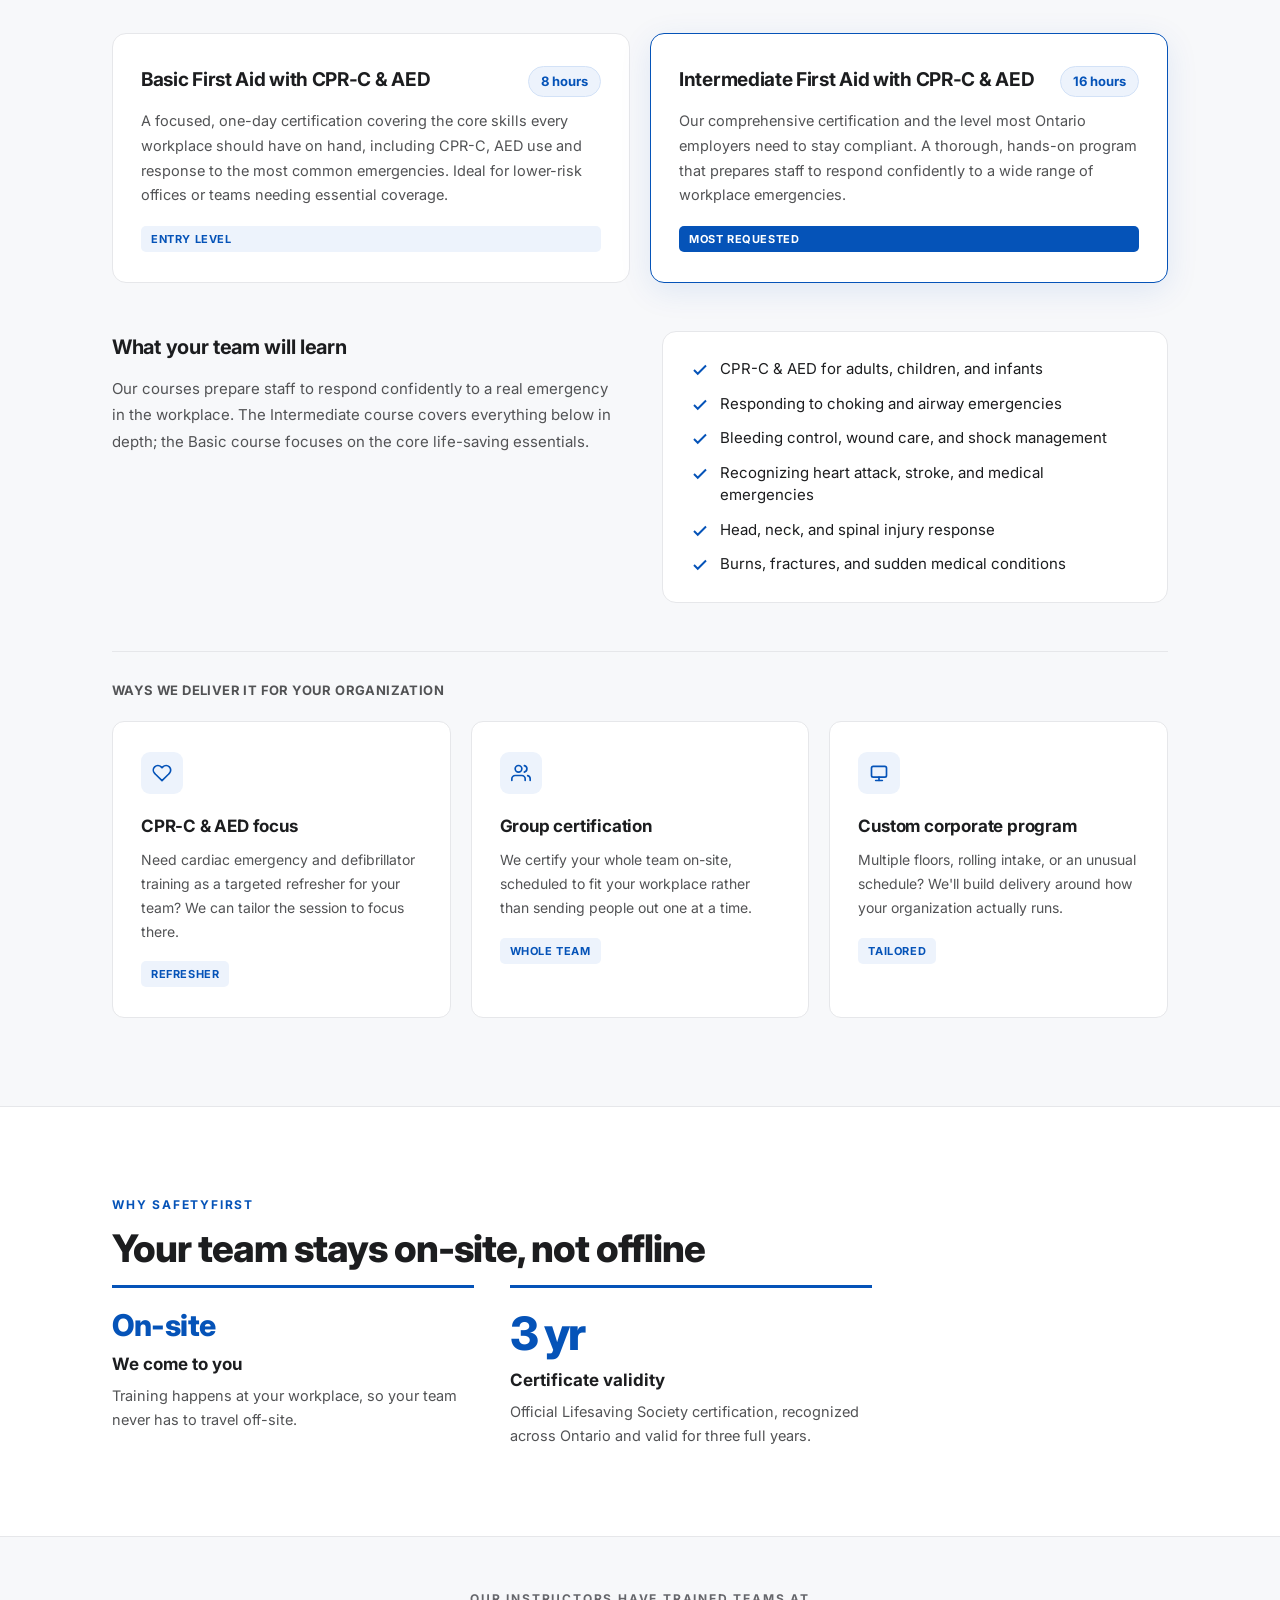
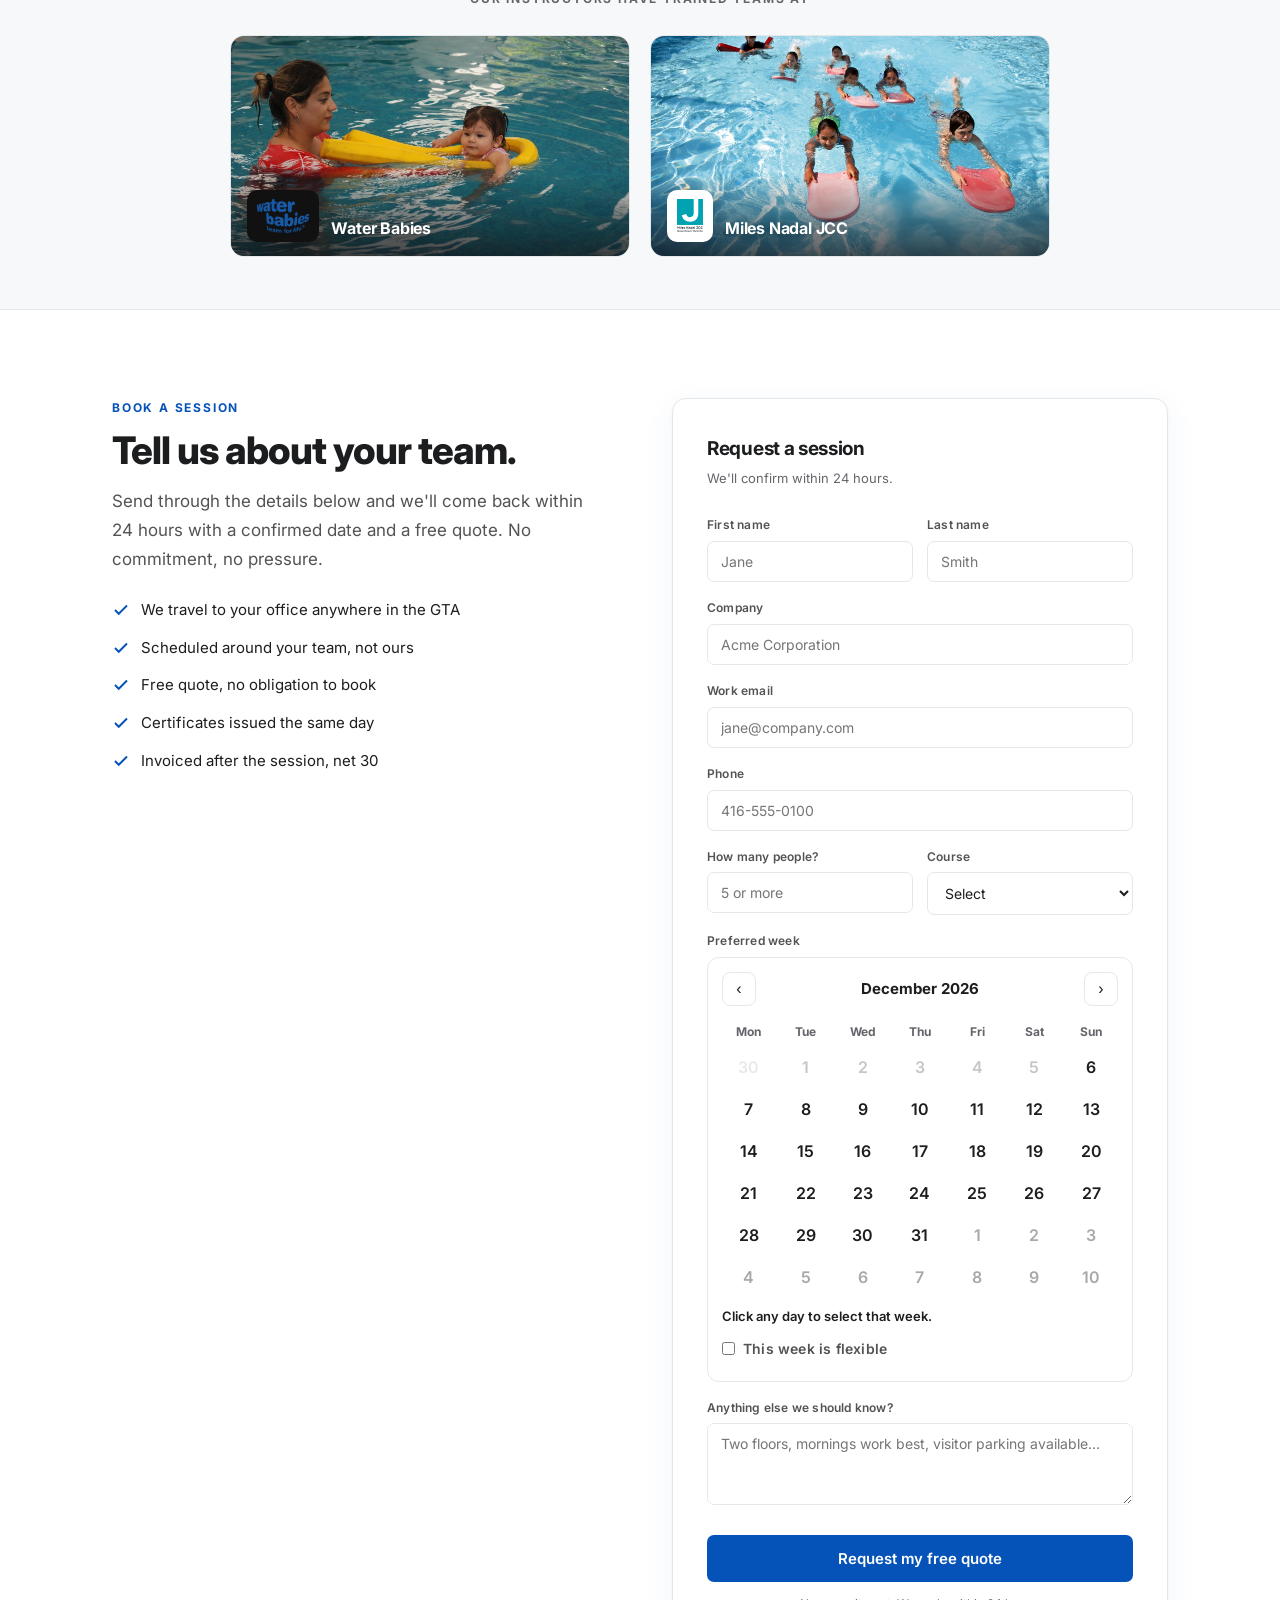
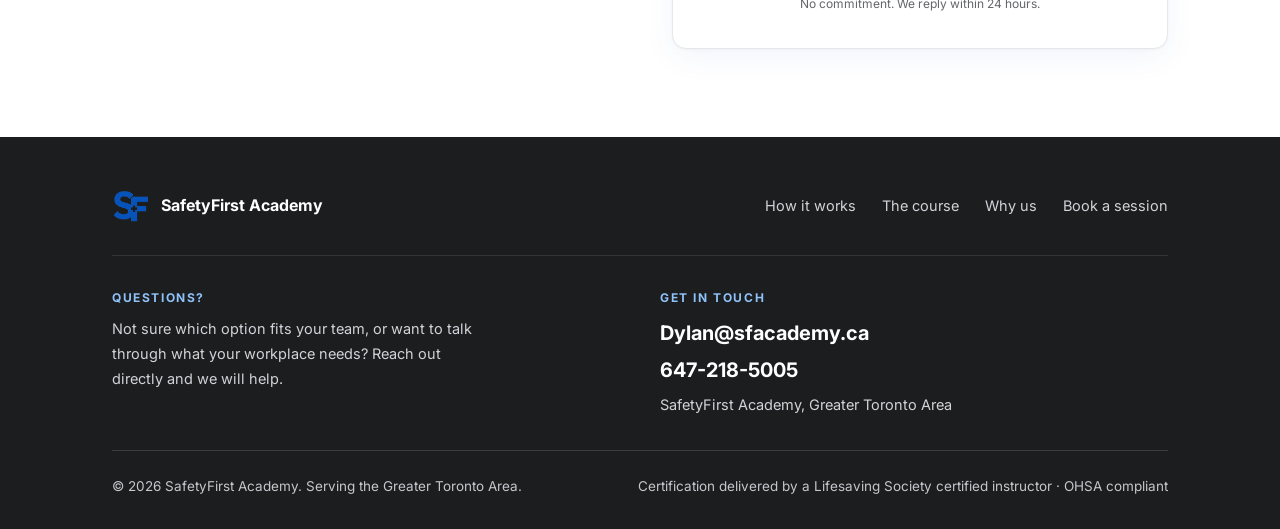
==== commit 266552f1: "Move WSIB badge next to the main logo and add WSIB recognized line Co-Authored-By: Claude Opus 5.5 <" ====
--- a/index.html
+++ b/index.html
@@ -31,7 +31,10 @@
     <div class="wrap">
       <div class="hero-grid">
         <div>
-          <a href="https://www.lifesavingsociety.com/" target="_blank" rel="noopener" class="eyebrow" style="text-decoration:none">Lifesaving Society Certified ↗</a>
+          <div class="eyebrows">
+            <a href="https://www.lifesavingsociety.com/" target="_blank" rel="noopener" class="eyebrow" style="text-decoration:none">Lifesaving Society Certified ↗</a>
+            <span class="eyebrow">WSIB recognized First Aid Training</span>
+          </div>
           <h1>First aid training,<br><em>brought to your office.</em></h1>
           <p class="lede">We certify your team on-site at roughly half what traditional providers charge. No travel, no lost workdays, no scheduling headaches.</p>
           <div class="hero-btns">
@@ -41,6 +44,7 @@
         </div>
         <div class="hero-mark">
           <img src="assets/logo.png" alt="SafetyFirst Academy logo">
+          <img class="hero-wsib" src="assets/wsib-logo.png" alt="WSIB">
         </div>
       </div>
     </div>
@@ -325,7 +329,6 @@
           <div class="foot-contact-lbl">Get in touch</div>
           <a class="foot-email" href="mailto:Dylan@sfacademy.ca">Dylan@sfacademy.ca</a>
           <a class="foot-email foot-phone" href="tel:+16472185005">647-218-5005</a>
-          <img class="foot-wsib" src="assets/wsib-logo.png" alt="WSIB">
           <p style="margin-top:6px">SafetyFirst Academy, Greater Toronto Area</p>
         </div>
       </div>
--- a/css/styles.css
+++ b/css/styles.css
@@ -74,7 +74,11 @@
   .btn-solid:hover{background:var(--blue-deep)}
   .btn-ghost{background:#fff;color:var(--ink);border-color:var(--line)}
   .btn-ghost:hover{border-color:var(--blue);color:var(--blue)}
-  .hero-mark{display:flex;justify-content:center;align-items:center}
+  .hero-mark{display:flex;justify-content:center;align-items:center;gap:32px}
+  .hero-mark img{min-width:0}
+  .hero-mark img.hero-wsib{width:110px;max-width:none;flex-shrink:0;border-radius:20px}
+  .eyebrows{display:flex;flex-direction:column;align-items:flex-start;gap:8px;margin-bottom:24px}
+  .eyebrows .eyebrow{margin-bottom:0}
   .hero-mark img{width:100%;max-width:300px;height:auto}
 
   /* STRIP */
@@ -270,7 +274,6 @@
   .foot-email{font-size:20px;font-weight:700;color:#fff;text-decoration:none;transition:color .18s}
   .foot-email:hover{color:#8FC2F9}
   .foot-phone{display:block;margin-top:4px}
-  .foot-wsib{display:block;width:64px;height:64px;margin-top:16px;border-radius:12px}
   .foot-fine{padding-top:20px;font-size:12.5px;color:#B8BBC1;line-height:1.75;max-width:960px}
 
   /* RESPONSIVE */
@@ -278,6 +281,8 @@
     .hero-grid{grid-template-columns:1fr;gap:40px}
     .hero-mark{order:-1;justify-content:flex-start}
     .hero-mark img{max-width:180px}
+    .hero-mark{gap:20px}
+    .hero-mark img.hero-wsib{width:72px;border-radius:14px}
     .steps{grid-template-columns:1fr 1fr}
     .step{border-right:none;border-bottom:1px solid var(--line);padding:26px 0!important}
     .step:nth-child(odd){padding-right:24px!important}
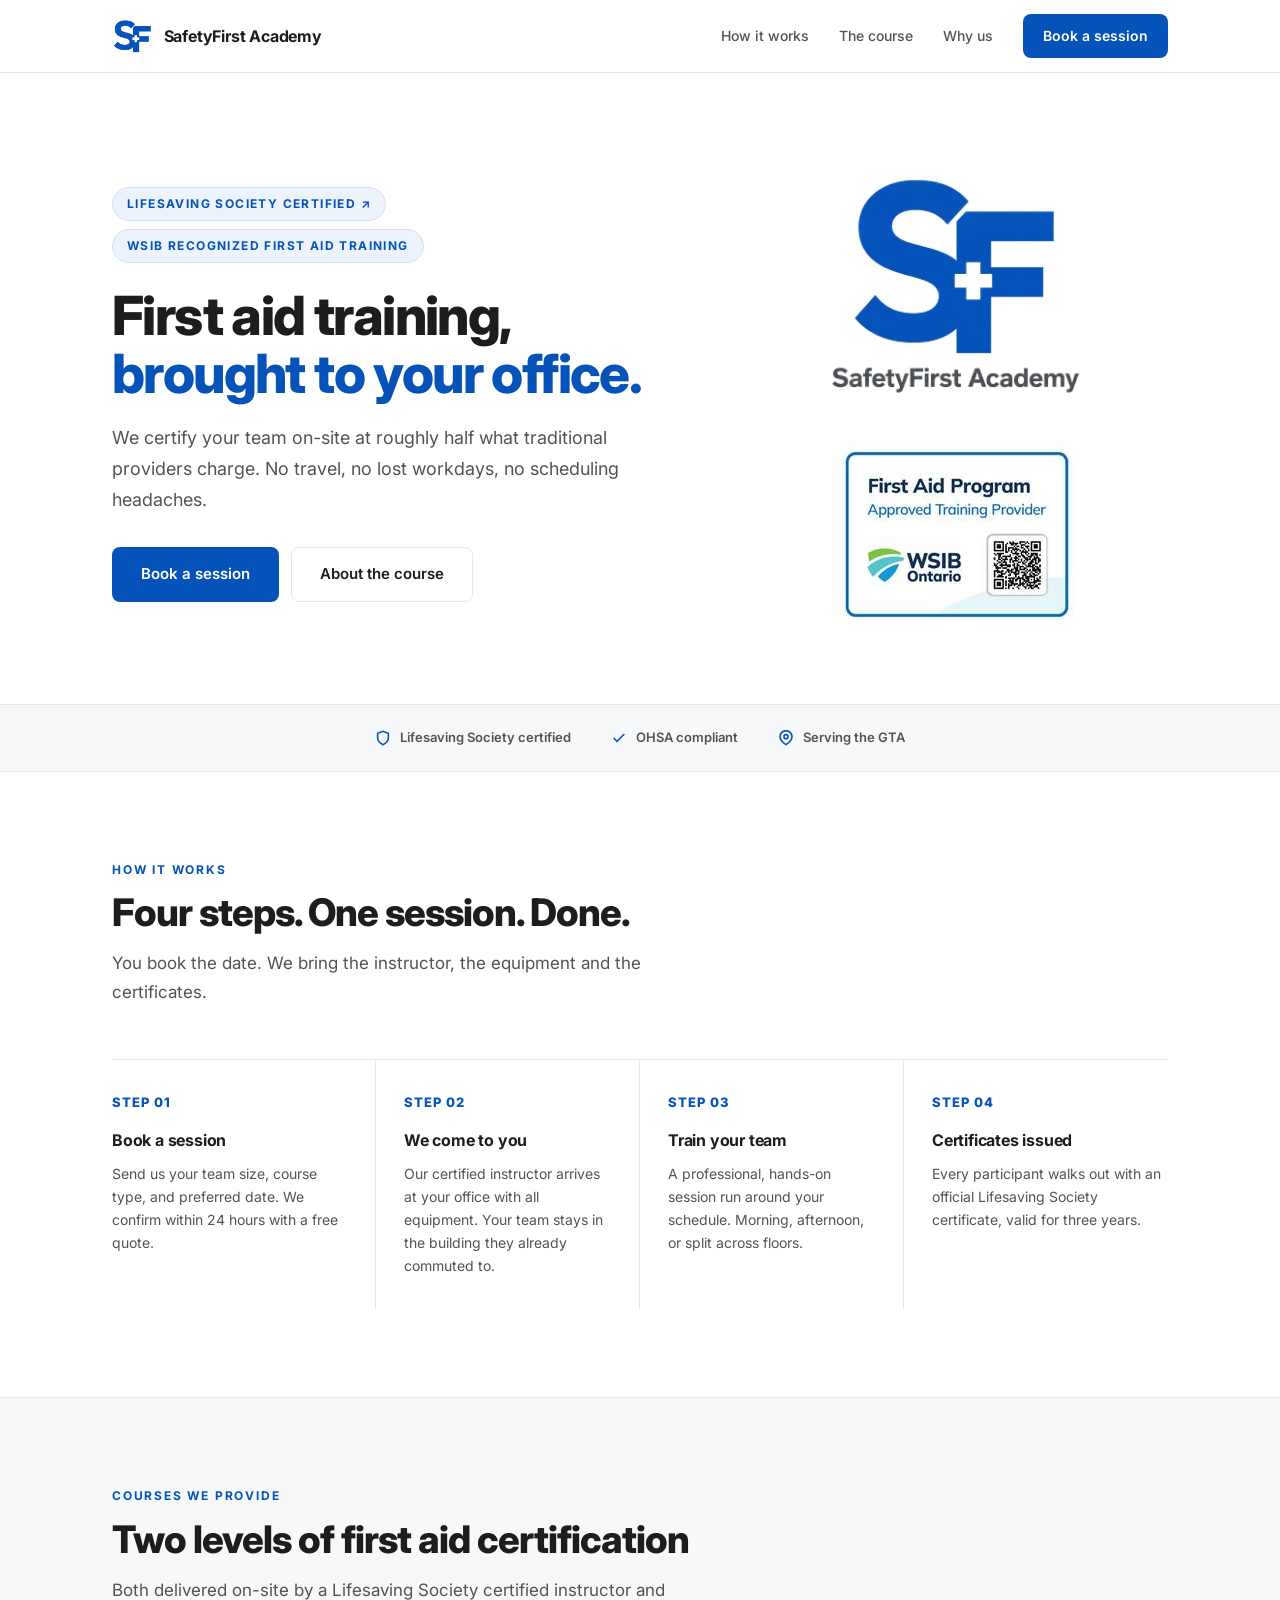
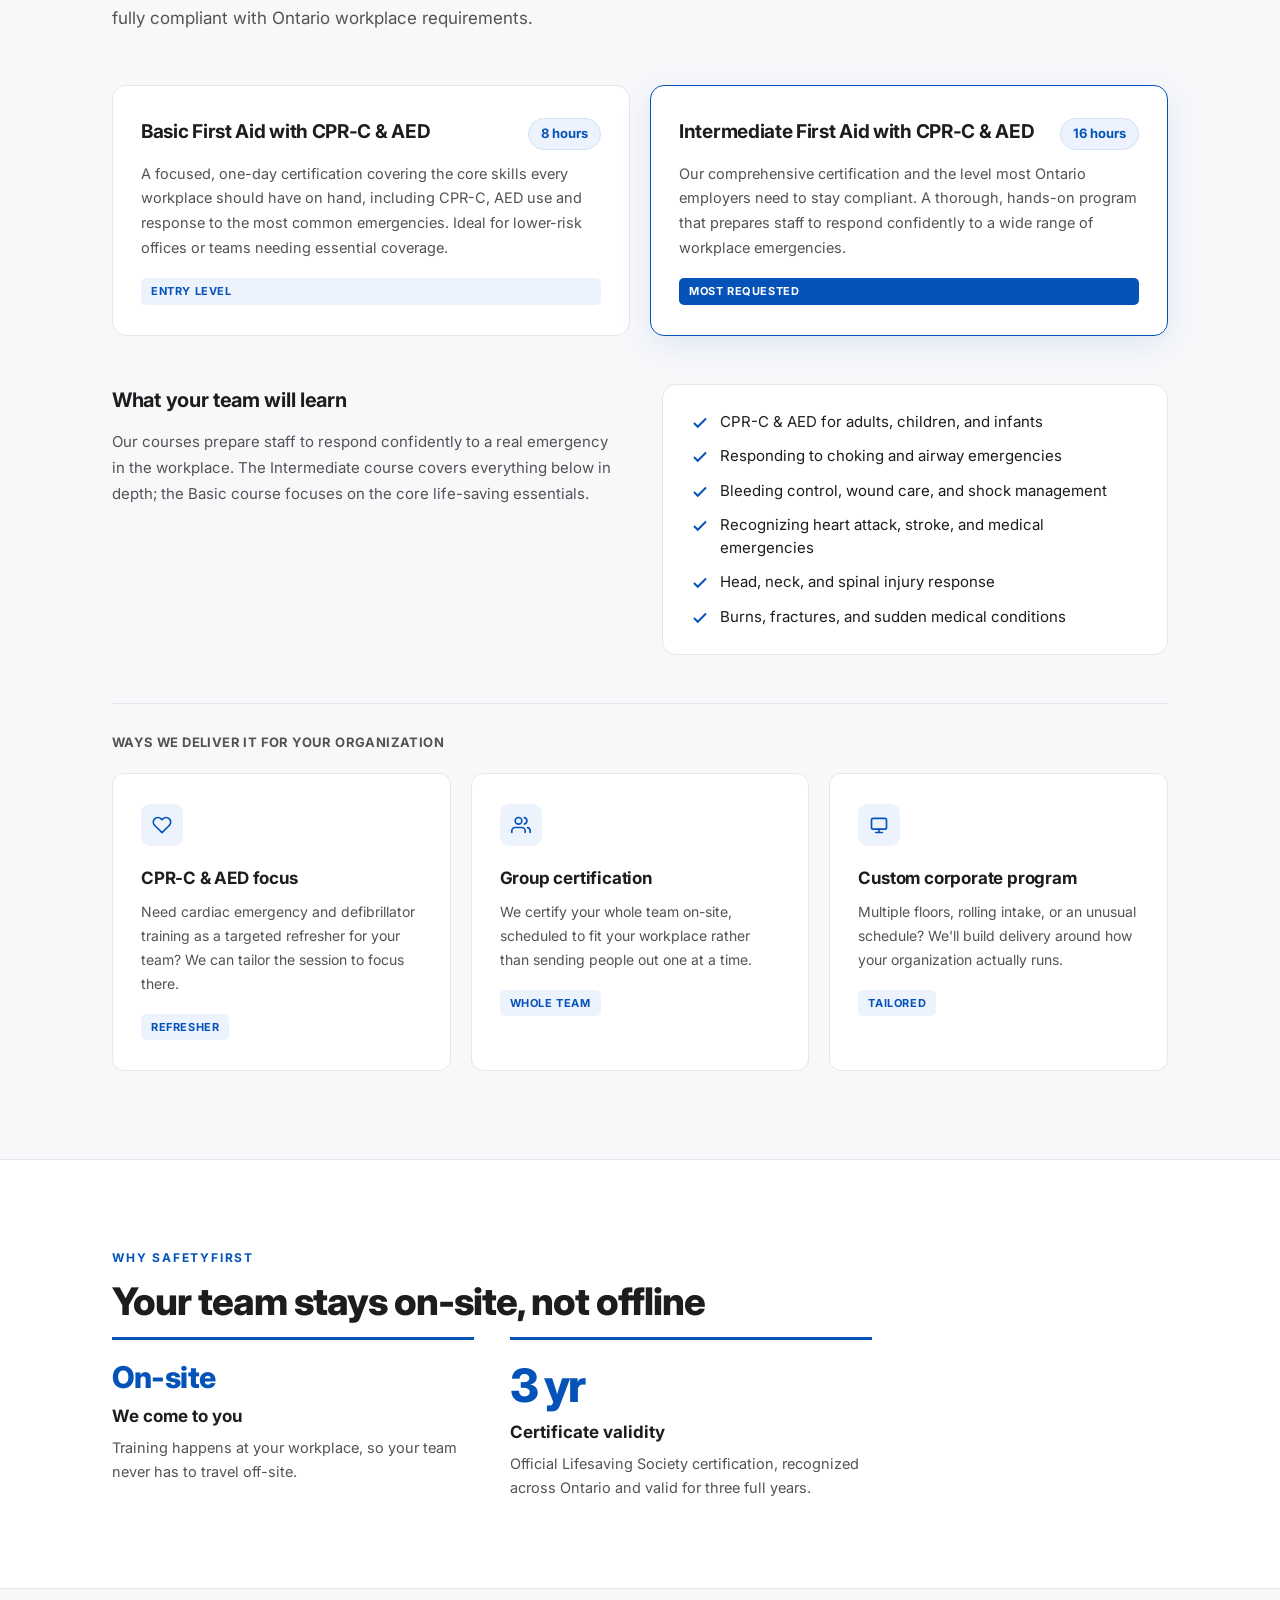
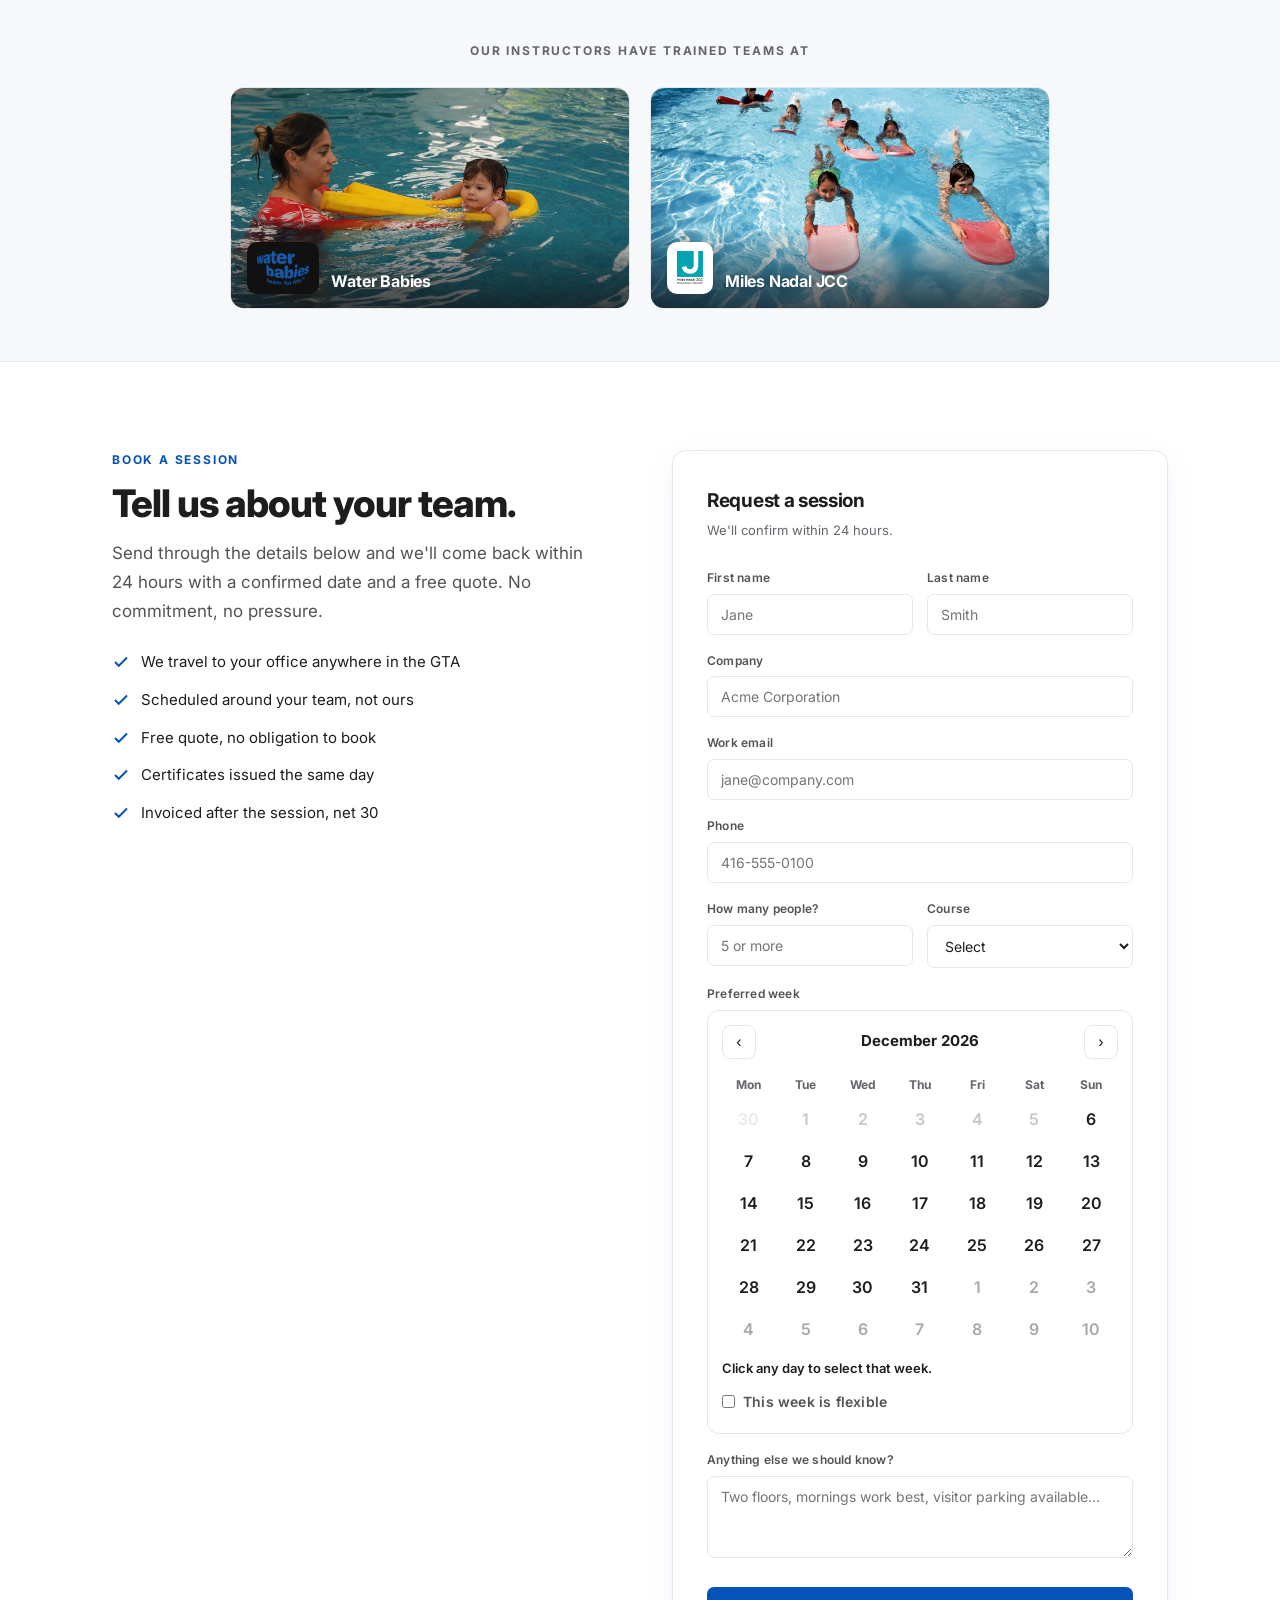
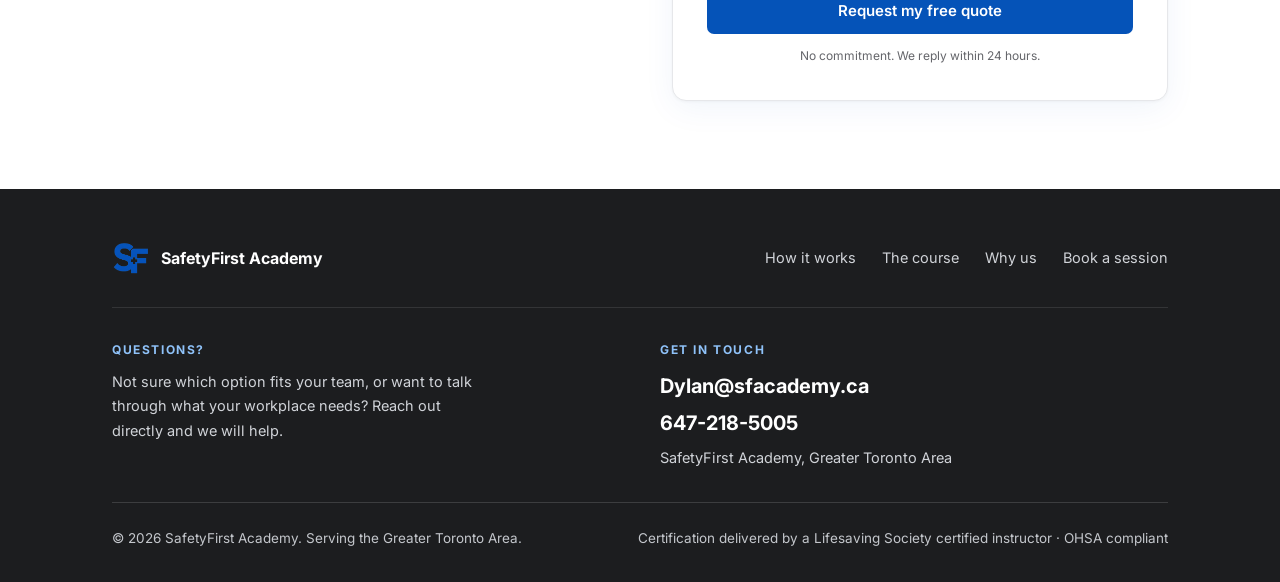
==== commit 971d5079: "Replace WSIB logo with approved training provider badge in the hero Co-Authored-By: Claude Opus 5.5 " ====
--- a/index.html
+++ b/index.html
@@ -42,9 +42,11 @@
             <a href="#services" class="btn btn-ghost">About the course</a>
           </div>
         </div>
-        <div class="hero-mark">
-          <img src="assets/logo.png" alt="SafetyFirst Academy logo">
-          <img class="hero-wsib" src="assets/wsib-logo.png" alt="WSIB">
+        <div class="hero-side">
+          <div class="hero-mark">
+            <img src="assets/logo.png" alt="SafetyFirst Academy logo">
+          </div>
+          <img class="hero-wsib" src="assets/wsib-approved-provider.jpg" alt="WSIB Ontario First Aid Program Approved Training Provider">
         </div>
       </div>
     </div>
--- a/css/styles.css
+++ b/css/styles.css
@@ -74,9 +74,9 @@
   .btn-solid:hover{background:var(--blue-deep)}
   .btn-ghost{background:#fff;color:var(--ink);border-color:var(--line)}
   .btn-ghost:hover{border-color:var(--blue);color:var(--blue)}
-  .hero-mark{display:flex;justify-content:center;align-items:center;gap:32px}
-  .hero-mark img{min-width:0}
-  .hero-mark img.hero-wsib{width:110px;max-width:none;flex-shrink:0;border-radius:20px}
+  .hero-mark{display:flex;justify-content:center;align-items:center}
+  .hero-side{display:flex;flex-direction:column;align-items:center;gap:28px}
+  .hero-wsib{display:block;width:100%;max-width:244px;height:auto}
   .eyebrows{display:flex;flex-direction:column;align-items:flex-start;gap:8px;margin-bottom:24px}
   .eyebrows .eyebrow{margin-bottom:0}
   .hero-mark img{width:100%;max-width:300px;height:auto}
@@ -281,8 +281,8 @@
     .hero-grid{grid-template-columns:1fr;gap:40px}
     .hero-mark{order:-1;justify-content:flex-start}
     .hero-mark img{max-width:180px}
-    .hero-mark{gap:20px}
-    .hero-mark img.hero-wsib{width:72px;border-radius:14px}
+    .hero-side{display:contents}
+    .hero-wsib{order:1;max-width:220px}
     .steps{grid-template-columns:1fr 1fr}
     .step{border-right:none;border-bottom:1px solid var(--line);padding:26px 0!important}
     .step:nth-child(odd){padding-right:24px!important}
